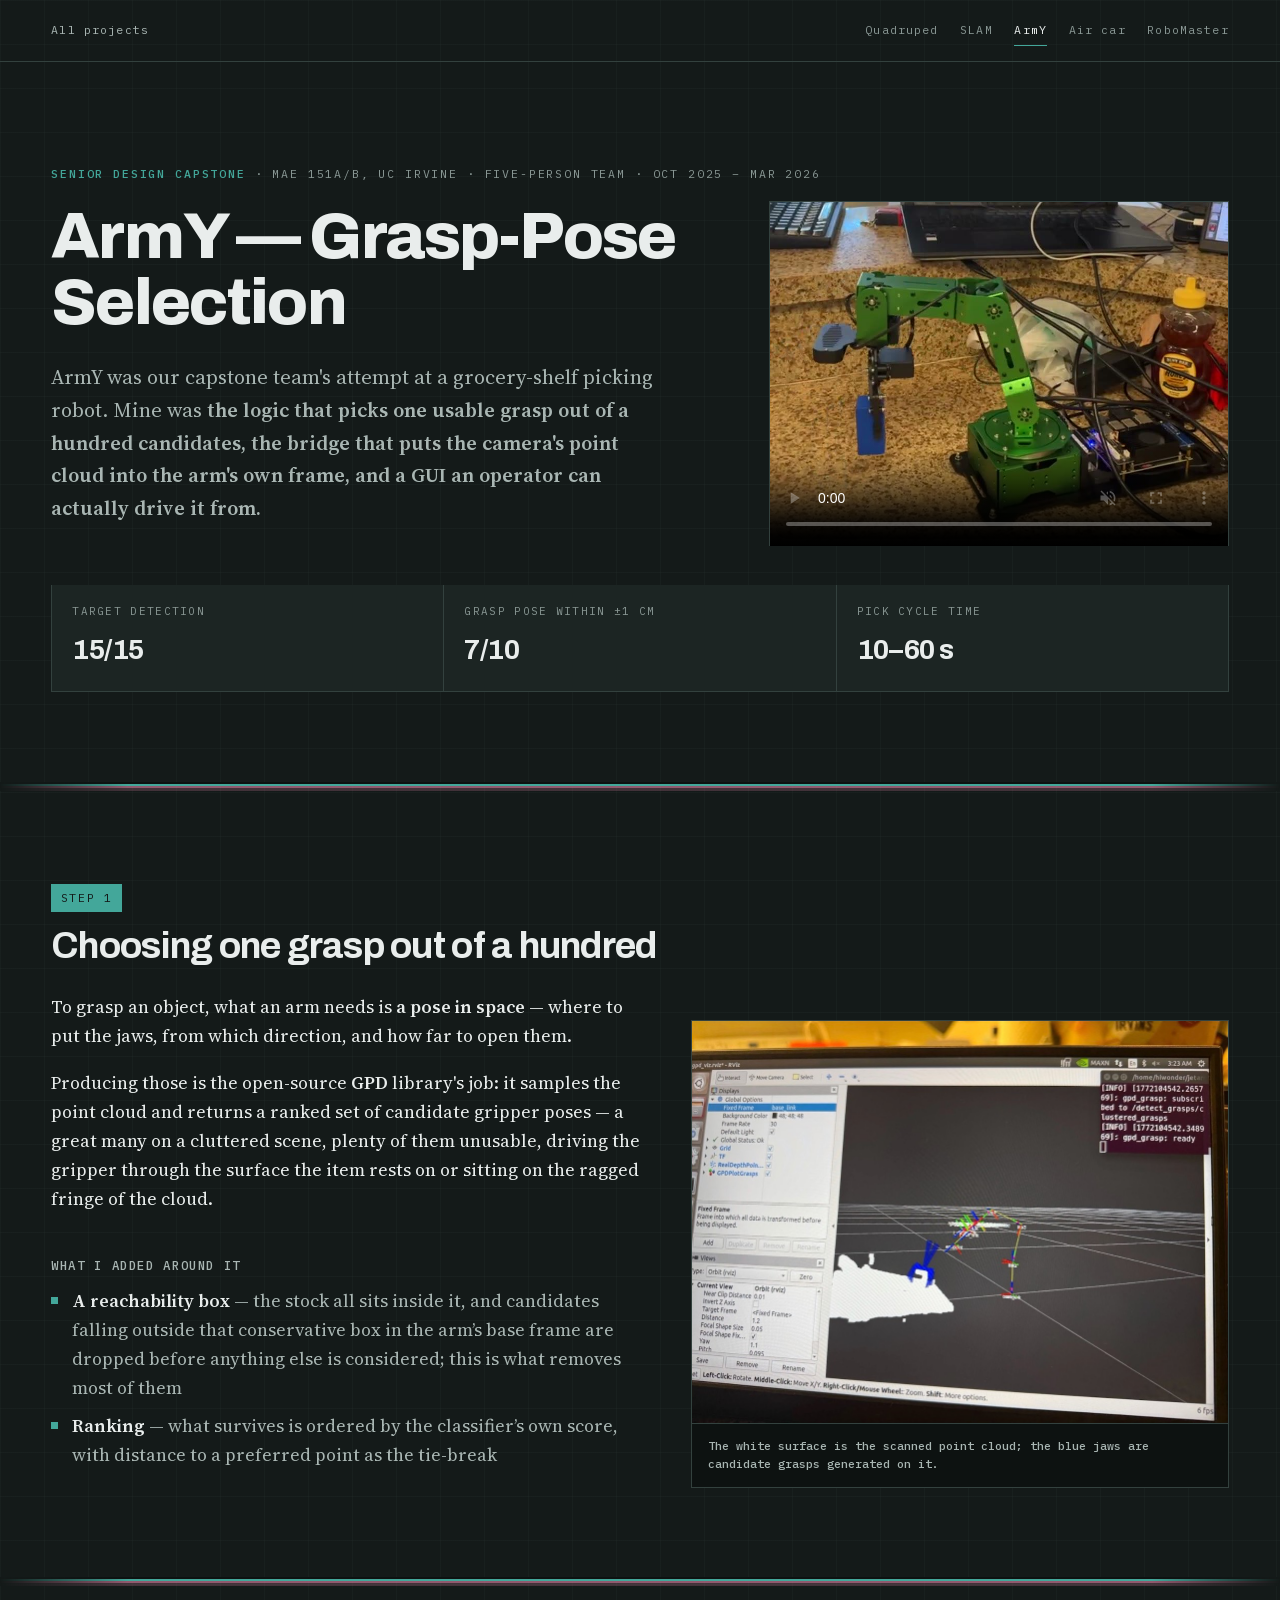
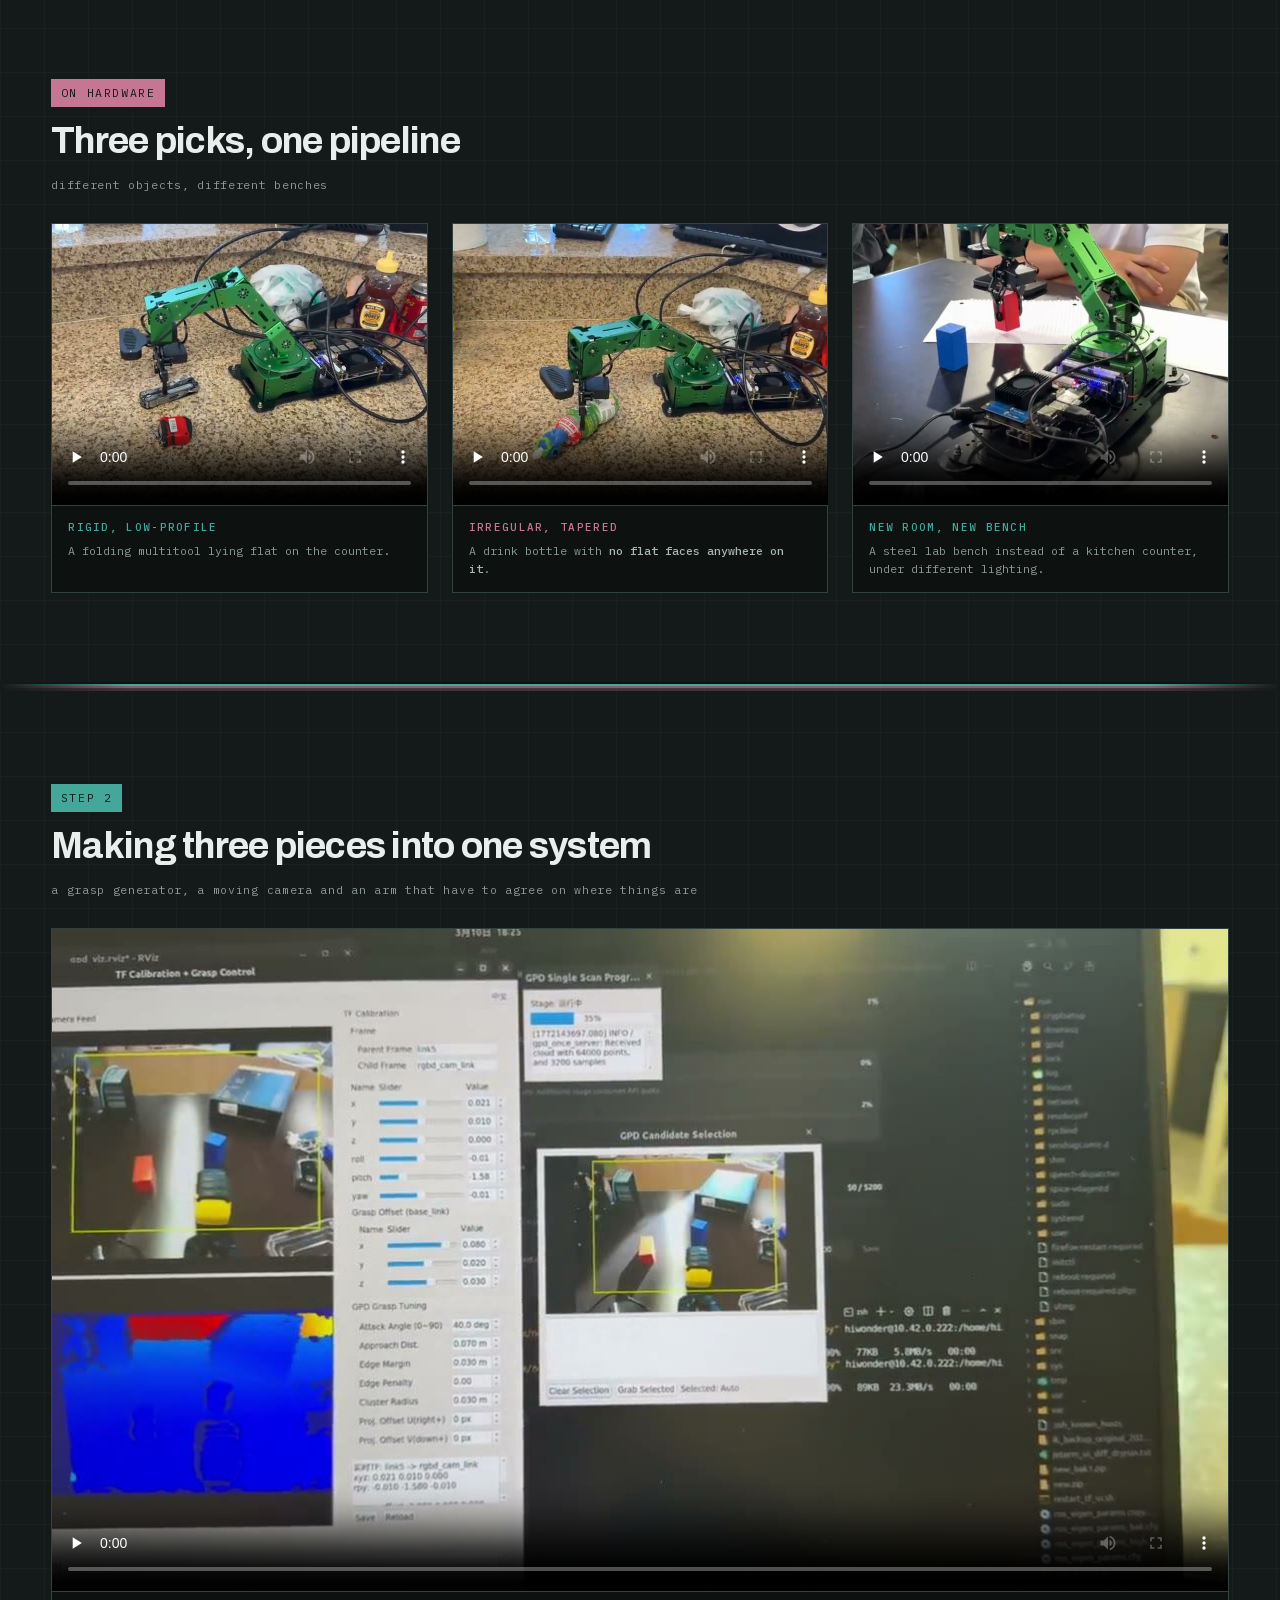
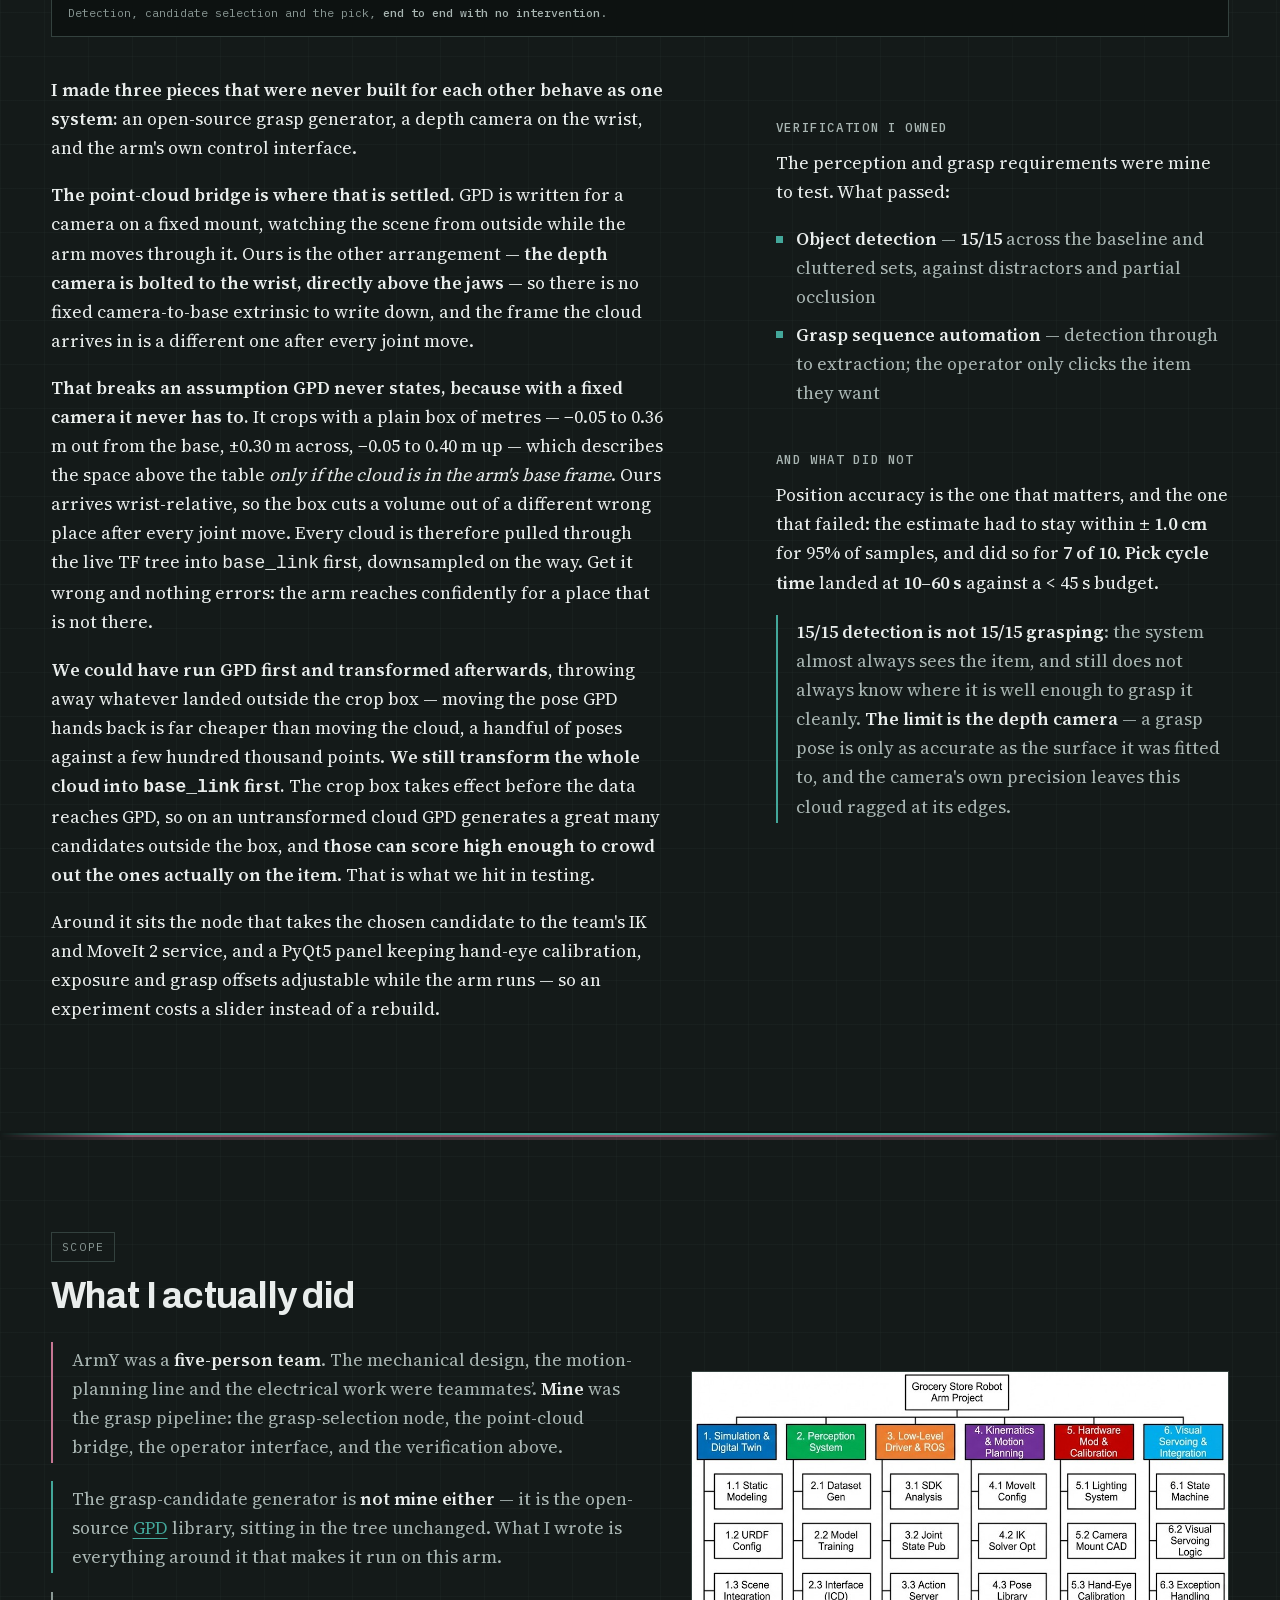
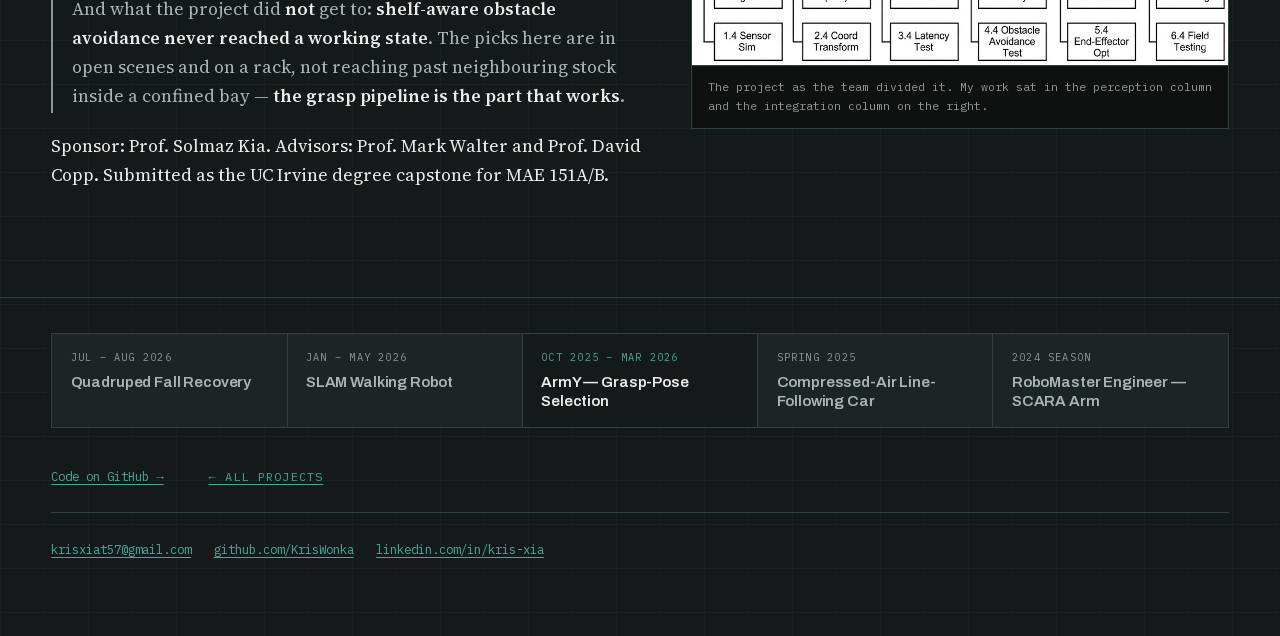
==== army.html @ 424e4858 "Portfolio site: five robotics project pages Static site, no build step. Self-hosted variable fonts, " ====
<!doctype html>
<html lang="en">
<head>
<meta charset="utf-8">
<meta name="viewport" content="width=device-width, initial-scale=1">
<title>ArmY — Grasp-Pose Selection on a 6-DOF Arm — Tian (Kris) Xia</title>
<meta name="description" content="Perception and grasp-pose selection on a 6-DOF arm: one usable grasp out of a hundred candidates, and why 15/15 detection is not 15/15 grasping.">
<link rel="canonical" href="https://kriswonka.github.io/army.html">
<link rel="icon" href="favicon.ico" sizes="16x16 32x32 48x48">
<meta name="theme-color" content="#141a19">
<meta property="og:type" content="article">
<meta property="og:site_name" content="Tian (Kris) Xia">
<meta property="og:title" content="ArmY — Grasp-Pose Selection on a 6-DOF Arm — Tian (Kris) Xia">
<meta property="og:description" content="Perception and grasp-pose selection on a 6-DOF arm: one usable grasp out of a hundred candidates, and why 15/15 detection is not 15/15 grasping.">
<meta property="og:url" content="https://kriswonka.github.io/army.html">
<meta property="og:image" content="https://kriswonka.github.io/assets/og/army.jpg?v=1788221884">
<meta property="og:image:width" content="1200">
<meta property="og:image:height" content="630">
<meta name="twitter:card" content="summary_large_image">
<meta name="twitter:title" content="ArmY — Grasp-Pose Selection on a 6-DOF Arm — Tian (Kris) Xia">
<meta name="twitter:description" content="Perception and grasp-pose selection on a 6-DOF arm: one usable grasp out of a hundred candidates, and why 15/15 detection is not 15/15 grasping.">
<meta name="twitter:image" content="https://kriswonka.github.io/assets/og/army.jpg?v=1788221884">
<link rel="preload" href="assets/fonts/archivo-600-800-latin.woff2?v=1788221884" as="font" type="font/woff2" crossorigin>
<link rel="preload" href="assets/fonts/source-serif-4-400-600-latin.woff2?v=1788221884" as="font" type="font/woff2" crossorigin>
<link rel="stylesheet" href="style.css?v=1788221884">
</head>
<body>
<a class="skip" href="#main">Skip to content</a>
<nav class="sitenav" aria-label="Projects"><div class="wrap">
  <a href="index.html" class="home">All projects</a>
  <a href="quadruped.html">Quadruped</a>
  <a href="slam.html">SLAM</a>
  <a href="army.html" aria-current="page">ArmY</a>
  <a href="linefollower.html">Air car</a>
  <a href="robomaster.html">RoboMaster</a>
</div></nav>

<header class="hero">
  <div class="wrap">
    <p class="eyebrow"><b>Senior design capstone</b> · MAE 151A/B, UC Irvine · five-person team · Oct 2025 – Mar 2026</p>

    <div class="hero-grid">
      <div>
        <h1>ArmY — Grasp-Pose Selection</h1>
        <p class="lede">
          ArmY was our capstone team's attempt at a grocery-shelf picking robot. Mine was
          <b>the logic that picks one usable grasp out of a hundred candidates, the bridge that puts
          the camera's point cloud into the arm's own frame, and a GUI an operator can actually
          drive it from.</b>
        </p>
      </div>
      <figure class="hero-fig">
        <video preload="auto" src="assets/army/hero_arm.mp4?v=1788221884" poster="assets/army/hero_arm_poster.jpg?v=1788221884" width="880" height="660"
               autoplay muted loop playsinline controls
               aria-label="The arm extending across a counter, closing on a small blue block and lifting it clear."></video>
      </figure>
    </div>

    <dl class="specs">
      <div><dt>Target detection</dt><dd>15/15</dd></div>
      <div><dt>Grasp pose within ±1 cm</dt><dd>7/10</dd></div>
      <div><dt>Pick cycle time</dt><dd>10–60 s</dd></div>
    </dl>
  </div>
</header>

<main id="main">

<hr class="inflation">

<section>
  <div class="wrap">
    <div class="phase-head">
      <span class="phase-tag">Step 1</span>
      <h2>Choosing one grasp out of a hundred</h2>
    </div>

    <div class="split">
      <div class="narrow">
        <p>
          To grasp an object, what an arm needs is <b>a pose in space</b> — where to put the jaws,
          from which direction, and how far to open them.
        </p>
        <p>
          Producing those is the open-source <strong>GPD</strong> library's job: it samples the point
          cloud and returns a ranked set of candidate gripper poses — a great many on a cluttered
          scene, plenty of them unusable, driving the gripper through the surface the item rests on
          or sitting on the ragged fringe of the cloud.
        </p>
        <h3>What I added around it</h3>
        <ul class="plain">
          <li><b>A reachability box</b> — the stock all sits inside it, and candidates falling outside that conservative box in the arm’s base frame are dropped before anything else is considered; this is what removes most of them</li>
          <li><b>Ranking</b> — what survives is ordered by the classifier’s own score, with distance to a preferred point as the tie-break</li>
        </ul>
      </div>

      <div>
      <figure>
        <img src="assets/army/fig_gpd_rviz.jpg?v=1788221884" width="1074" height="805" loading="lazy"
             alt="RViz on the robot's laptop: a white point cloud of the scanned scene with blue candidate gripper poses generated on it, the GPDPlotGrasps display layer enabled, and a terminal reporting that gpd_grasp has subscribed to /detect_grasps/clustered_grasps.">
        <figcaption>
          <b>The white surface is the scanned point cloud; the blue jaws are candidate grasps
          generated on it.</b>
        </figcaption>
      </figure>      </div>
    </div>


  </div>
</section>

<hr class="inflation">

<section>
  <div class="wrap">
    <div class="phase-head">
      <span class="phase-tag alt">On hardware</span>
      <h2>Three picks, one pipeline</h2>
      <span class="phase-sub">different objects, different benches</span>
    </div>

    <div class="gallery">
      <figure>
        <video preload="none" src="assets/army/g_can.mp4?v=1788221884" poster="assets/army/g_can_poster.jpg?v=1788221884" playsinline controls
               aria-label="The arm descending onto a folding multitool on a granite counter, closing on it, lifting it and setting it down."></video>
        <figcaption>
          <b class="surface">Rigid, low-profile</b>
          A folding multitool lying flat on the counter.
        </figcaption>
      </figure>
      <figure>
        <video preload="none" src="assets/army/g_tube.mp4?v=1788221884" poster="assets/army/g_tube_poster.jpg?v=1788221884" playsinline controls
               aria-label="The arm closing on a tapered drink bottle lying on a granite counter, and moving it clear."></video>
        <figcaption>
          <b class="surface warm">Irregular, tapered</b>
          A drink bottle with <b>no flat faces anywhere on it</b>.
        </figcaption>
      </figure>
      <figure>
        <video preload="none" src="assets/army/g_block.mp4?v=1788221884" poster="assets/army/g_block_poster.jpg?v=1788221884" playsinline controls
               aria-label="On a lab bench in a different room, the arm descends onto a red block, closes on it, lifts it and sets it down."></video>
        <figcaption>
          <b class="surface">New room, new bench</b>
          A steel lab bench instead of a kitchen counter, under different lighting.
        </figcaption>
      </figure>
    </div>
  </div>
</section>

<hr class="inflation">

<section>
  <div class="wrap">
    <div class="phase-head">
      <span class="phase-tag">Step 2</span>
      <h2>Making three pieces into one system</h2>
      <span class="phase-sub">a grasp generator, a moving camera and an arm that have to agree on where things are</span>
    </div>

    <figure>
      <video preload="none" src="assets/army/gui.mp4?v=1788221884" poster="assets/army/gui_poster.jpg?v=1788221884" width="1180" height="664" playsinline controls
             aria-label="A camera recording of a laptop running the operator interface — RGB and depth streams, hand-eye calibration and grasp-tuning sliders, and the GPD candidate-selection window — followed by the arm reaching down and lifting the item off the open bench."></video>
      <figcaption>
        Detection, candidate selection and the pick, <b>end to end with no intervention</b>.
      </figcaption>
    </figure>

    <div class="split" style="--cols:1.2fr .8fr;margin-top:2.4rem">
      <div class="narrow">
        <p>
          <b>I made three pieces that were never built for each other behave as one system:</b> an
          open-source grasp generator, a depth camera on the wrist, and the arm's own control
          interface.
        </p>
        <p>
          <b>The point-cloud bridge is where that is settled.</b> GPD is written for a camera on a
          fixed mount, watching the scene from outside while the arm moves through it. Ours is the
          other arrangement — <b>the depth camera is bolted to the wrist, directly above the jaws</b>
          — so there is no fixed camera-to-base extrinsic to write down, and the frame the cloud
          arrives in is a different one after every joint move.
        </p>
        <p>
          <b>That breaks an assumption GPD never states, because with a fixed camera it never has
          to.</b> It crops with a plain box of metres — −0.05 to 0.36 m out from the base,
          ±0.30 m across, −0.05 to 0.40 m up — which describes the space above the table
          <em>only if the cloud is in the arm's base frame</em>. Ours arrives wrist-relative, so the
          box cuts a volume out of a different wrong place after every joint move. Every cloud is
          therefore pulled through the live TF tree into <code>base_link</code> first, downsampled on
          the way. Get it wrong and nothing errors: the arm reaches confidently for a place that is
          not there.
        </p>
        <p>
          <b>We could have run GPD first and transformed afterwards</b>, throwing away whatever
          landed outside the crop box — moving the pose GPD hands back is far cheaper than moving the
          cloud, a handful of poses against a few hundred thousand points. <b>We still transform the
          whole cloud into <code>base_link</code> first.</b> The crop box takes effect before the data
          reaches GPD, so on an untransformed cloud GPD generates a great many candidates outside the
          box, and <b>those can score high enough to crowd out the ones actually on the item</b>.
          That is what we hit in testing.
        </p>
        <p>
          Around it sits the node that takes the chosen candidate to the team's IK and MoveIt 2
          service, and a PyQt5 panel keeping hand-eye calibration, exposure and grasp offsets
          adjustable while the arm runs — so an experiment costs a slider instead of a rebuild.
        </p>
      </div>
      <div class="narrow">
        <h3>Verification I owned</h3>
        <p>The perception and grasp requirements were mine to test. What passed:</p>
        <ul class="plain">
          <li><b>Object detection</b> — <b>15/15</b> across the baseline and cluttered sets, against distractors and partial occlusion</li>
          <li><b>Grasp sequence automation</b> — detection through to extraction; the operator only clicks the item they want</li>
        </ul>
        <h3>And what did not</h3>
        <p>
          Position accuracy is the one that matters, and the one that failed: the estimate had to
          stay within <strong>± 1.0 cm</strong> for 95% of samples, and did so for
          <strong>7 of 10</strong>. <b>Pick cycle time</b> landed at <strong>10–60 s</strong>
          against a &lt; 45 s budget.
        </p>
        <p class="scope" style="border-color:var(--inflation)">
          <b>15/15 detection is not 15/15 grasping</b>: the system almost always sees the item, and
          still does not always know where it is well enough to grasp it cleanly. <b>The limit is the
          depth camera</b> — a grasp pose is only as accurate as the surface it was fitted to, and the
          camera's own precision leaves this cloud ragged at its edges.
        </p>
      </div>
    </div>
  </div>
</section>

<hr class="inflation">

<section>
  <div class="wrap">
    <div class="phase-head">
      <span class="phase-tag plain">Scope</span>
      <h2>What I actually did</h2>
    </div>

    <div class="split">
      <div class="narrow">
        <p class="scope">
          ArmY was a <b>five-person team</b>. The mechanical design, the motion-planning line and the
          electrical work were teammates’. <b>Mine</b> was the grasp pipeline: the grasp-selection
          node, the point-cloud bridge, the operator interface, and the verification above.
        </p>
        <p class="scope" style="border-color:var(--inflation)">
          The grasp-candidate generator is <b>not mine either</b> — it is the open-source
          <a href="https://github.com/atenpas/gpd">GPD</a> library, sitting in the tree unchanged.
          What I wrote is everything around it that makes it run on this arm.
        </p>
        <p class="scope" style="border-color:var(--free-faint)">
          And what the project did <b>not</b> get to: <b>shelf-aware obstacle avoidance never reached
          a working state</b>. The picks here are in open scenes and on a rack, not reaching past
          neighbouring stock inside a confined bay — <b>the grasp pipeline is the part that works</b>.
        </p>
        <p>
          Sponsor: Prof. Solmaz Kia. Advisors: Prof. Mark Walter and Prof. David Copp.
          Submitted as the UC Irvine degree capstone for MAE 151A/B.
        </p>
      </div>

      <figure>
        <img src="assets/army/fig_subsystems.jpg?v=1788221884" width="1024" height="559" loading="lazy"
             alt="The project’s structural decomposition: six subsystems covering simulation, perception, low-level driver and ROS, kinematics and motion planning, hardware modification and calibration, and visual servoing and integration.">
        <figcaption>
          The project as the team divided it. My work sat in the perception column and the
          integration column on the right.
        </figcaption>
      </figure>
    </div>
  </div>
</section>

</main>

<footer>
  <div class="wrap">
      <nav class="footnav" aria-label="All projects">
        <a href="quadruped.html"><span class="fn-when">Jul – Aug 2026</span><span class="fn-title">Quadruped Fall Recovery</span></a>
        <a href="slam.html"><span class="fn-when">Jan – May 2026</span><span class="fn-title">SLAM Walking Robot</span></a>
        <span class="here" aria-current="page"><span class="fn-when">Oct 2025 – Mar 2026</span><span class="fn-title">ArmY — Grasp-Pose Selection</span></span>
        <a href="linefollower.html"><span class="fn-when">Spring 2025</span><span class="fn-title">Compressed-Air Line-Following Car</span></a>
        <a href="robomaster.html"><span class="fn-when">2024 season</span><span class="fn-title">RoboMaster Engineer — SCARA Arm</span></a>
      </nav>
      <div class="footer-end">
        <a href="https://github.com/KrisWonka/army-gpd">Code on GitHub →</a>
        <a href="index.html" class="back">← All projects</a>
      </div>
      <p class="footer-contact">
      <a href="mailto:krisxiat57@gmail.com">krisxiat57@gmail.com</a>
      <a href="https://github.com/KrisWonka">github.com/KrisWonka</a>
      <a href="https://www.linkedin.com/in/kris-xia">linkedin.com/in/kris-xia</a>
    </p>

  </div>
</footer>

<script>
// 一页里自动播放的视频一多，浏览器就会拒绝其中一部分。改成滚到视野里才播、
// 离开就暂停：既绕开这个限制，也省掉看不见的解码开销。
(function () {
  var vids = [].slice.call(document.querySelectorAll('video[autoplay]'));
  if (!vids.length) return;
  var reduce = window.matchMedia && window.matchMedia('(prefers-reduced-motion: reduce)').matches;
  vids.forEach(function (v) { v.removeAttribute('autoplay'); v.pause(); });
  if (reduce) { vids.forEach(function (v) { v.setAttribute('controls', ''); }); return; }
  if (!('IntersectionObserver' in window)) { vids.forEach(function (v) { v.play().catch(function(){}); }); return; }
  var io = new IntersectionObserver(function (entries) {
    entries.forEach(function (e) {
      if (e.isIntersecting) { e.target.play().catch(function () { e.target.setAttribute('controls', ''); }); }
      else { e.target.pause(); }
    });
  }, { rootMargin: '200px 0px', threshold: 0.15 });
  vids.forEach(function (v) { io.observe(v); });
})();
</script>
</body>
</html>
---- style.css ----
/* ============================================================
   Palette sampled from the project's own RViz costmap frames.
   The sampled values below are the RViz originals; the tokens in
   :root are the darkened variants actually shipped, so the two
   deliberately differ. Shipped values are the ones in :root.
     sampled   unknown #607771  free #d0d0d0  inflation #43a79a
               ring #c57693     path #500051  frontier #43b63c
   ============================================================ */
/* ============================================================
   Self-hosted fonts. Previously these came from Google Fonts,
   which cost two extra domains, two DNS lookups and two TLS
   handshakes on a serial chain — and is unreachable from
   mainland China, where part of this work was done.
   Files live in assets/fonts/. Archivo and Source Serif 4 are
   variable fonts: one file covers the whole weight range.
   ============================================================ */
/* Archivo 600 800 — latin (variable) */
@font-face {
  font-family: 'Archivo';
  font-style: normal;
  font-weight: 600 800;
  font-display: swap;
  src: url('assets/fonts/archivo-600-800-latin.woff2') format('woff2');
  unicode-range: U+0000-00FF, U+0131, U+0152-0153, U+02BB-02BC, U+02C6, U+02DA, U+02DC, U+0304, U+0308, U+0329, U+2000-206F, U+20AC, U+2122, U+2191, U+2193, U+2212, U+2215, U+FEFF, U+FFFD;
}

/* Archivo 600 800 — latin-ext (variable) */
@font-face {
  font-family: 'Archivo';
  font-style: normal;
  font-weight: 600 800;
  font-display: swap;
  src: url('assets/fonts/archivo-600-800-latin-ext.woff2') format('woff2');
  unicode-range: U+0100-02BA, U+02BD-02C5, U+02C7-02CC, U+02CE-02D7, U+02DD-02FF, U+0304, U+0308, U+0329, U+1D00-1DBF, U+1E00-1E9F, U+1EF2-1EFF, U+2020, U+20A0-20AB, U+20AD-20C0, U+2113, U+2C60-2C7F, U+A720-A7FF;
}

/* IBM Plex Mono 500 — latin */
@font-face {
  font-family: 'IBM Plex Mono';
  font-style: normal;
  font-weight: 500;
  font-display: swap;
  src: url('assets/fonts/ibm-plex-mono-500-latin.woff2') format('woff2');
  unicode-range: U+0000-00FF, U+0131, U+0152-0153, U+02BB-02BC, U+02C6, U+02DA, U+02DC, U+0304, U+0308, U+0329, U+2000-206F, U+20AC, U+2122, U+2191, U+2193, U+2212, U+2215, U+FEFF, U+FFFD;
}

/* IBM Plex Mono 400 — latin */
@font-face {
  font-family: 'IBM Plex Mono';
  font-style: normal;
  font-weight: 400;
  font-display: swap;
  src: url('assets/fonts/ibm-plex-mono-400-latin.woff2') format('woff2');
  unicode-range: U+0000-00FF, U+0131, U+0152-0153, U+02BB-02BC, U+02C6, U+02DA, U+02DC, U+0304, U+0308, U+0329, U+2000-206F, U+20AC, U+2122, U+2191, U+2193, U+2212, U+2215, U+FEFF, U+FFFD;
}

/* IBM Plex Mono 500 — latin-ext */
@font-face {
  font-family: 'IBM Plex Mono';
  font-style: normal;
  font-weight: 500;
  font-display: swap;
  src: url('assets/fonts/ibm-plex-mono-500-latin-ext.woff2') format('woff2');
  unicode-range: U+0100-02BA, U+02BD-02C5, U+02C7-02CC, U+02CE-02D7, U+02DD-02FF, U+0304, U+0308, U+0329, U+1D00-1DBF, U+1E00-1E9F, U+1EF2-1EFF, U+2020, U+20A0-20AB, U+20AD-20C0, U+2113, U+2C60-2C7F, U+A720-A7FF;
}

/* IBM Plex Mono 400 — latin-ext */
@font-face {
  font-family: 'IBM Plex Mono';
  font-style: normal;
  font-weight: 400;
  font-display: swap;
  src: url('assets/fonts/ibm-plex-mono-400-latin-ext.woff2') format('woff2');
  unicode-range: U+0100-02BA, U+02BD-02C5, U+02C7-02CC, U+02CE-02D7, U+02DD-02FF, U+0304, U+0308, U+0329, U+1D00-1DBF, U+1E00-1E9F, U+1EF2-1EFF, U+2020, U+20A0-20AB, U+20AD-20C0, U+2113, U+2C60-2C7F, U+A720-A7FF;
}

/* Source Serif 4 400 600 — latin (variable) */
@font-face {
  font-family: 'Source Serif 4';
  font-style: normal;
  font-weight: 400 600;
  font-display: swap;
  src: url('assets/fonts/source-serif-4-400-600-latin.woff2') format('woff2');
  unicode-range: U+0000-00FF, U+0131, U+0152-0153, U+02BB-02BC, U+02C6, U+02DA, U+02DC, U+0304, U+0308, U+0329, U+2000-206F, U+20AC, U+2122, U+2191, U+2193, U+2212, U+2215, U+FEFF, U+FFFD;
}

/* Source Serif 4 400 600 — latin-ext (variable) */
@font-face {
  font-family: 'Source Serif 4';
  font-style: normal;
  font-weight: 400 600;
  font-display: swap;
  src: url('assets/fonts/source-serif-4-400-600-latin-ext.woff2') format('woff2');
  unicode-range: U+0100-02BA, U+02BD-02C5, U+02C7-02CC, U+02CE-02D7, U+02DD-02FF, U+0304, U+0308, U+0329, U+1D00-1DBF, U+1E00-1E9F, U+1EF2-1EFF, U+2020, U+20A0-20AB, U+20AD-20C0, U+2113, U+2C60-2C7F, U+A720-A7FF;
}

:root{
  --unknown:      #141a19;
  --void:         #0d1211;   /* 图/视频底衬，比页底更深一档 */
  --unknown-2:    #1c2523;
  --surface:      #232e2c;
  --line:         #33413e;
  --free:         #e9edec;
  --free-dim:     #a9b6b3;
  --free-faint:   #8a9895;
  --inflation:    #43a79a;
  --ring:         #c57693;
  --path:         #b452b8;
  --frontier:     #57c94f;

  --measure: 68ch;
  --gap: clamp(3.5rem, 7vw, 7rem);

  --display: "Archivo", system-ui, sans-serif;
  --body: "Source Serif 4", Georgia, serif;
  --mono: "IBM Plex Mono", ui-monospace, monospace;
}

*,*::before,*::after{ box-sizing:border-box; }
html{ -webkit-text-size-adjust:100%; }
body{
  margin:0;
  background:var(--unknown);
  color:var(--free);
  font-family:var(--body);
  font-size:clamp(1rem,0.96rem + 0.2vw,1.125rem);
  line-height:1.62;
  /* the occupancy grid, barely there */
  background-image:
    linear-gradient(rgba(96,119,113,.055) 1px, transparent 1px),
    linear-gradient(90deg, rgba(96,119,113,.055) 1px, transparent 1px);
  background-size:44px 44px;
}
img,video{ max-width:100%; height:auto; display:block; }

a{ color:var(--inflation); text-underline-offset:.22em; text-decoration-thickness:1px; }
a:hover{ color:var(--free); }
:focus-visible{ outline:2px solid var(--inflation); outline-offset:3px; }

.wrap{ width:min(1180px, 92vw); margin-inline:auto; }
.narrow{ max-width:var(--measure); }

/* ---------- type ---------- */
.eyebrow{
  font-family:var(--mono);
  font-size:.72rem; letter-spacing:.16em; text-transform:uppercase;
  color:var(--free-faint); margin:0 0 1.1rem;
}
.eyebrow b{ color:var(--inflation); font-weight:500; }

h1{
  font-family:var(--display); font-weight:800;
  font-size:clamp(2.1rem, 1.2rem + 3.6vw, 4.15rem);
  line-height:1.02; letter-spacing:-.028em;
  margin:0 0 1.5rem; max-width:20ch;
}
h1 em{ font-style:normal; color:var(--ring); }

h2{
  font-family:var(--display); font-weight:700;
  font-size:clamp(1.5rem,1.1rem + 1.5vw,2.3rem);
  line-height:1.1; letter-spacing:-.02em; margin:0 0 .9rem;
}
h3{
  font-family:var(--mono); font-weight:500;
  font-size:.78rem; letter-spacing:.13em; text-transform:uppercase;
  color:var(--free-dim); margin:2.6rem 0 .7rem;
}
p{ margin:0 0 1.15rem; }
.lede{ font-size:1.13em; color:var(--free-dim); max-width:62ch; }
strong{ color:var(--free); font-weight:600; }

/* ---------- signature: a cross-section through the costmap ----------
   occupied core -> inflation -> outer ring -> unknown.
   Same profile the planner sees around every obstacle.            */
.inflation{
  height:9px; margin:var(--gap) 0; border:0; position:relative;
  background:linear-gradient(90deg, var(--unknown) 0%, transparent 12%, transparent 88%, var(--unknown) 100%);
}
.inflation::before{
  content:""; position:absolute; inset:0;
  background:
    linear-gradient(to bottom,
      var(--void) 0 2px,
      var(--inflation) 2px 4px,
      color-mix(in srgb, var(--ring) 70%, transparent) 4px 6px,
      color-mix(in srgb, var(--ring) 26%, transparent) 6px 9px);
  mask-image:linear-gradient(90deg, transparent, #000 10%, #000 90%, transparent);
}

/* ---------- hero ---------- */
header.hero{ padding:clamp(3.5rem,8vw,7rem) 0 0; }
.hero-grid{ display:grid; gap:clamp(1.8rem,4vw,3.2rem); grid-template-columns:1fr; align-items:start; }
@media (min-width:920px){ .hero-grid{ grid-template-columns:1fr 360px; } }
@media (min-width:1100px){ .hero-grid{ grid-template-columns:1fr 460px; } }
/* "RoboMaster Engineer" is 685px set at the capped headline size and the column
   is 669px, so that title cannot hold the phrase on one line. This page gives
   30px back from its hero figure and lets the headline use the whole column.
   Below 1283px the wrap is viewport-bound and no width buys it, so it wraps. */
@media (min-width:1283px){
  .hero-grid.wide-title{ grid-template-columns:1fr 430px; }
  .hero-grid.wide-title h1{ max-width:none; }
  .hero-grid.wide-title h1 .keep{ white-space:nowrap; }
}
/* the hero video is portrait and taller than the headline block; centring the
   text against it turns one big hole under the lede into even margins */
@media (min-width:920px){ .hero-grid{ align-items:center; } }
.hero-fig{ margin:0; }
/* Three of the five hero clips are portrait and two are landscape, which made
   the opening of each page a different height. One box for all of them. */
.hero-fig video, .hero-fig img{
  width:100%; display:block; aspect-ratio:4/3; object-fit:cover; background:var(--void);
}
/* One hero clip is portrait for a reason — the robot and the map it is building
   are in the same frame — so it is fitted into the box instead of cropped. */
.hero-fig.uncropped video, .hero-fig.uncropped img{ object-fit:contain; }
.hero-media{
  margin-top:2.4rem; border:1px solid var(--line); background:var(--void);
}
.hero-media video{ width:100%; }
/* panel labels sit under the video, each over the panel it names */
.panel-key{
  display:grid; grid-template-columns:var(--split, 37.5% 1fr); gap:1px;
  margin:1px 0 0; background:var(--line); border:1px solid var(--line); border-top:0;
  font-family:var(--mono); font-size:.68rem; letter-spacing:.1em; text-transform:uppercase;
}
.panel-key span{ background:var(--unknown-2); color:var(--free-dim); padding:.5rem .8rem; }
.panel-key span:first-child{ color:var(--inflation); }
.panel-key.p1{ --split: 28.1% 1fr; }

/* ---------- spec strip ---------- */
.specs{
  display:grid; gap:1px; margin-top:2.4rem;
  grid-template-columns:repeat(auto-fit,minmax(min(200px,100%),1fr));
  background:var(--line); border:1px solid var(--line); border-top:0;
}
.specs div{ background:var(--unknown-2); padding:1.15rem 1.25rem; }
.specs dt{
  font-family:var(--mono); font-size:.68rem; letter-spacing:.12em;
  text-transform:uppercase; color:var(--free-faint); margin:0 0 .45rem;
}
.specs dd{
  margin:0; font-family:var(--display); font-weight:700;
  font-size:clamp(1.35rem,1.1rem + .8vw,1.85rem); letter-spacing:-.02em;
  color:var(--free);
}
.specs dd small{
  display:block; font-family:var(--body); font-weight:400; font-size:.78rem;
  letter-spacing:0; color:var(--free-faint); margin-top:.3rem;
}

/* One number, not four. The tile keeps the strip's own type and proportions —
   it is the same tile every other page carries, there is just one of it — and
   shrinks to its content instead of stretching one cell across the page. */
.specs.solo{ grid-template-columns:minmax(0,max-content); width:max-content; max-width:100%; }

/* ---------- phase sections ---------- */
section{ padding:0; }
/* tag sits on its own line so every heading starts at the text margin,
   whatever the tag's length */
.phase-head{ margin-bottom:1.6rem; }
.phase-tag{
  display:inline-block; margin-bottom:.85rem;
  font-family:var(--mono); font-size:.72rem; letter-spacing:.14em; text-transform:uppercase;
  color:var(--unknown); background:var(--inflation); padding:.3rem .6rem; white-space:nowrap;
}
.phase-tag.alt{ background:var(--ring); }
.phase-tag.plain{ background:transparent; color:var(--free-faint); border:1px solid var(--line); }
.phase-sub{ display:block; margin-top:.5rem;
  font-family:var(--mono); font-size:.72rem; color:var(--free-faint); letter-spacing:.06em; }

figure{ margin:1.8rem 0 0; border:1px solid var(--line); background:var(--void); }
figcaption{
  font-family:var(--mono); font-size:.72rem; line-height:1.6; color:var(--free-faint);
  padding:.8rem 1rem; border-top:1px solid var(--line);
}
figcaption b{ color:var(--free-dim); font-weight:500; }

.split{ display:grid; gap:clamp(1.6rem,3.5vw,3rem); grid-template-columns:1fr; align-items:start; }
@media (min-width:900px){ .split{ grid-template-columns:var(--cols, 1.05fr .95fr); } }


/* ---------- two-panel comparison: identical shape, captions bottom-aligned ---------- */
.compare{ display:grid; gap:clamp(1rem,2vw,1.6rem); grid-template-columns:1fr; margin-top:1.8rem; }
@media (min-width:820px){ .compare{ grid-template-columns:1fr 1fr; } }
.compare figure{ margin:0; display:flex; flex-direction:column; height:100%; }
.compare figure video{ width:100%; aspect-ratio:4/3; object-fit:cover; background:var(--void); }
.compare figcaption{ flex:1 1 auto; }
.surface{ font-family:var(--mono); font-size:.68rem; letter-spacing:.12em; text-transform:uppercase;
  color:var(--inflation); display:block; margin-bottom:.35rem; }
.surface.warm{ color:var(--ring); }


/* ---------- three-up gallery: identical shape, captions bottom-aligned ---------- */
.gallery{ display:grid; gap:clamp(1rem,2vw,1.5rem); grid-template-columns:1fr; margin-top:1.8rem; }
@media (min-width:700px){ .gallery{ grid-template-columns:repeat(2,1fr); } }
@media (min-width:1000px){ .gallery{ grid-template-columns:repeat(3,1fr); } }
.gallery figure{ margin:0; display:flex; flex-direction:column; height:100%; }
.gallery figure video{ width:100%; aspect-ratio:4/3; object-fit:cover; background:var(--void); }
.gallery figcaption{ flex:1 1 auto; }

/* ---------- data table ---------- */
table{ border-collapse:collapse; width:100%; font-family:var(--mono); font-size:.82rem; }
caption{
  text-align:left; font-family:var(--mono); font-size:.72rem; letter-spacing:.12em;
  text-transform:uppercase; color:var(--free-faint); padding-bottom:.7rem;
}
th,td{ text-align:left; padding:.62rem .8rem; border-bottom:1px solid var(--line); }
th{ color:var(--free-faint); font-weight:400; }
td:last-child{ text-align:right; color:var(--free); }
tr.pass td:last-child{ color:var(--frontier); }

/* ---------- comparison / log tables ---------- */
/* These carry sentences, not numbers, so they drop the mono face the
   short-value tables use. Under 640px each row becomes a stacked card and
   the column headings move into the cells via data-h. */
.dtab{ margin-top:1.7rem; }
.dtab table{ font-family:var(--body); font-size:.9rem; }
.dtab th{ font-family:var(--mono); font-size:.66rem; letter-spacing:.09em; text-transform:uppercase; }
.dtab thead th{ color:var(--free-faint); font-weight:400; }
.dtab th[scope="row"]{ color:var(--free); vertical-align:top; padding-left:0; }
.dtab td, .dtab td:last-child{ vertical-align:top; text-align:left; color:var(--free-dim); }
.dtab td:last-child{ color:var(--free); }
.dtab td b{ color:var(--free); font-weight:600; }
.dtab tr.win th[scope="row"]{ color:var(--inflation); }
.dtab tr.bad th[scope="row"]{ color:var(--ring); }
@media (min-width:641px){
  /* fixed layout so the two content columns stay the same width and the
     before/after pairs line up down the table */
  .dtab table{ table-layout:fixed; }
  /* fixed layout takes its widths from the first row, so they go on thead */
  .dtab thead th:first-child{ width:19%; }
  .dtab thead th:nth-child(2), .dtab thead th:nth-child(3){ width:40.5%; }
  /* five-column variant: the tuning log carries numbers as well as prose */
  .dtab.five table{ font-size:.85rem; }
  .dtab.five thead th:nth-child(1){ width:7%; }
  .dtab.five thead th:nth-child(2){ width:23%; }
  .dtab.five thead th:nth-child(3){ width:26%; }
  .dtab.five thead th:nth-child(4){ width:21%; }
  .dtab.five thead th:nth-child(5){ width:23%; }
  .dtab.five td:nth-child(4){ color:var(--free); }
  .dtab.five td:last-child{ color:var(--free-dim); }
}
@media (max-width:640px){
  .dtab thead{ display:none; }
  .dtab tr{ display:block; border-bottom:1px solid var(--line); padding:.9rem 0; }
  .dtab th[scope="row"], .dtab td{ display:block; border:0; padding:0; white-space:normal; }
  .dtab th[scope="row"]{ padding-bottom:.5rem; }
  .dtab td + td{ margin-top:.4rem; }
  .dtab td::before{
    content:attr(data-h) "  "; color:var(--free-faint);
    font-family:var(--mono); font-size:.64rem; letter-spacing:.09em; text-transform:uppercase;
  }
}

/* ---------- displayed formula ---------- */
.eq{
  font-family:var(--mono); font-size:.9rem; line-height:1.9; color:var(--free);
  background:var(--unknown-2); border-left:2px solid var(--inflation);
  padding:.9rem 1.1rem; margin:1.2rem 0; overflow-x:auto;
}
.eq small{
  display:block; font-family:var(--body); font-size:.8rem; line-height:1.55;
  color:var(--free-faint); margin-top:.65rem;
}

/* ---------- scope note ---------- */
.scope{
  border-left:2px solid var(--ring); padding:.15rem 0 .15rem 1.15rem;
  color:var(--free-dim);
}
.scope b{ color:var(--free); }

ul.plain{ list-style:none; padding:0; margin:0 0 1.15rem; }
ul.plain li{ padding-left:1.3rem; position:relative; margin-bottom:.55rem; color:var(--free-dim); }
ul.plain li::before{
  content:""; position:absolute; left:0; top:.62em;
  width:7px; height:7px; background:var(--inflation);
}
ul.plain li b{ color:var(--free); font-weight:600; }

/* ---------- footer ---------- */
footer{
  margin-top:var(--gap); border-top:1px solid var(--line);
  padding:2.2rem 0 3.5rem; font-family:var(--mono); font-size:.78rem; color:var(--free-faint);
}
footer a{ margin-right:1.4rem; display:inline-block; }
.back{ font-family:var(--mono); font-size:.75rem; letter-spacing:.1em; text-transform:uppercase; }

@media (prefers-reduced-motion:reduce){
  *{ animation:none !important; transition:none !important; scroll-behavior:auto !important; }
}

/* provenance note: distinguishes simulated results from on-robot measurements */
.sim-note{
  font-family:var(--mono); font-size:.72rem; letter-spacing:.06em;
  text-transform:uppercase; color:var(--free-faint);
  margin:0 0 .9rem; padding-left:.7rem; border-left:2px solid var(--path);
}

/* ============================================================
   HOME PAGE ONLY  (index.html)
   No new colours, no new typefaces — everything below is
   composed from the tokens already defined at the top.
   ============================================================ */

.home-contact{
  display:flex; flex-wrap:wrap; gap:.35rem 1.6rem;
  margin-top:2.2rem; padding-top:1.5rem; border-top:1px solid var(--line);
  font-family:var(--mono); font-size:.78rem; letter-spacing:.02em;
}
/* padding, not margin: it grows the tap target itself.
   Lighthouse wants >= 24x24 px with clear spacing between neighbours. */
.home-contact a{ color:var(--free-dim); padding:.45rem 0; display:inline-block; }
.home-contact a:hover{ color:var(--inflation); }

/* ---------- the work list ----------
   Each entry carries the one number that was measured, and the
   thing it was measured against. Reverse chronological: the dates
   are the structure because the progression is real information. */
.work-list{ list-style:none; padding:0; margin:0; }

.work-item{ border-top:1px solid var(--line); }
.work-item:last-child{ border-bottom:1px solid var(--line); }

/* the whole row is the link, so the target is large and obvious */
.work-item > a{
  display:grid; position:relative;
  grid-template-columns:1fr;
  gap:1.3rem clamp(1.5rem,3vw,3rem);
  padding:2.1rem 1.25rem 2.1rem 1.6rem;
  color:inherit; text-decoration:none;
  transition:background-color .18s ease;
}
/* signature: the costmap inflation profile from .inflation, stood on
   its end. Same stops, same order — occupied core, inflation, ring. */
.work-item > a::before{
  content:""; position:absolute; left:0; top:0; bottom:0; width:9px;
  background:linear-gradient(90deg,
    var(--void)            0 2px,
    var(--inflation)   2px 4px,
    color-mix(in srgb, var(--ring) 70%, transparent) 4px 6px,
    color-mix(in srgb, var(--ring) 26%, transparent) 6px 9px);
  opacity:.35;
  transition:opacity .18s ease;
}
.work-item > a:hover, .work-item > a:focus-visible{ background:var(--unknown-2); }
.work-item > a:hover::before, .work-item > a:focus-visible::before{ opacity:1; }

.work-meta{
  font-family:var(--mono); font-size:.7rem; letter-spacing:.13em;
  text-transform:uppercase; color:var(--free-faint);
  margin:0 0 .7rem;
}
.work-meta b{ color:var(--free-dim); font-weight:400; }

/* NOTE: .work-title is an <h3>. The global h3 rule sets mono/uppercase/
   small, so every one of those properties has to be reset here or the
   title inherits them. text-transform is the easy one to forget. */
.work-title{
  font-family:var(--display); font-weight:700;
  font-size:clamp(1.35rem,1.05rem + 1.1vw,1.95rem);
  line-height:1.15; letter-spacing:-.02em; text-transform:none;
  margin:0 0 .55rem; color:var(--free);
  display:flex; align-items:baseline; gap:.65rem;
}
.work-title .arrow{
  font-family:var(--mono); font-size:1.05rem; font-weight:400;
  color:var(--free-dim); transition:transform .18s ease, color .18s ease;
}
.work-item > a:hover .arrow, .work-item > a:focus-visible .arrow{
  color:var(--inflation); transform:translateX(.4rem);
}

/* the project's own thesis sentence, in its own words */
.work-claim{ margin:0; color:var(--free-dim); max-width:56ch; }

/* the measurement, and what it was measured against */
.work-metric{
  margin:0; align-self:stretch;
  font-family:var(--mono); font-size:.74rem; line-height:1.6;
  color:var(--free-faint);
  padding-top:1.35rem; border-top:1px solid var(--line);
}
@media (min-width:900px){
  .work-metric{ padding-top:0; border-top:0; border-left:1px solid var(--line); padding-left:clamp(1.2rem,2vw,1.8rem); }
}
.work-metric dt{
  font-family:var(--display); font-weight:700; letter-spacing:-.02em;
  font-size:clamp(1.5rem,1.15rem + 1vw,2rem); line-height:1.05;
  color:var(--free); margin-bottom:.6rem;
}
.work-metric dd{ margin:0; }
.work-metric dd b{ color:var(--free-dim); font-weight:400; }

/* ---- site-wide a11y fix (applies to every page, not just the home page) ----
   Footer links measured 20 px tall — under the 24 px minimum tap target that
   WCAG 2.2 / Lighthouse ask for. Padding grows the hit area without moving
   anything on screen. Flagged here because this rule is NOT home-page-scoped. */
footer a{ padding:.4rem 0; }

/* ---------- figure plate: two natural-aspect figures, captions bottom-aligned ---------- */
.plate{ display:grid; gap:clamp(1rem,2vw,1.5rem); grid-template-columns:1fr; margin-top:1.8rem; }
@media (min-width:760px){ .plate{ grid-template-columns:1fr 1fr; } }
.plate figure{ margin:0; display:flex; flex-direction:column; height:100%; }
.plate figcaption{ flex:1 1 auto; }
.plate img{ width:100%; }
/* figures lifted straight out of the paper keep their own white ground */
.paper img{ background:#fbfbf9; padding:.85rem; }

/* ---------- home hero: the lab's own occupancy grid ----------
   assets/hero-map.svg is generated by plots/gen_hero_map.py from the real
   auto_map.pgm the six-bar robot produced, with the five AMCL runs traced
   over it. The SVG is inlined into index.html; the draw-on animation
   and its prefers-reduced-motion guard live in this stylesheet, below. */
.home-grid{ display:grid; gap:clamp(2rem,4vw,3.4rem); grid-template-columns:1fr; align-items:center; }
@media (min-width:960px){ .home-grid{ grid-template-columns:1fr minmax(300px,400px); } }

.home-map{ margin:0; position:relative; }
.home-map img{ width:100%; height:auto; display:block; }
.home-map figcaption{
  font-family:var(--mono); font-size:.68rem; line-height:1.6;
  letter-spacing:.06em; color:var(--free-faint);
  padding:.75rem 0 0; border:0; border-top:1px solid var(--line); margin-top:.9rem;
}
.home-map figcaption b{ color:var(--inflation); font-weight:400; }

/* ---------- work row thumbnails ---------- */
.work-thumb{ margin:0; border:1px solid var(--line); background:var(--void); overflow:hidden; }
.work-thumb img{
  width:100%; aspect-ratio:4/3; object-fit:cover; display:block;
  filter:saturate(.92); transition:filter .18s ease, transform .3s ease;
}
.work-item > a:hover .work-thumb img,
.work-item > a:focus-visible .work-thumb img{ filter:saturate(1.05); transform:scale(1.03); }


/* 轨迹依次画出来 —— 一次性入场，不循环。dasharray 的数值就是各条 path 的
   实际长度（由 plots/gen_hero_map.py 算出并硬编码在下面），所以线不会出现
   接缝。reduced-motion 下直接呈现终态。 */
.map-svg{ width:100%; height:auto; display:block; }
.map-svg path{ stroke-dashoffset:0; }
.map-svg .t1{ stroke-dasharray:269; stroke-dashoffset:269; animation:trace 2.6s cubic-bezier(.22,.61,.36,1) .15s forwards; }
.map-svg .t2{ stroke-dasharray:295; stroke-dashoffset:295; animation:trace 2.6s cubic-bezier(.22,.61,.36,1) .43s forwards; }
.map-svg .t3{ stroke-dasharray:293; stroke-dashoffset:293; animation:trace 2.6s cubic-bezier(.22,.61,.36,1) .71s forwards; }
.map-svg .t4{ stroke-dasharray:296; stroke-dashoffset:296; animation:trace 2.6s cubic-bezier(.22,.61,.36,1) .99s forwards; }
.map-svg .t5{ stroke-dasharray:295; stroke-dashoffset:295; animation:trace 2.6s cubic-bezier(.22,.61,.36,1) 1.27s forwards; }
@keyframes trace{ to{ stroke-dashoffset:0; } }
@media (prefers-reduced-motion:reduce){
  .map-svg .t1,.map-svg .t2,.map-svg .t3,.map-svg .t4,.map-svg .t5{
    animation:none; stroke-dashoffset:0;
  }
}

/* ---------- work row layout, three steps ----------
   < 900px   everything stacked
   900-1080  two columns: [thumb + prose] | [measurement]
   >= 1080   three columns: thumb | prose | measurement
   The 3-up needs real width; forcing it at 900 squeezed the title to two
   lines and left the prose column at ~380px. :has() picks out the rows
   that actually carry a thumbnail (Baseline since Dec 2023). */
@media (min-width:900px){
  .work-item > a{ grid-template-columns:1fr minmax(230px,290px); grid-template-rows:auto auto auto 1fr; }
  .work-item > a > .work-thumb { grid-column:1; grid-row:1; max-width:260px; }
  .work-item > a > .work-meta  { grid-column:1; grid-row:2; }
  .work-item > a > .work-title { grid-column:1; grid-row:3; }
  .work-item > a > .work-claim { grid-column:1; grid-row:4; }
  .work-item > a > .work-metric{ grid-column:2; grid-row:1 / -1; }
  /* rows with no thumbnail: prose starts at row 1, nothing left hanging */
  .work-item > a:not(:has(.work-thumb)) > .work-meta { grid-row:1; }
  .work-item > a:not(:has(.work-thumb)) > .work-title{ grid-row:2; }
  .work-item > a:not(:has(.work-thumb)) > .work-claim{ grid-row:3; }
}
@media (min-width:1080px){
  .work-item > a:has(.work-thumb){
    grid-template-columns:minmax(150px,200px) 1fr minmax(230px,290px);
    grid-template-rows:auto auto 1fr;
  }
  .work-item > a:has(.work-thumb) > .work-thumb { grid-column:1; grid-row:1 / -1; max-width:none; align-self:start; }
  .work-item > a:has(.work-thumb) > .work-meta  { grid-column:2; grid-row:1; }
  .work-item > a:has(.work-thumb) > .work-title { grid-column:2; grid-row:2; }
  .work-item > a:has(.work-thumb) > .work-claim { grid-column:2; grid-row:3; }
  .work-item > a:has(.work-thumb) > .work-metric{ grid-column:3; grid-row:1 / -1; }
}

/* ============================================================
   SITE NAVIGATION  (added 2026-08-29)
   Before this, a project page had exactly one internal link —
   "← All projects" at the very bottom — and carried no contact
   detail at all. A recruiter or professor deep-links straight
   into a project page from a CV or an email; they never arrive
   through the home page. So every page now carries the whole
   set, and the contact line is reachable from anywhere.
   No JavaScript: it is a flex row of links that wraps.
   ============================================================ */

/* keyboard users land here first; invisible until focused */
.skip{
  position:absolute; left:-9999px; top:0; z-index:100;
  font-family:var(--mono); font-size:.78rem;
  background:var(--inflation); color:var(--unknown);
  padding:.65rem 1rem; text-decoration:none;
}
.skip:focus{ left:0; }

.sitenav{
  border-bottom:1px solid var(--line);
  font-family:var(--mono); font-size:.72rem; letter-spacing:.1em;
}
.sitenav .wrap{
  display:flex; flex-wrap:wrap; align-items:baseline;
  gap:.2rem 1.35rem; padding:.95rem 0;
}
.sitenav a{
  color:var(--free-faint); text-decoration:none;
  padding:.35rem 0;                      /* >=24px tap target */
  border-bottom:1px solid transparent;
}
.sitenav a:hover{ color:var(--free); }
.sitenav a[aria-current="page"]{ color:var(--free); border-bottom-color:var(--inflation); }
.sitenav .home{ color:var(--free-dim); margin-right:auto; }
.sitenav .home:hover{ color:var(--inflation); }

/* contact row in the footer of every page */
.footer-contact{
  display:flex; flex-wrap:wrap; gap:.2rem 1.4rem;
  margin-top:1.2rem; padding-top:1.2rem; border-top:1px solid var(--line);
}
footer .footer-contact a{ margin-right:0; padding:.4rem 0; }

/* 视觉上隐藏但留给屏幕阅读器 —— 表格角落单元格需要一个名字，
   但画在页面上会显得多余。 */
.visually-hidden{
  position:absolute; width:1px; height:1px; margin:-1px; padding:0;
  overflow:hidden; clip:rect(0 0 0 0); white-space:nowrap; border:0;
}

/* 页脚级的小字备注（代码是否公开、素材来源等）。
   之前这条在四个页面里是同一段内联 style，现在收成一个类。 */
.note{
  color:var(--free-faint); font-family:var(--mono);
  font-size:.78rem; line-height:1.7; margin-top:1.6rem;
}

/* .split 的列宽可按需覆盖 —— 两侧内容长短差得多时，
   给长的一侧更多宽度，两列高度才拉得平。
   用法：<div class="split" style="--cols:.8fr 1.2fr"> */

/* 窄图独占一行时，让说明文字挪到图旁边，而不是让右半边空着。
   语义不变 —— figcaption 仍在 figure 里，只是网格换了位置。 */
@media (min-width:900px){
  figure.fig-side{ display:grid; grid-template-columns:var(--fig, 1fr 1fr); align-items:start; }
  figure.fig-side img, figure.fig-side video{ width:100%; }
  figure.fig-side figcaption{
    border-top:0; border-left:1px solid var(--line);
    padding:1rem 1.1rem; align-self:stretch;
  }
}




/* ============================================================
   FOOTER PROJECT NAV  (added 2026-08-30)
   顶部那排是紧凑的定位条；页尾这排是「读完了，接下来看什么」，
   所以带上项目名和时间，让人直接挑，而不是先退回首页。
   当前页保留在列表里但不可点，位置感才不会丢。
   ============================================================ */
.footnav{
  display:grid; gap:1px;
  grid-template-columns:repeat(auto-fit, minmax(min(210px,100%), 1fr));
  background:var(--line); border:1px solid var(--line);
  margin-bottom:2rem;
}
.footnav a, .footnav span.here{
  display:block; background:var(--unknown-2);
  padding:1rem 1.15rem; text-decoration:none; margin:0;
  transition:background-color .18s ease;
}
.footnav a:hover{ background:var(--surface); }
.footnav .fn-when{
  display:block; font-family:var(--mono); font-size:.64rem;
  letter-spacing:.12em; text-transform:uppercase; color:var(--free-faint);
  margin-bottom:.4rem;
}
.footnav .fn-title{
  display:block; font-family:var(--display); font-weight:600;
  font-size:.94rem; line-height:1.25; letter-spacing:-.01em; color:var(--free-dim);
}
.footnav a:hover .fn-title{ color:var(--free); }
.footnav span.here .fn-title{ color:var(--free); }
.footnav span.here{ background:var(--unknown); cursor:default; }
.footnav span.here .fn-when{ color:var(--inflation); }

.footer-end{ display:flex; flex-wrap:wrap; align-items:baseline; gap:.2rem 1.4rem; }
.footer-end .back{ margin-right:0; }

/* The three-band figure is the reference for everything the prose beside it
   describes (y1, y2, the green span), and that prose is more than twice as
   tall. Pin the figure so it stays next to whichever paragraph is being read
   instead of scrolling away and leaving a column of empty space. */
@media (min-width:900px){
  .stick-col{ align-self:stretch; }
  .stick{ position:sticky; top:2rem; }
}
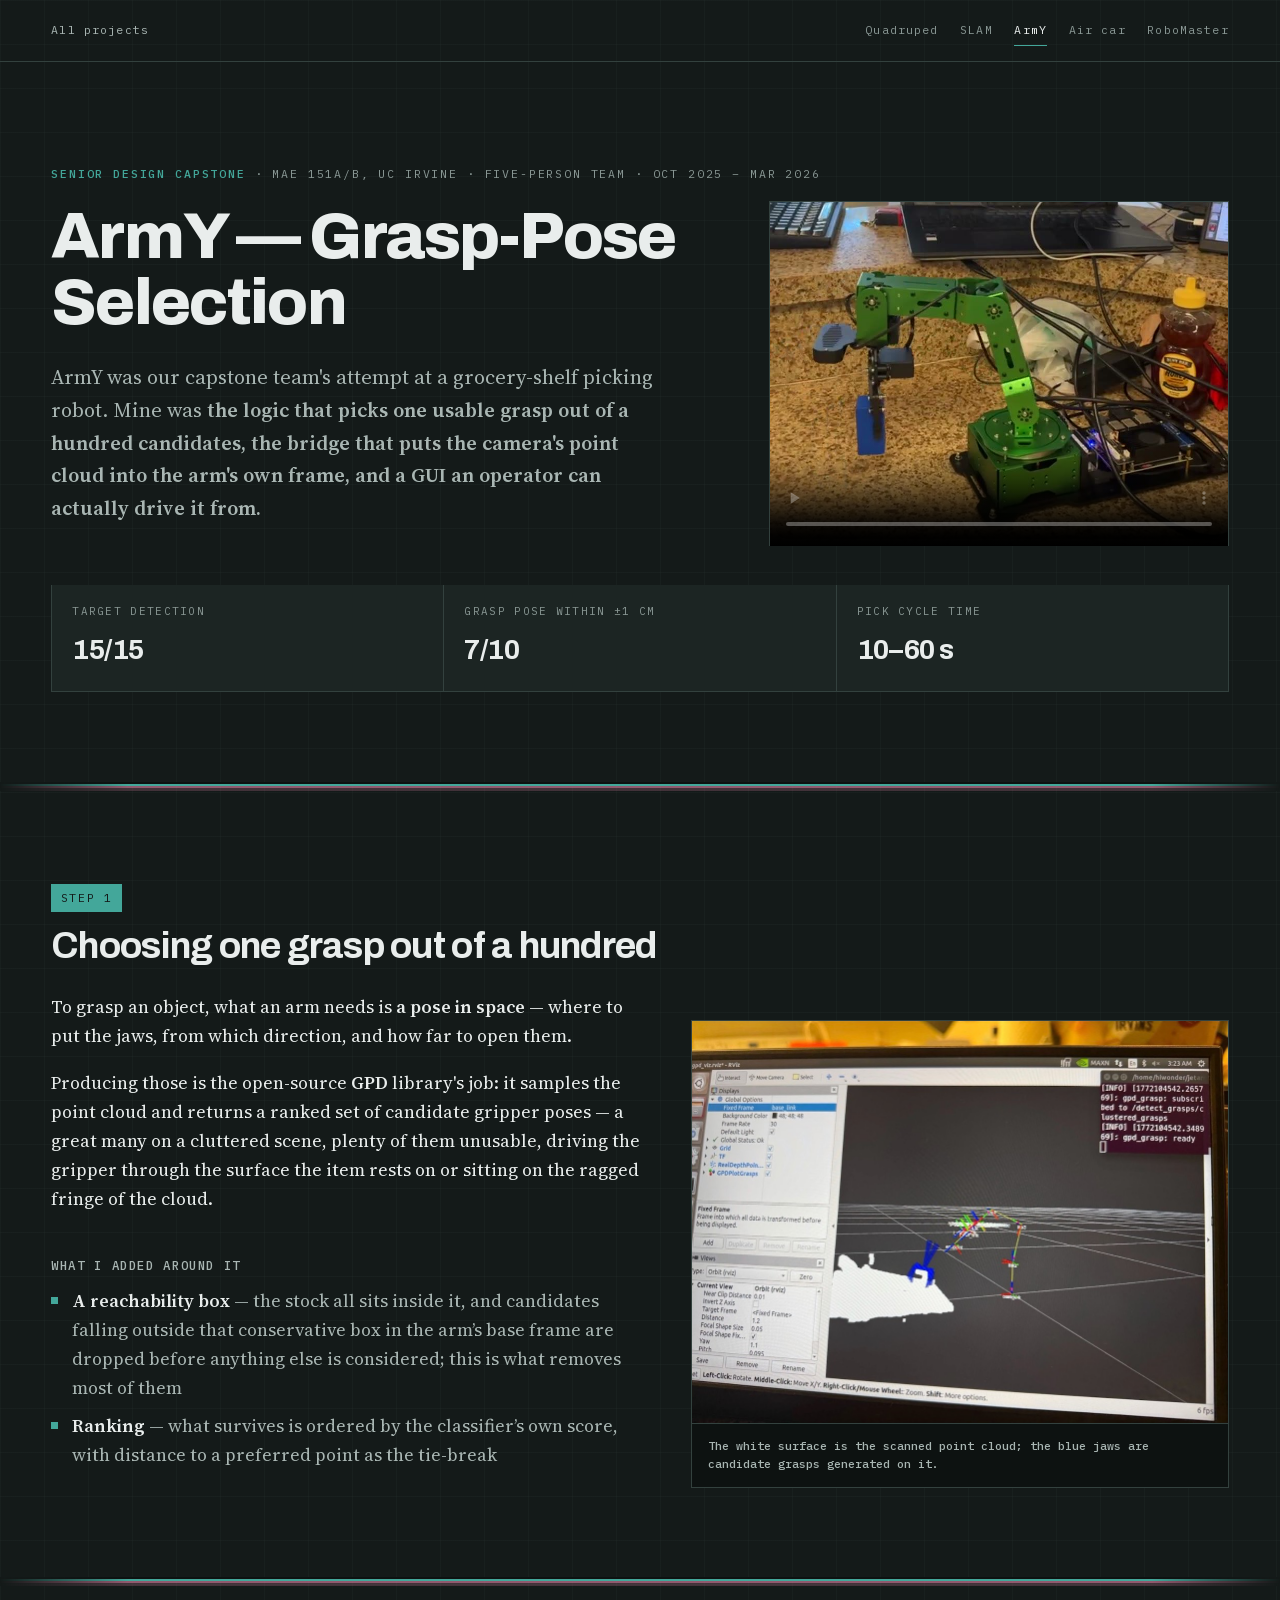
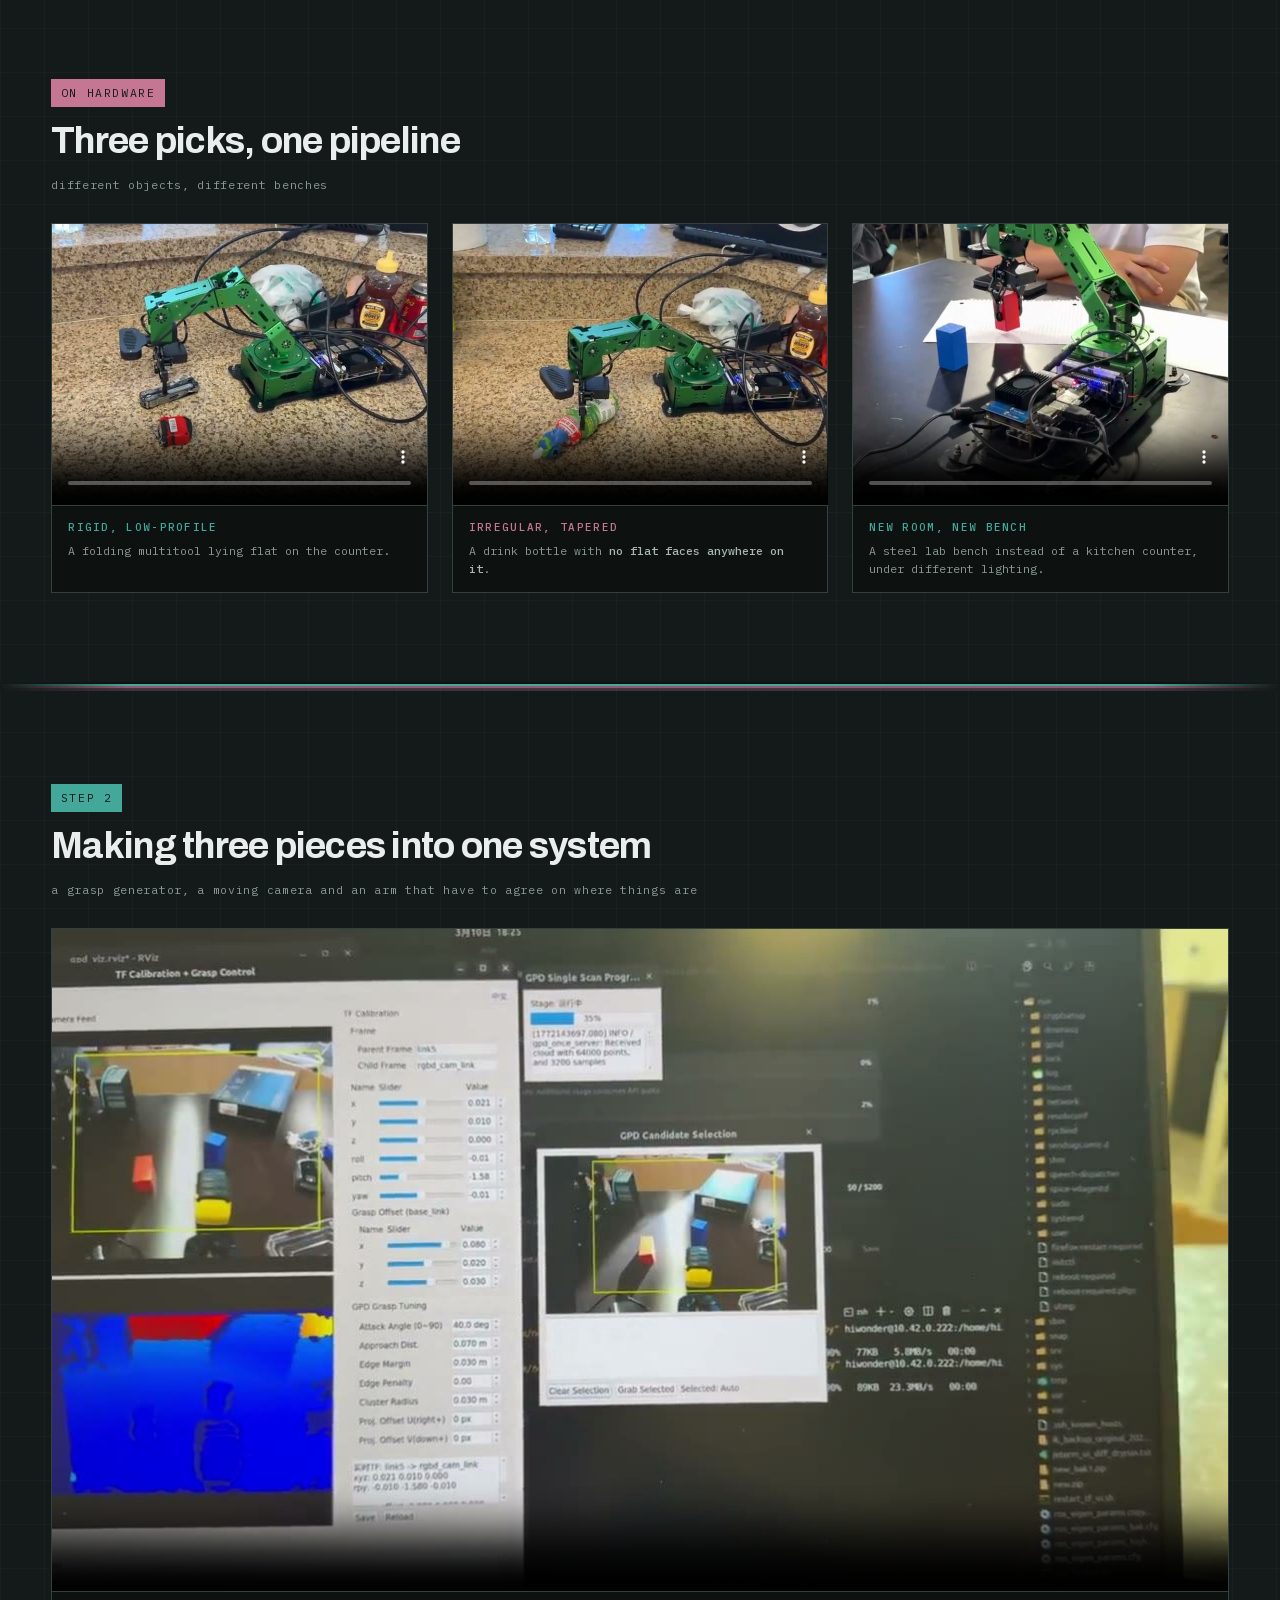
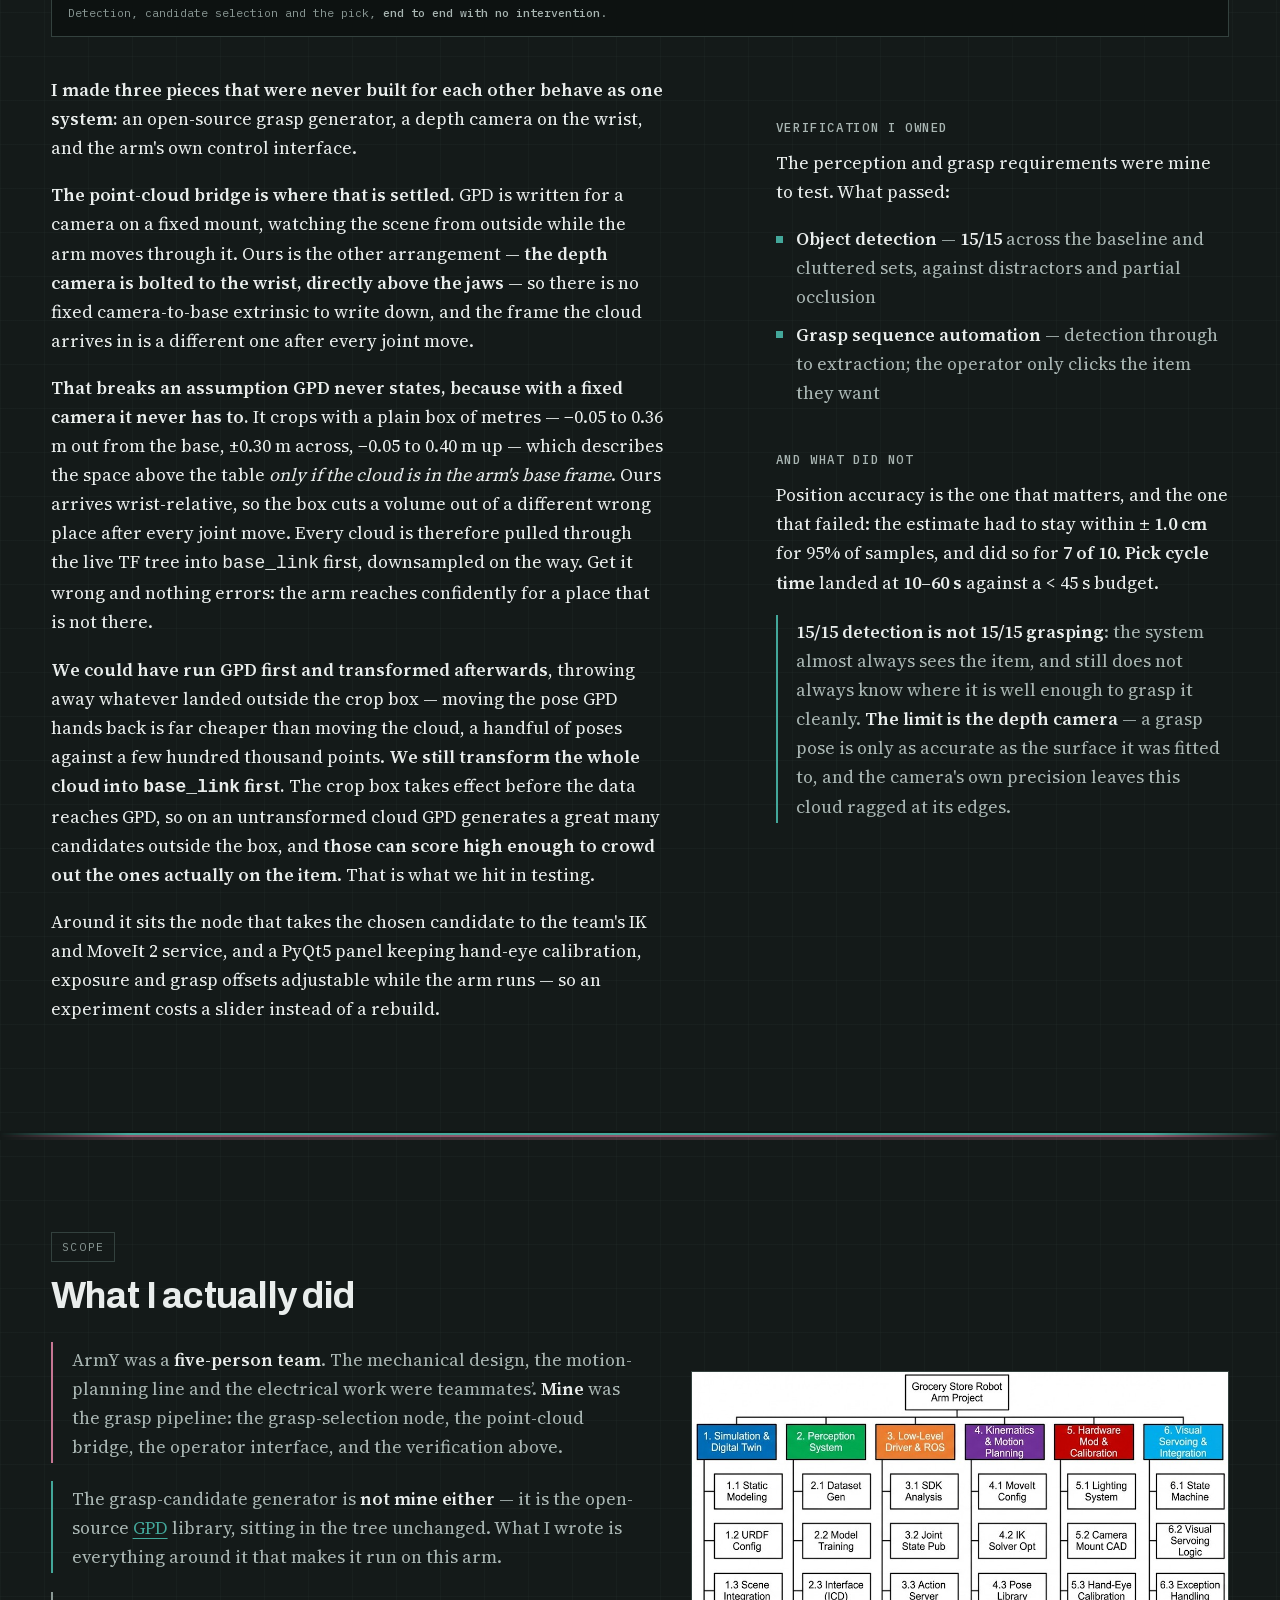
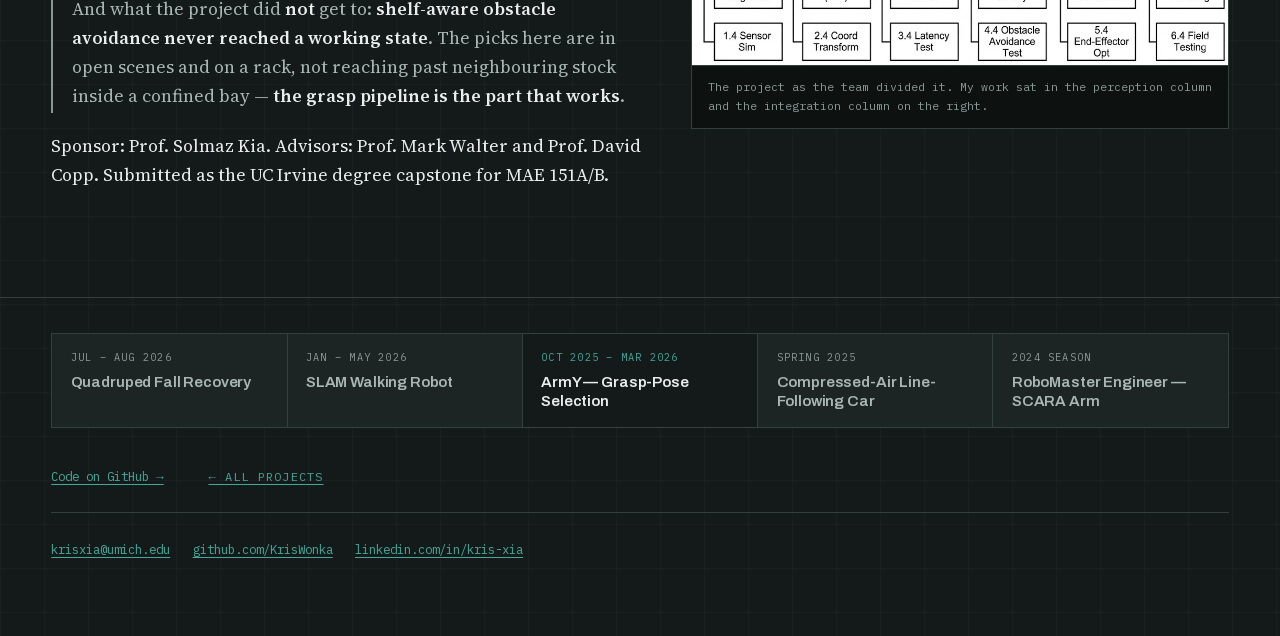
==== commit 8cabf769: "Use the umich address for contact across the site" ====
--- a/army.html
+++ b/army.html
@@ -290,7 +290,7 @@
         <a href="index.html" class="back">← All projects</a>
       </div>
       <p class="footer-contact">
-      <a href="mailto:krisxiat57@gmail.com">krisxiat57@gmail.com</a>
+      <a href="mailto:krisxia@umich.edu">krisxia@umich.edu</a>
       <a href="https://github.com/KrisWonka">github.com/KrisWonka</a>
       <a href="https://www.linkedin.com/in/kris-xia">linkedin.com/in/kris-xia</a>
     </p>
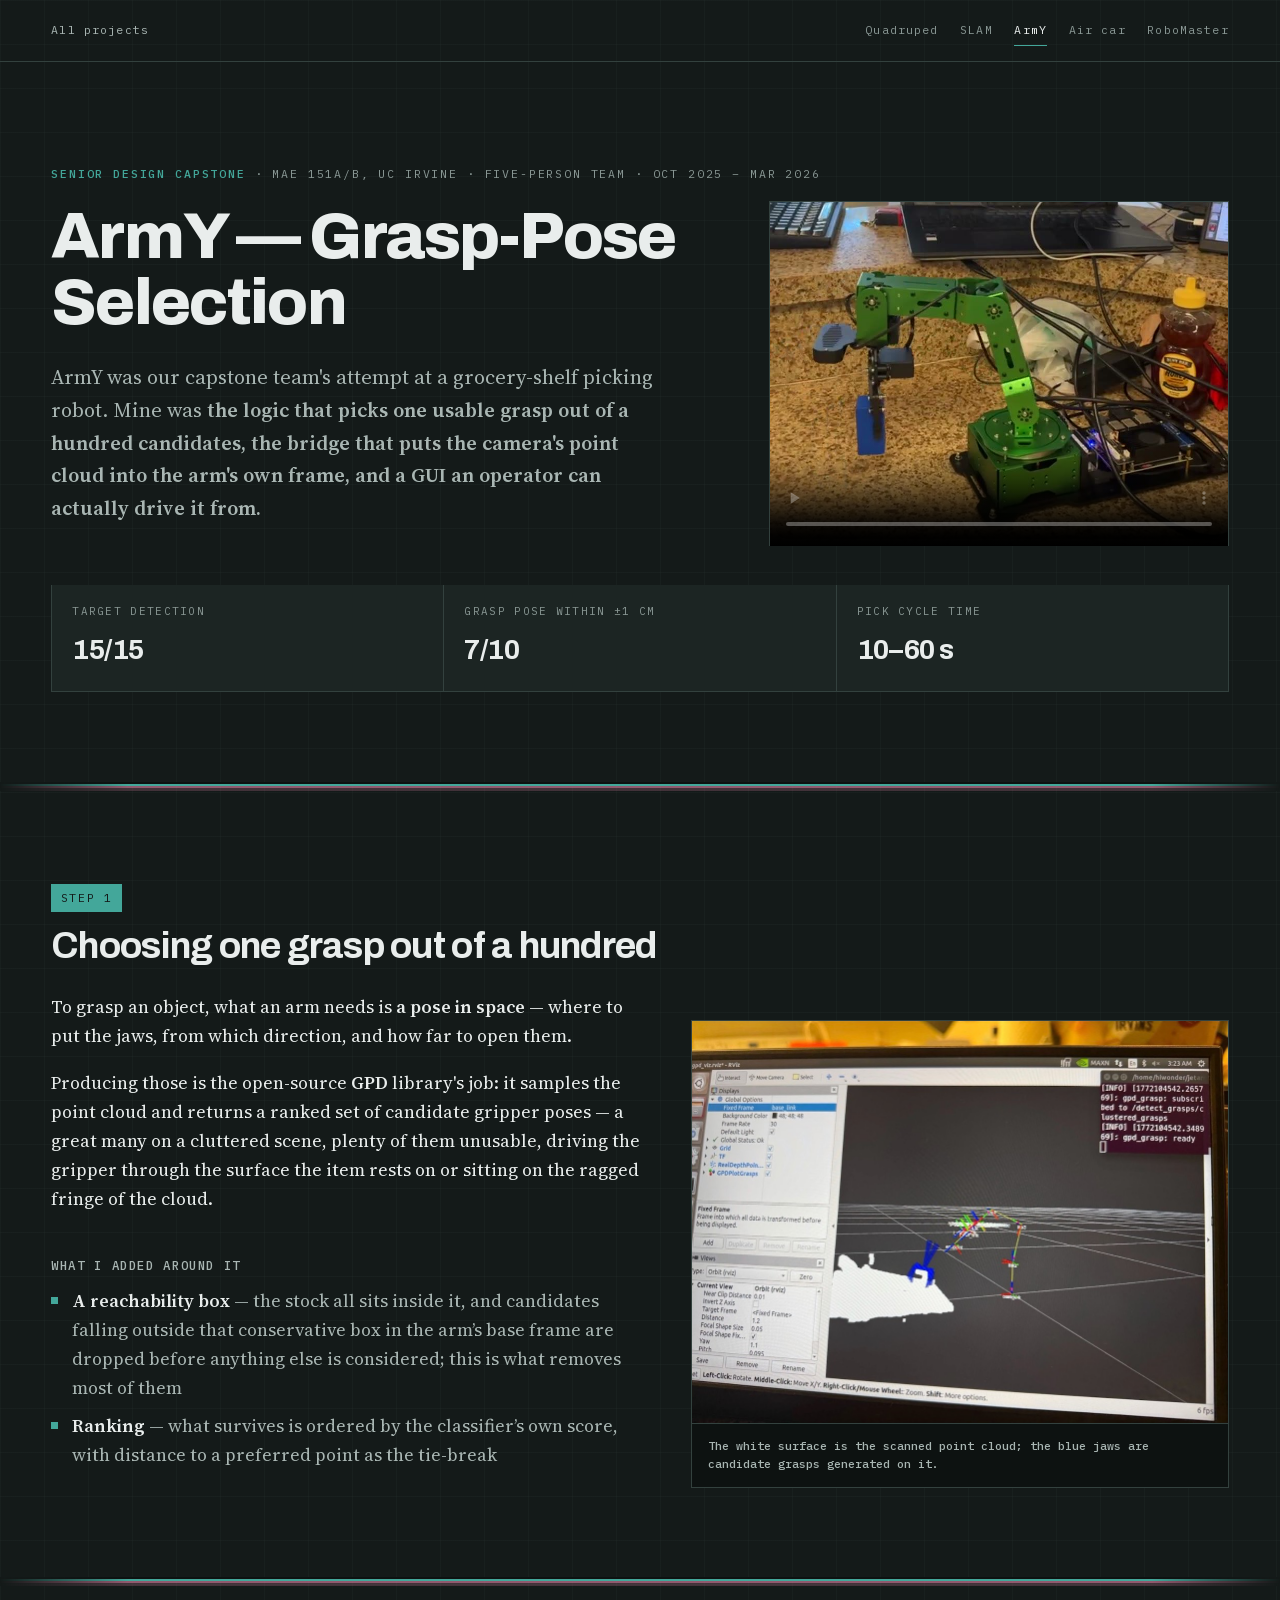
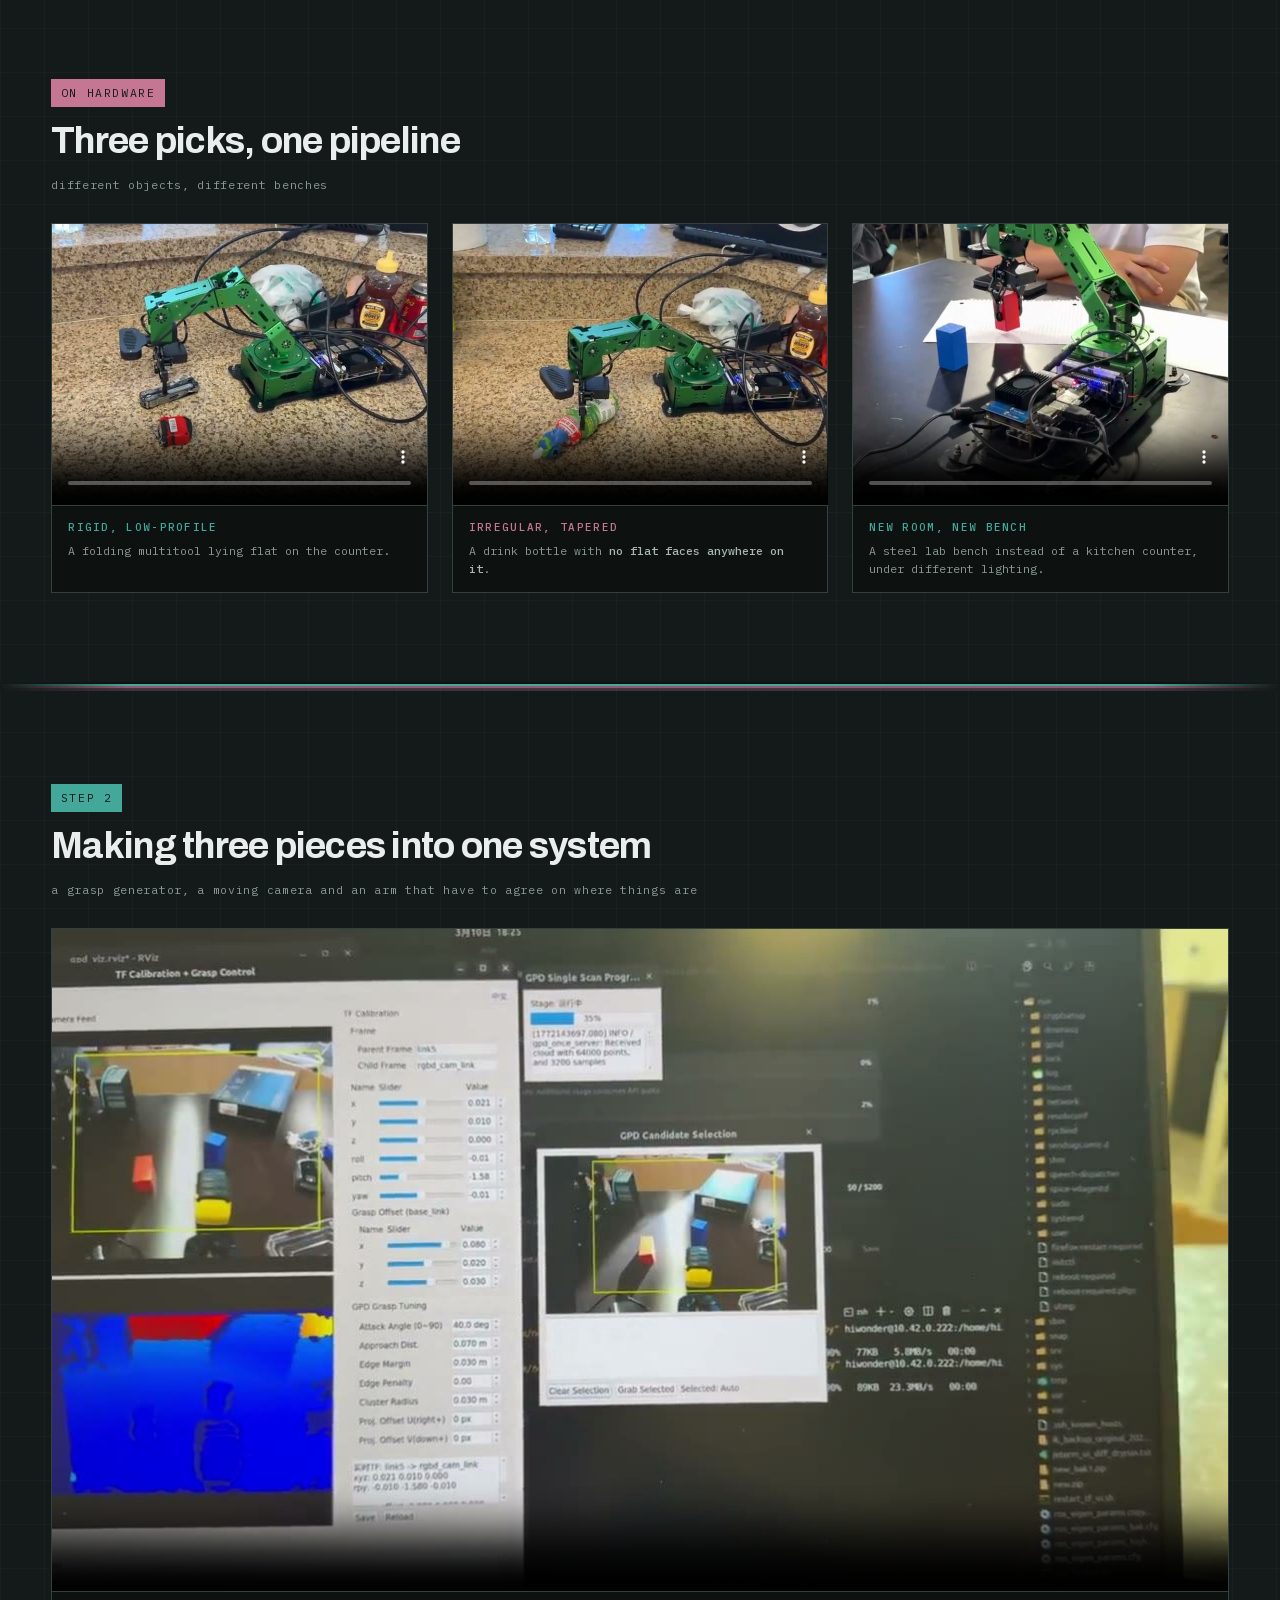
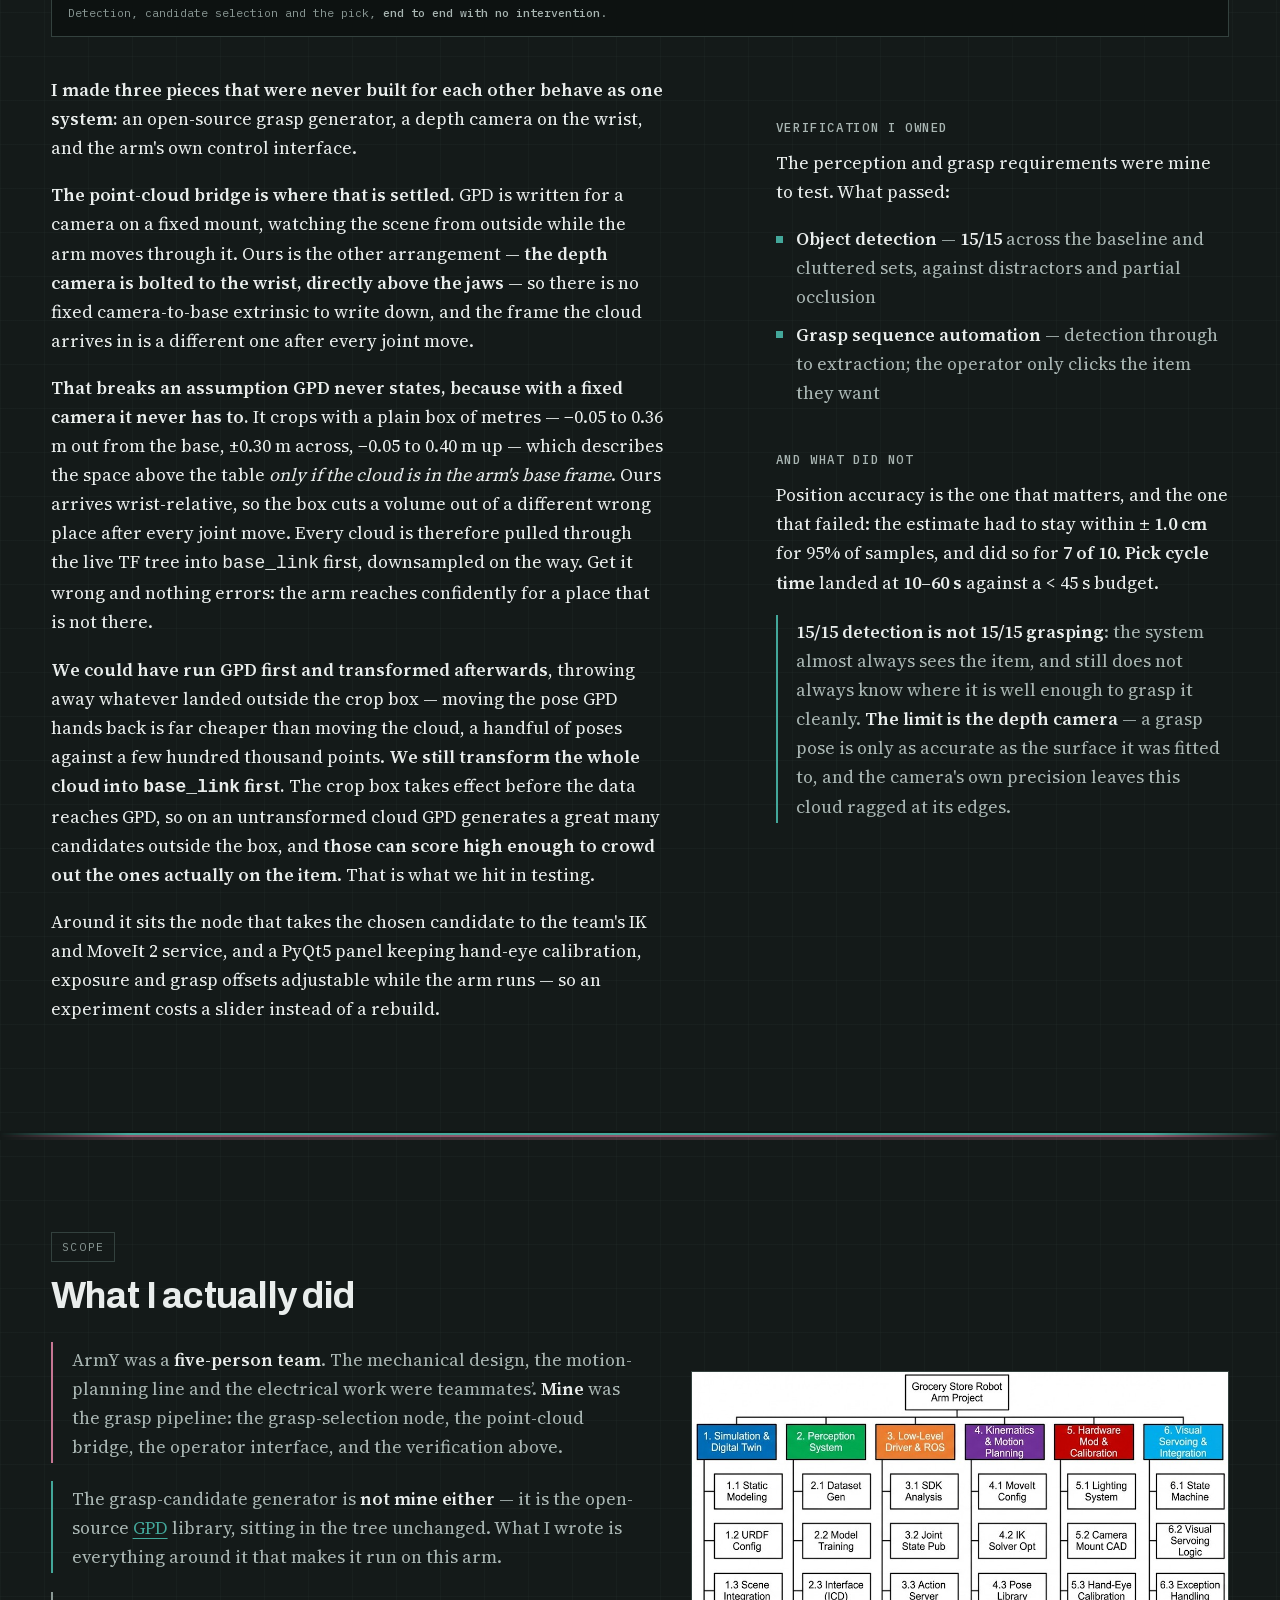
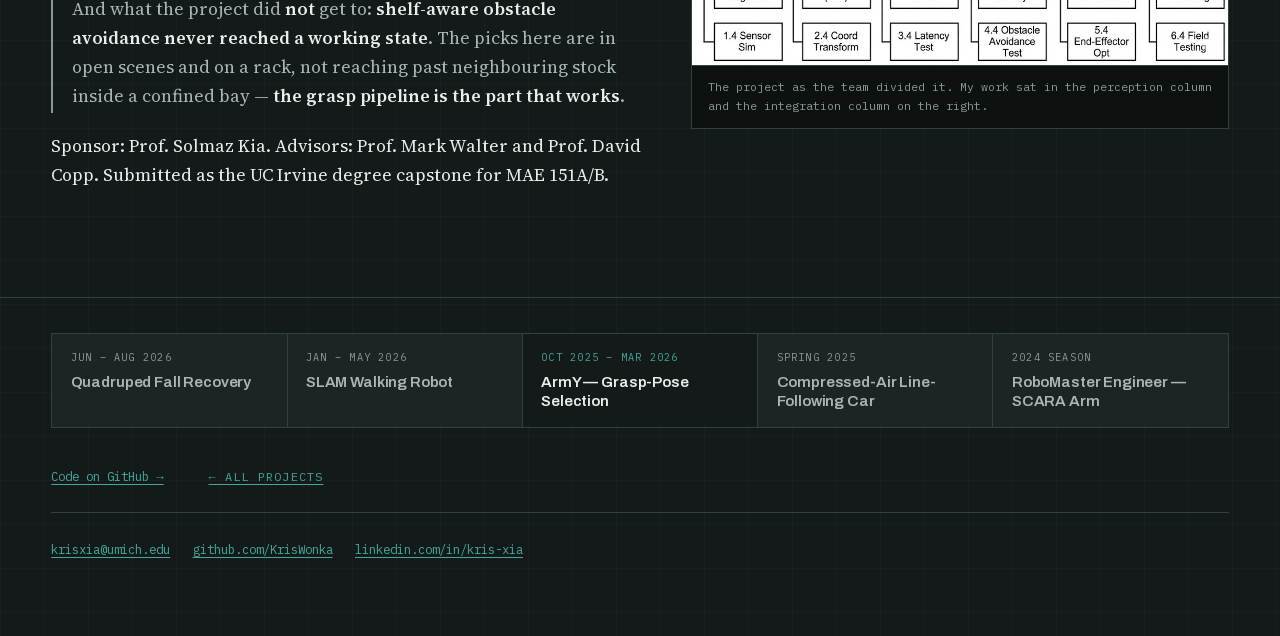
==== commit 961db64f: "Correct the SJTU internship dates to Jun – Aug 2026" ====
--- a/army.html
+++ b/army.html
@@ -5,21 +5,21 @@
 <meta name="viewport" content="width=device-width, initial-scale=1">
 <title>ArmY — Grasp-Pose Selection on a 6-DOF Arm — Tian (Kris) Xia</title>
 <meta name="description" content="Perception and grasp-pose selection on a 6-DOF arm: one usable grasp out of a hundred candidates, and why 15/15 detection is not 15/15 grasping.">
-<link rel="canonical" href="https://kriswonka.github.io/army.html">
+<link rel="canonical" href="https://krisxia.com/army.html">
 <link rel="icon" href="favicon.ico" sizes="16x16 32x32 48x48">
 <meta name="theme-color" content="#141a19">
 <meta property="og:type" content="article">
 <meta property="og:site_name" content="Tian (Kris) Xia">
 <meta property="og:title" content="ArmY — Grasp-Pose Selection on a 6-DOF Arm — Tian (Kris) Xia">
 <meta property="og:description" content="Perception and grasp-pose selection on a 6-DOF arm: one usable grasp out of a hundred candidates, and why 15/15 detection is not 15/15 grasping.">
-<meta property="og:url" content="https://kriswonka.github.io/army.html">
-<meta property="og:image" content="https://kriswonka.github.io/assets/og/army.jpg?v=1788221884">
+<meta property="og:url" content="https://krisxia.com/army.html">
+<meta property="og:image" content="https://krisxia.com/assets/og/army.jpg?v=1788221884">
 <meta property="og:image:width" content="1200">
 <meta property="og:image:height" content="630">
 <meta name="twitter:card" content="summary_large_image">
 <meta name="twitter:title" content="ArmY — Grasp-Pose Selection on a 6-DOF Arm — Tian (Kris) Xia">
 <meta name="twitter:description" content="Perception and grasp-pose selection on a 6-DOF arm: one usable grasp out of a hundred candidates, and why 15/15 detection is not 15/15 grasping.">
-<meta name="twitter:image" content="https://kriswonka.github.io/assets/og/army.jpg?v=1788221884">
+<meta name="twitter:image" content="https://krisxia.com/assets/og/army.jpg?v=1788221884">
 <link rel="preload" href="assets/fonts/archivo-600-800-latin.woff2?v=1788221884" as="font" type="font/woff2" crossorigin>
 <link rel="preload" href="assets/fonts/source-serif-4-400-600-latin.woff2?v=1788221884" as="font" type="font/woff2" crossorigin>
 <link rel="stylesheet" href="style.css?v=1788221884">
@@ -279,7 +279,7 @@
 <footer>
   <div class="wrap">
       <nav class="footnav" aria-label="All projects">
-        <a href="quadruped.html"><span class="fn-when">Jul – Aug 2026</span><span class="fn-title">Quadruped Fall Recovery</span></a>
+        <a href="quadruped.html"><span class="fn-when">Jun – Aug 2026</span><span class="fn-title">Quadruped Fall Recovery</span></a>
         <a href="slam.html"><span class="fn-when">Jan – May 2026</span><span class="fn-title">SLAM Walking Robot</span></a>
         <span class="here" aria-current="page"><span class="fn-when">Oct 2025 – Mar 2026</span><span class="fn-title">ArmY — Grasp-Pose Selection</span></span>
         <a href="linefollower.html"><span class="fn-when">Spring 2025</span><span class="fn-title">Compressed-Air Line-Following Car</span></a>
--- a/style.css
+++ b/style.css
@@ -499,11 +499,16 @@
    anything on screen. Flagged here because this rule is NOT home-page-scoped. */
 footer a{ padding:.4rem 0; }
 
-/* ---------- figure plate: two natural-aspect figures, captions bottom-aligned ---------- */
-.plate{ display:grid; gap:clamp(1rem,2vw,1.5rem); grid-template-columns:1fr; margin-top:1.8rem; }
+/* ---------- figure plate: two natural-aspect figures side by side ----------
+   The captions used to stretch (flex:1 1 auto + height:100%) so both bottoms
+   lined up. That only reads well when the two images are close to the same
+   aspect; when they are not, the shorter figure grows a tall empty caption —
+   a dark slab under the picture. Each figure now takes its own height and the
+   grid aligns them at the top instead. */
+.plate{ display:grid; gap:clamp(1rem,2vw,1.5rem); grid-template-columns:1fr;
+        margin-top:1.8rem; align-items:start; }
 @media (min-width:760px){ .plate{ grid-template-columns:1fr 1fr; } }
-.plate figure{ margin:0; display:flex; flex-direction:column; height:100%; }
-.plate figcaption{ flex:1 1 auto; }
+.plate figure{ margin:0; }
 .plate img{ width:100%; }
 /* figures lifted straight out of the paper keep their own white ground */
 .paper img{ background:#fbfbf9; padding:.85rem; }
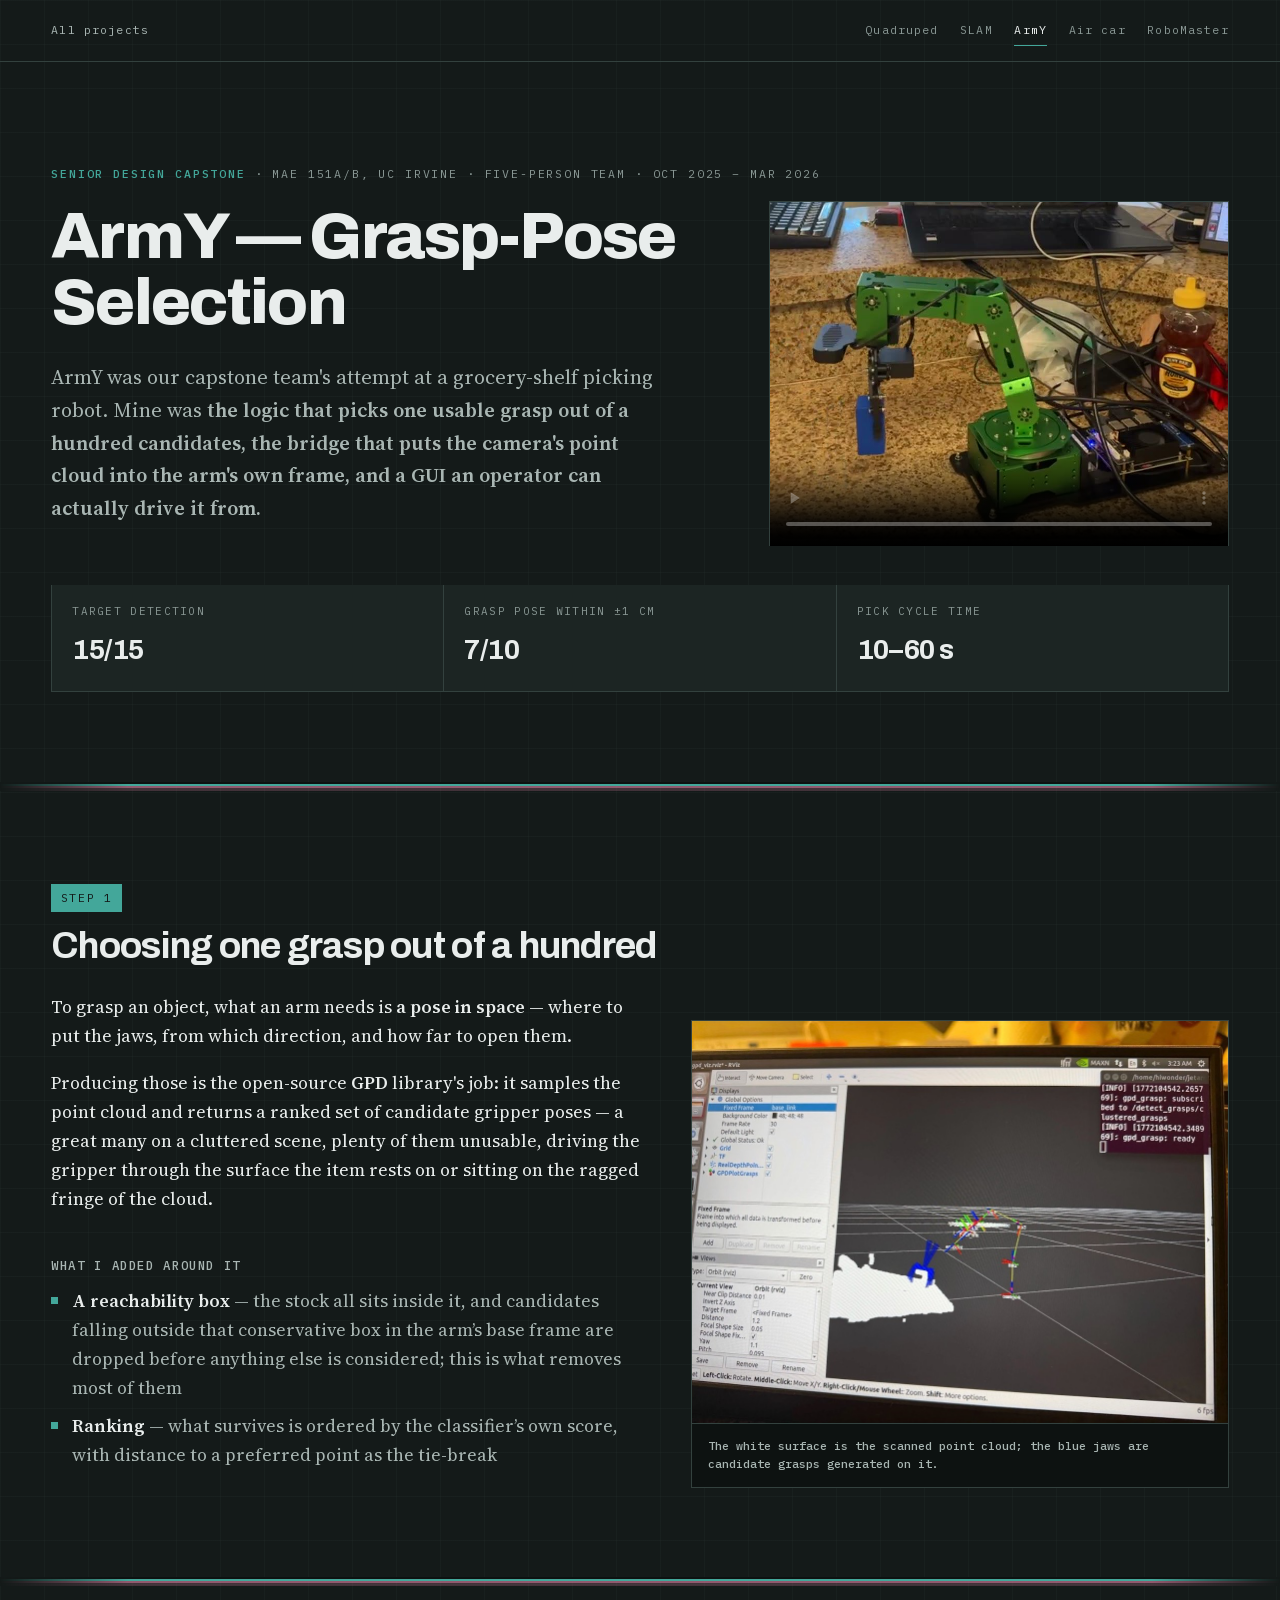
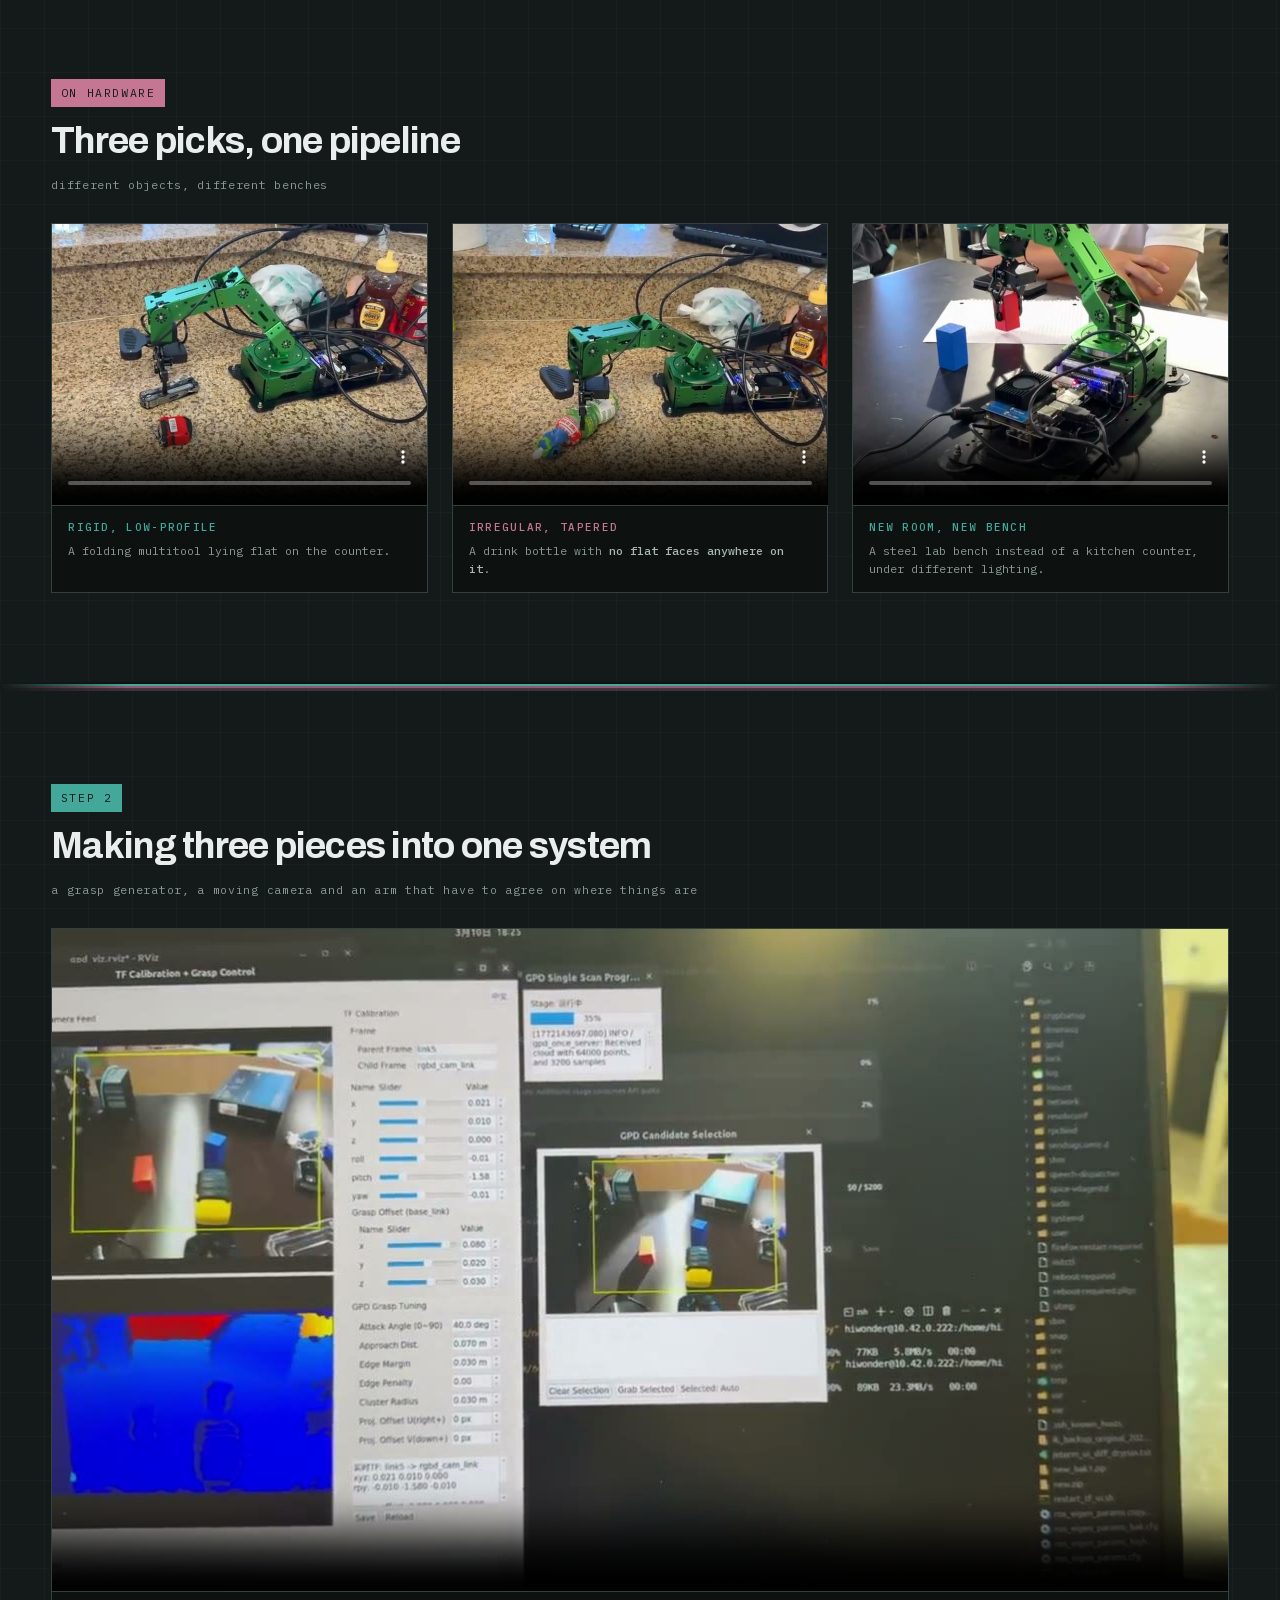
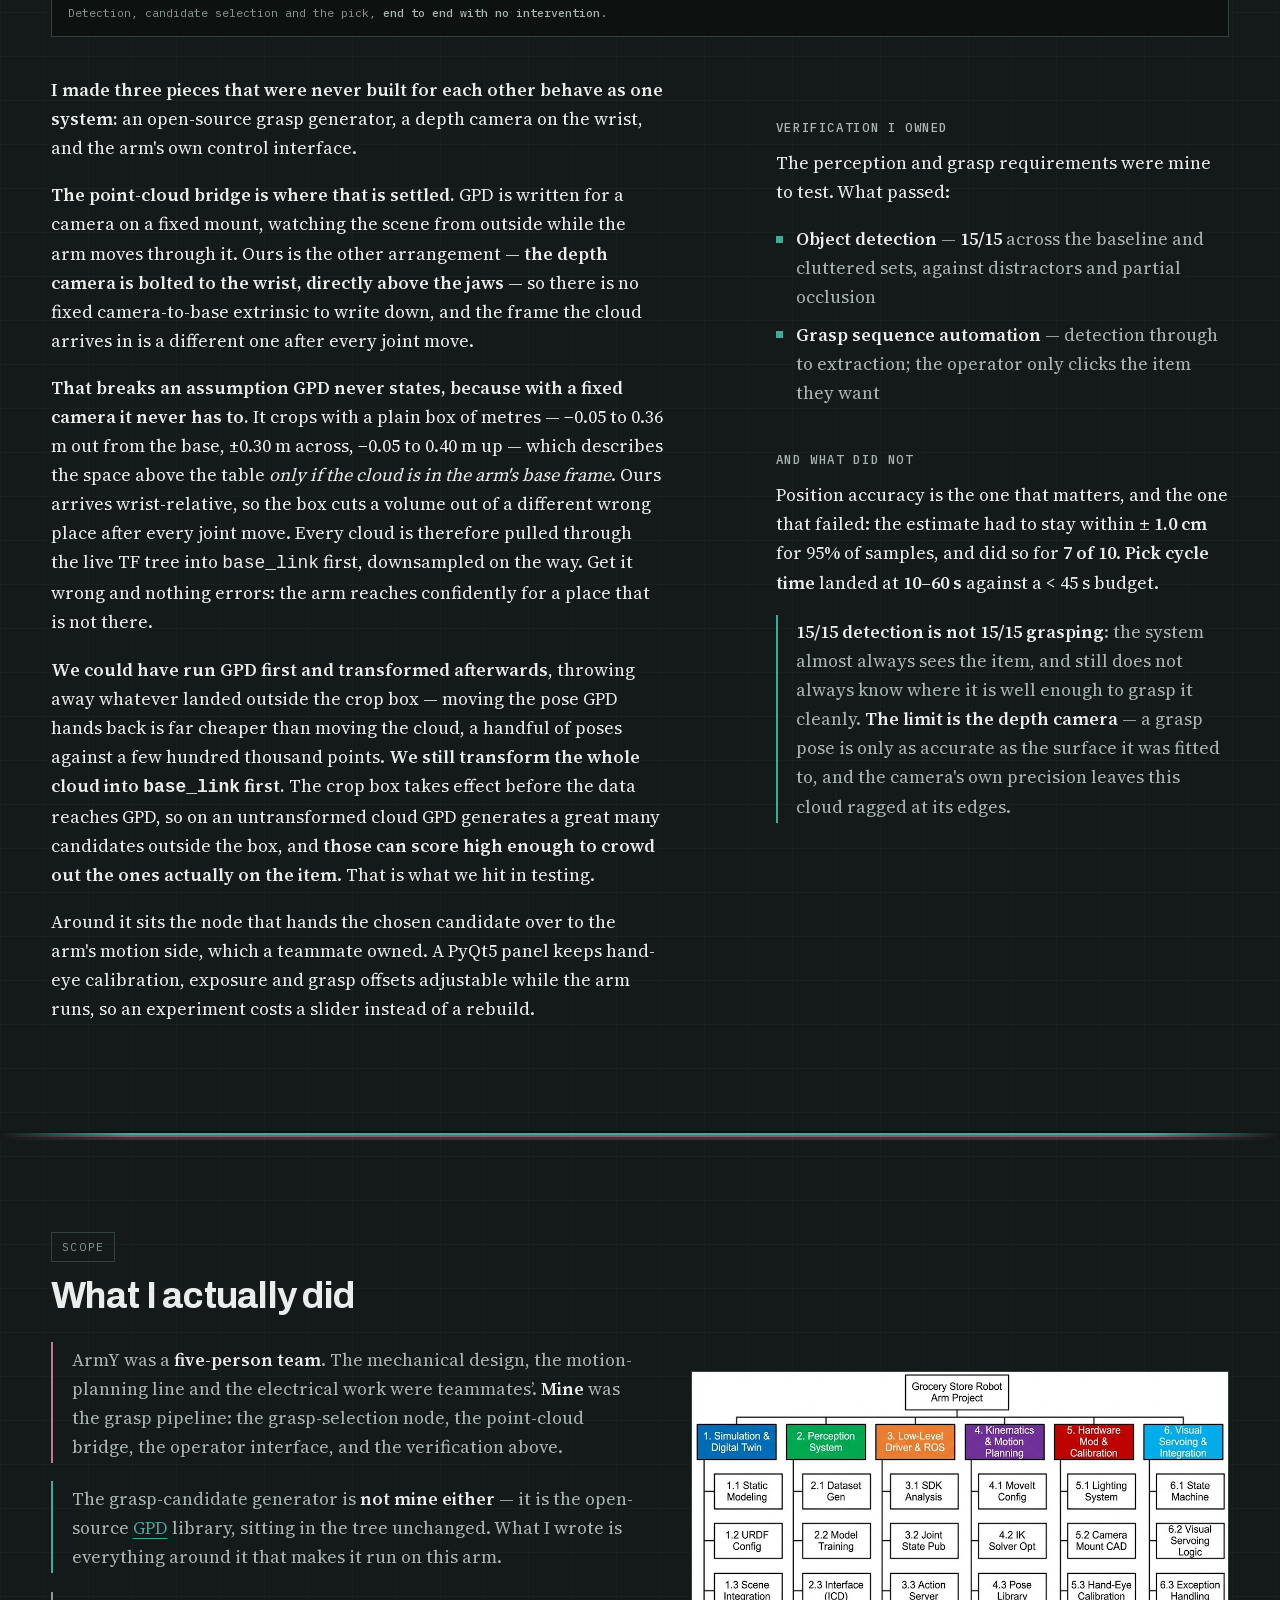
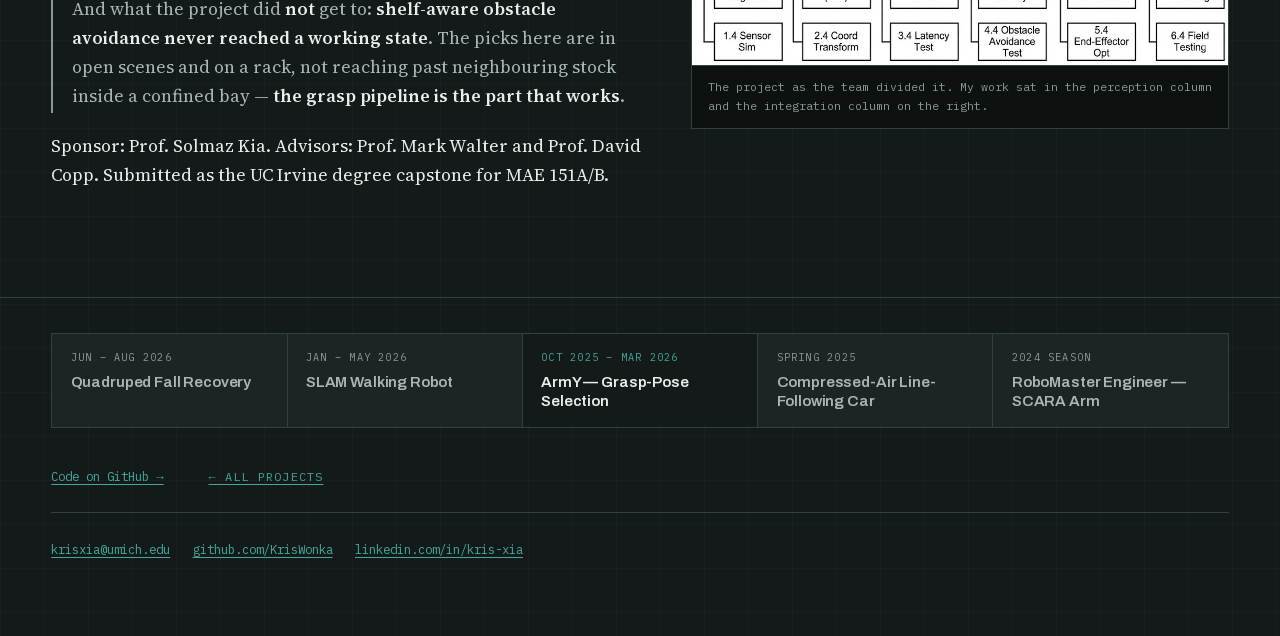
==== commit 16aec0d1: "ArmY: credit the arm's motion side to a teammate; SLAM: state the velocity cap that matches the conf" ====
--- a/army.html
+++ b/army.html
@@ -200,9 +200,9 @@
           That is what we hit in testing.
         </p>
         <p>
-          Around it sits the node that takes the chosen candidate to the team's IK and MoveIt 2
-          service, and a PyQt5 panel keeping hand-eye calibration, exposure and grasp offsets
-          adjustable while the arm runs — so an experiment costs a slider instead of a rebuild.
+          Around it sits the node that hands the chosen candidate over to the arm's motion side,
+          which a teammate owned. A PyQt5 panel keeps hand-eye calibration, exposure and grasp offsets adjustable
+          while the arm runs, so an experiment costs a slider instead of a rebuild.
         </p>
       </div>
       <div class="narrow">
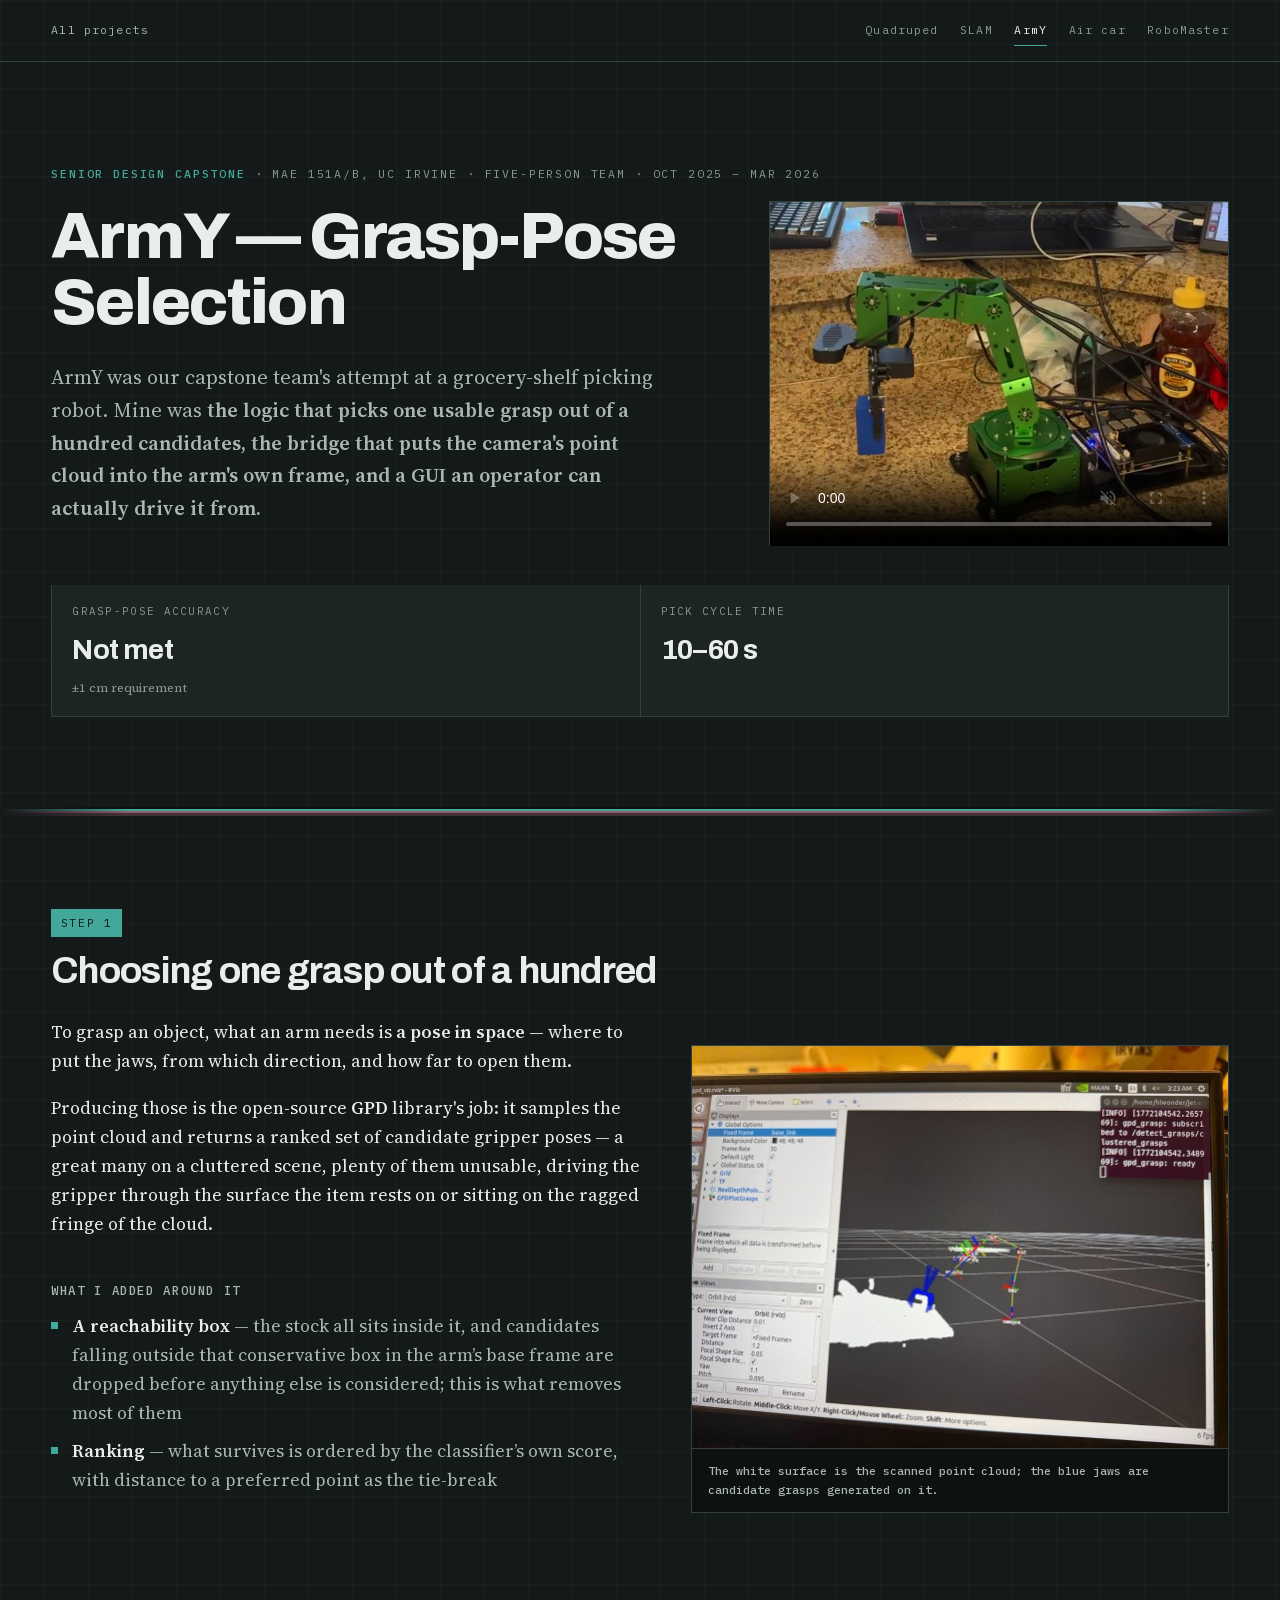
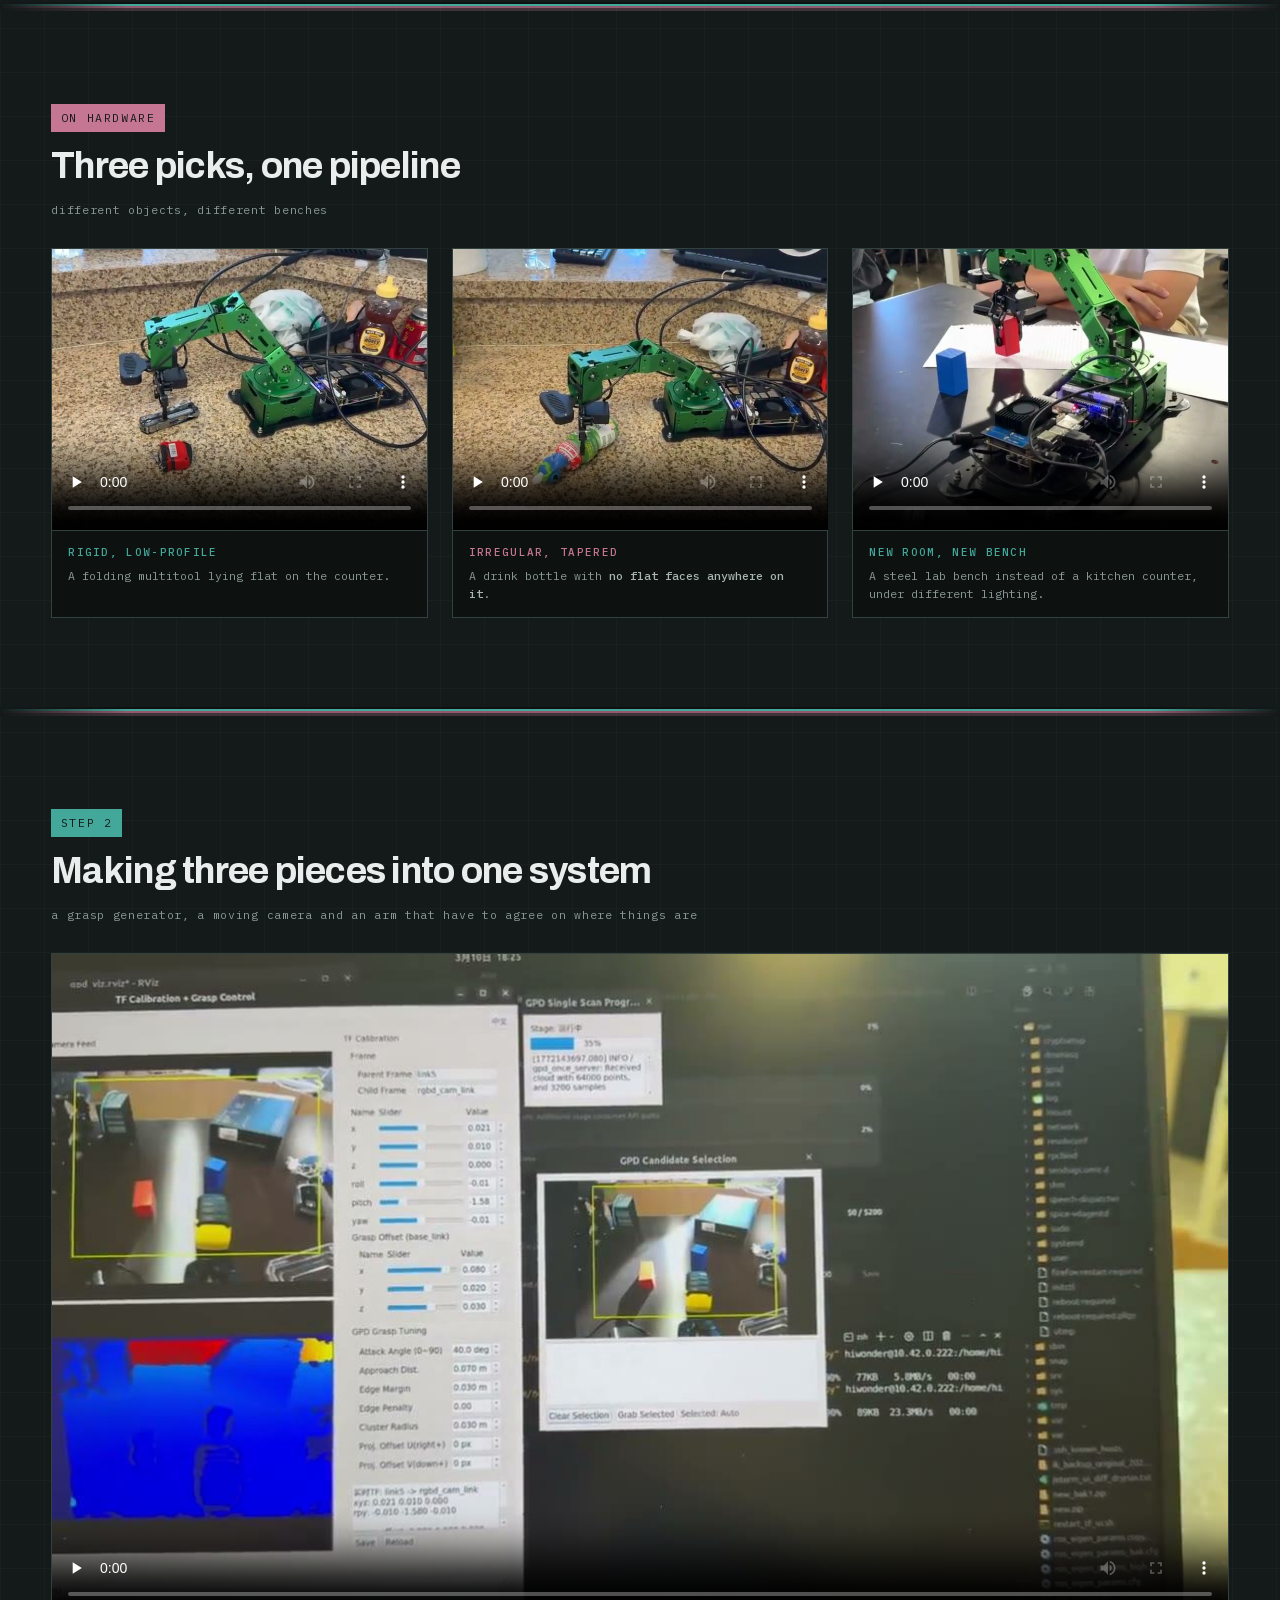
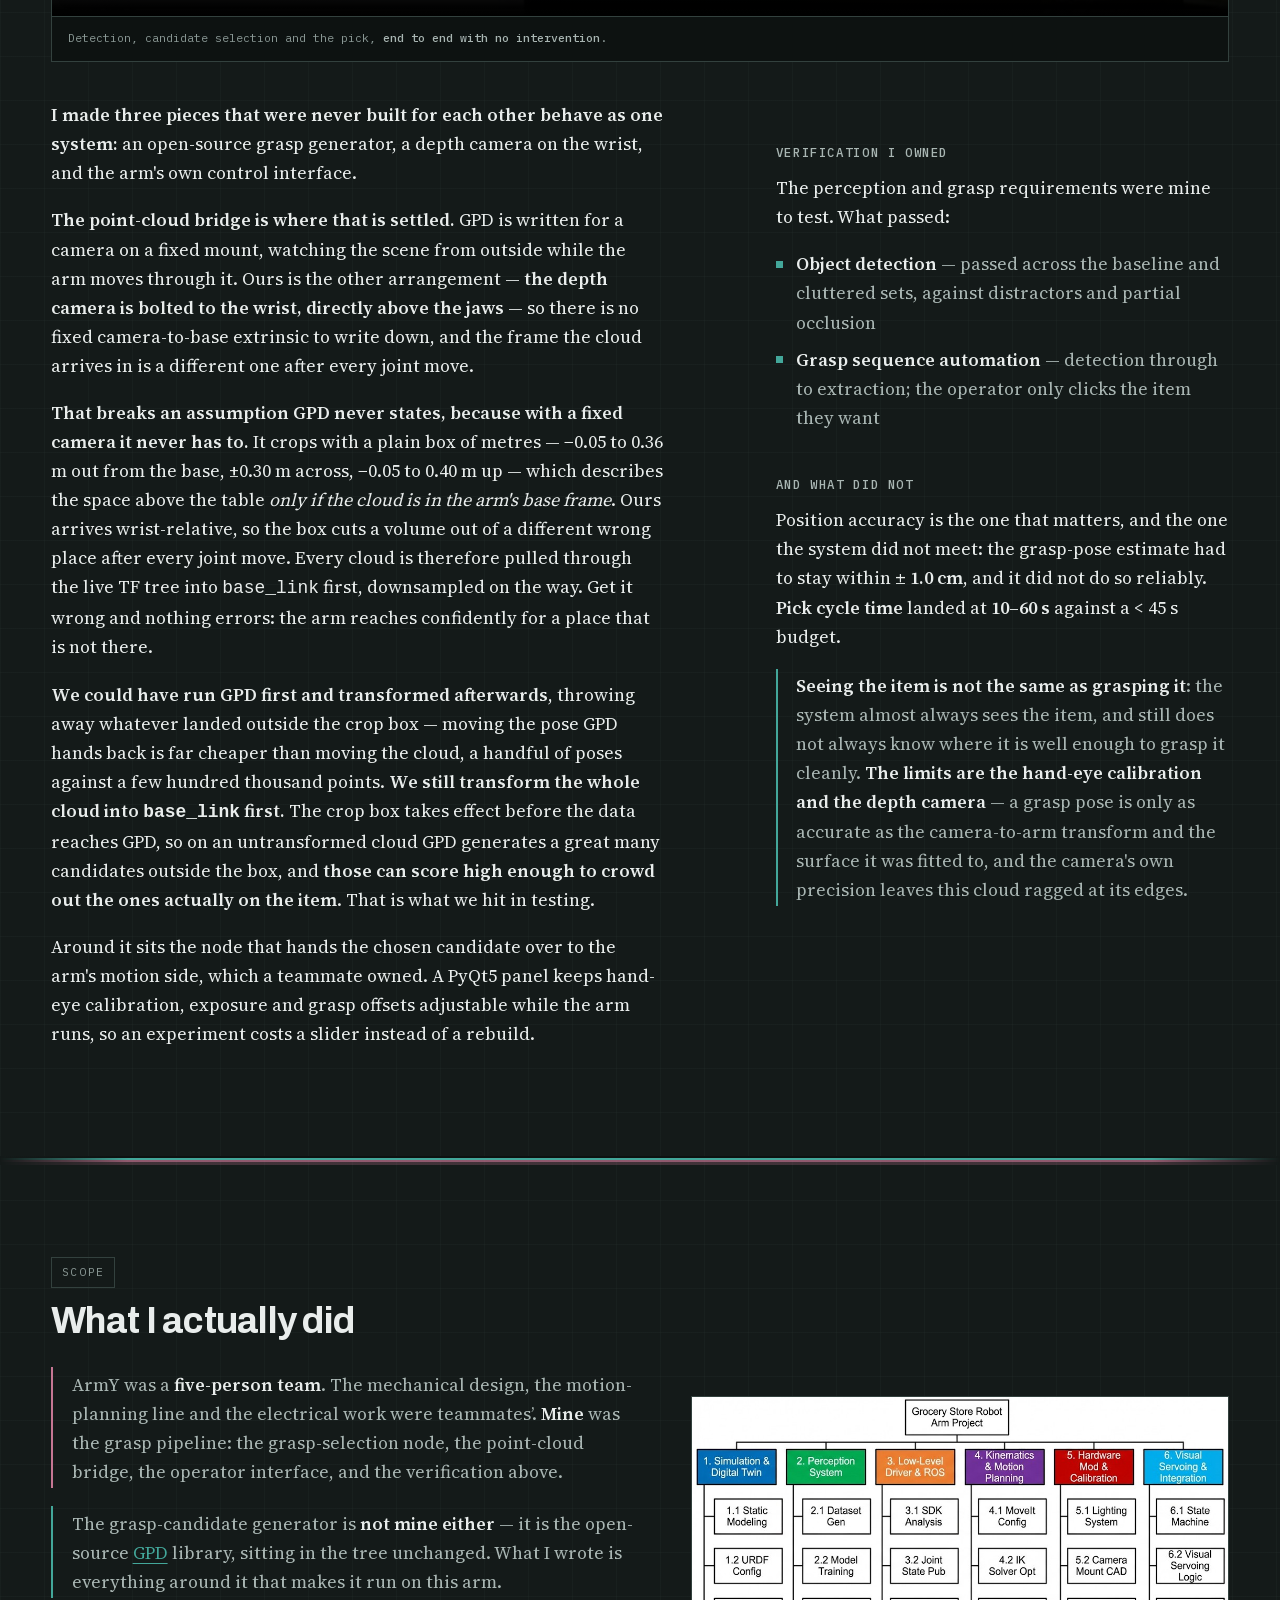
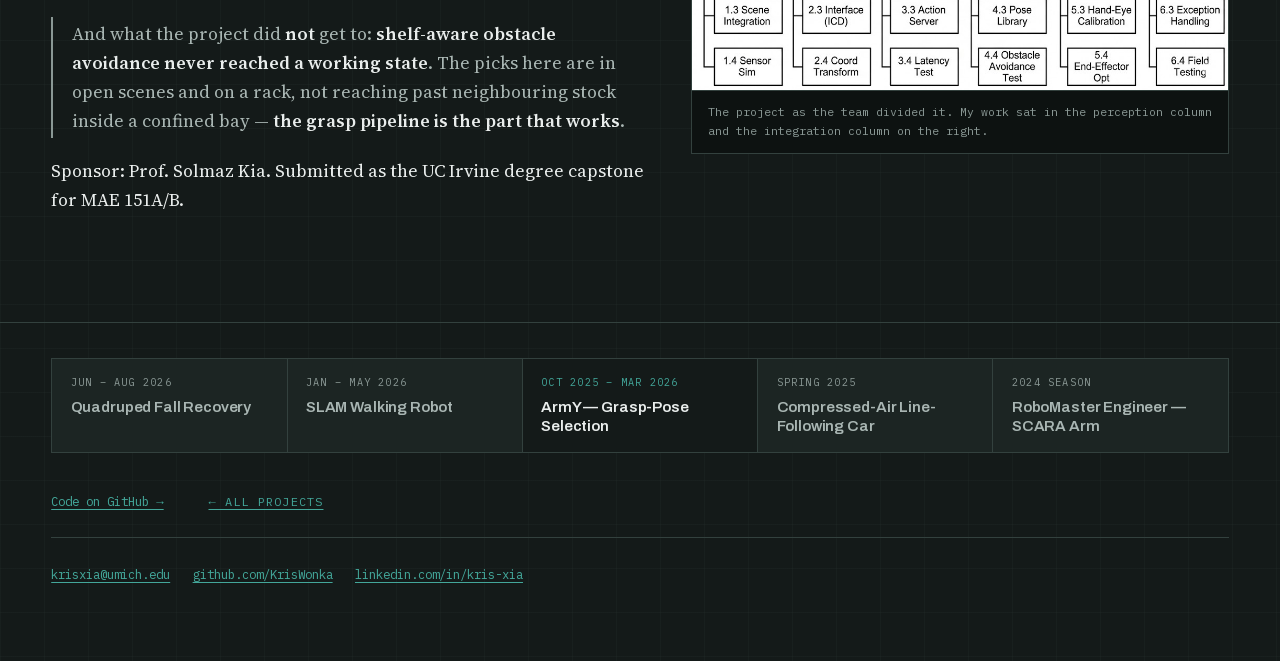
==== commit 352b8439: "ArmY: drop detection/accuracy figures; name hand-eye calibration and depth camera as the limits; spo" ====
--- a/army.html
+++ b/army.html
@@ -4,21 +4,21 @@
 <meta charset="utf-8">
 <meta name="viewport" content="width=device-width, initial-scale=1">
 <title>ArmY — Grasp-Pose Selection on a 6-DOF Arm — Tian (Kris) Xia</title>
-<meta name="description" content="Perception and grasp-pose selection on a 6-DOF arm: one usable grasp out of a hundred candidates, and why 15/15 detection is not 15/15 grasping.">
+<meta name="description" content="Perception and grasp-pose selection on a 6-DOF arm: one usable grasp out of a hundred candidates, and why seeing the target is not the same as grasping it.">
 <link rel="canonical" href="https://krisxia.com/army.html">
 <link rel="icon" href="favicon.ico" sizes="16x16 32x32 48x48">
 <meta name="theme-color" content="#141a19">
 <meta property="og:type" content="article">
 <meta property="og:site_name" content="Tian (Kris) Xia">
 <meta property="og:title" content="ArmY — Grasp-Pose Selection on a 6-DOF Arm — Tian (Kris) Xia">
-<meta property="og:description" content="Perception and grasp-pose selection on a 6-DOF arm: one usable grasp out of a hundred candidates, and why 15/15 detection is not 15/15 grasping.">
+<meta property="og:description" content="Perception and grasp-pose selection on a 6-DOF arm: one usable grasp out of a hundred candidates, and why seeing the target is not the same as grasping it.">
 <meta property="og:url" content="https://krisxia.com/army.html">
 <meta property="og:image" content="https://krisxia.com/assets/og/army.jpg?v=1788221884">
 <meta property="og:image:width" content="1200">
 <meta property="og:image:height" content="630">
 <meta name="twitter:card" content="summary_large_image">
 <meta name="twitter:title" content="ArmY — Grasp-Pose Selection on a 6-DOF Arm — Tian (Kris) Xia">
-<meta name="twitter:description" content="Perception and grasp-pose selection on a 6-DOF arm: one usable grasp out of a hundred candidates, and why 15/15 detection is not 15/15 grasping.">
+<meta name="twitter:description" content="Perception and grasp-pose selection on a 6-DOF arm: one usable grasp out of a hundred candidates, and why seeing the target is not the same as grasping it.">
 <meta name="twitter:image" content="https://krisxia.com/assets/og/army.jpg?v=1788221884">
 <link rel="preload" href="assets/fonts/archivo-600-800-latin.woff2?v=1788221884" as="font" type="font/woff2" crossorigin>
 <link rel="preload" href="assets/fonts/source-serif-4-400-600-latin.woff2?v=1788221884" as="font" type="font/woff2" crossorigin>
@@ -57,8 +57,7 @@
     </div>
 
     <dl class="specs">
-      <div><dt>Target detection</dt><dd>15/15</dd></div>
-      <div><dt>Grasp pose within ±1 cm</dt><dd>7/10</dd></div>
+      <div><dt>Grasp-pose accuracy</dt><dd>Not met<small>±1 cm requirement</small></dd></div>
       <div><dt>Pick cycle time</dt><dd>10–60 s</dd></div>
     </dl>
   </div>
@@ -209,21 +208,22 @@
         <h3>Verification I owned</h3>
         <p>The perception and grasp requirements were mine to test. What passed:</p>
         <ul class="plain">
-          <li><b>Object detection</b> — <b>15/15</b> across the baseline and cluttered sets, against distractors and partial occlusion</li>
+          <li><b>Object detection</b> — passed across the baseline and cluttered sets, against distractors and partial occlusion</li>
           <li><b>Grasp sequence automation</b> — detection through to extraction; the operator only clicks the item they want</li>
         </ul>
         <h3>And what did not</h3>
         <p>
-          Position accuracy is the one that matters, and the one that failed: the estimate had to
-          stay within <strong>± 1.0 cm</strong> for 95% of samples, and did so for
-          <strong>7 of 10</strong>. <b>Pick cycle time</b> landed at <strong>10–60 s</strong>
+          Position accuracy is the one that matters, and the one the system did not meet: the
+          grasp-pose estimate had to stay within <strong>± 1.0 cm</strong>, and it did not do so
+          reliably. <b>Pick cycle time</b> landed at <strong>10–60 s</strong>
           against a &lt; 45 s budget.
         </p>
         <p class="scope" style="border-color:var(--inflation)">
-          <b>15/15 detection is not 15/15 grasping</b>: the system almost always sees the item, and
-          still does not always know where it is well enough to grasp it cleanly. <b>The limit is the
-          depth camera</b> — a grasp pose is only as accurate as the surface it was fitted to, and the
-          camera's own precision leaves this cloud ragged at its edges.
+          <b>Seeing the item is not the same as grasping it</b>: the system almost always sees the item, and
+          still does not always know where it is well enough to grasp it cleanly. <b>The limits are the
+          hand-eye calibration and the depth camera</b> — a grasp pose is only as accurate as the
+          camera-to-arm transform and the surface it was fitted to, and the camera's own precision
+          leaves this cloud ragged at its edges.
         </p>
       </div>
     </div>
@@ -257,7 +257,7 @@
           neighbouring stock inside a confined bay — <b>the grasp pipeline is the part that works</b>.
         </p>
         <p>
-          Sponsor: Prof. Solmaz Kia. Advisors: Prof. Mark Walter and Prof. David Copp.
+          Sponsor: Prof. Solmaz Kia.
           Submitted as the UC Irvine degree capstone for MAE 151A/B.
         </p>
       </div>
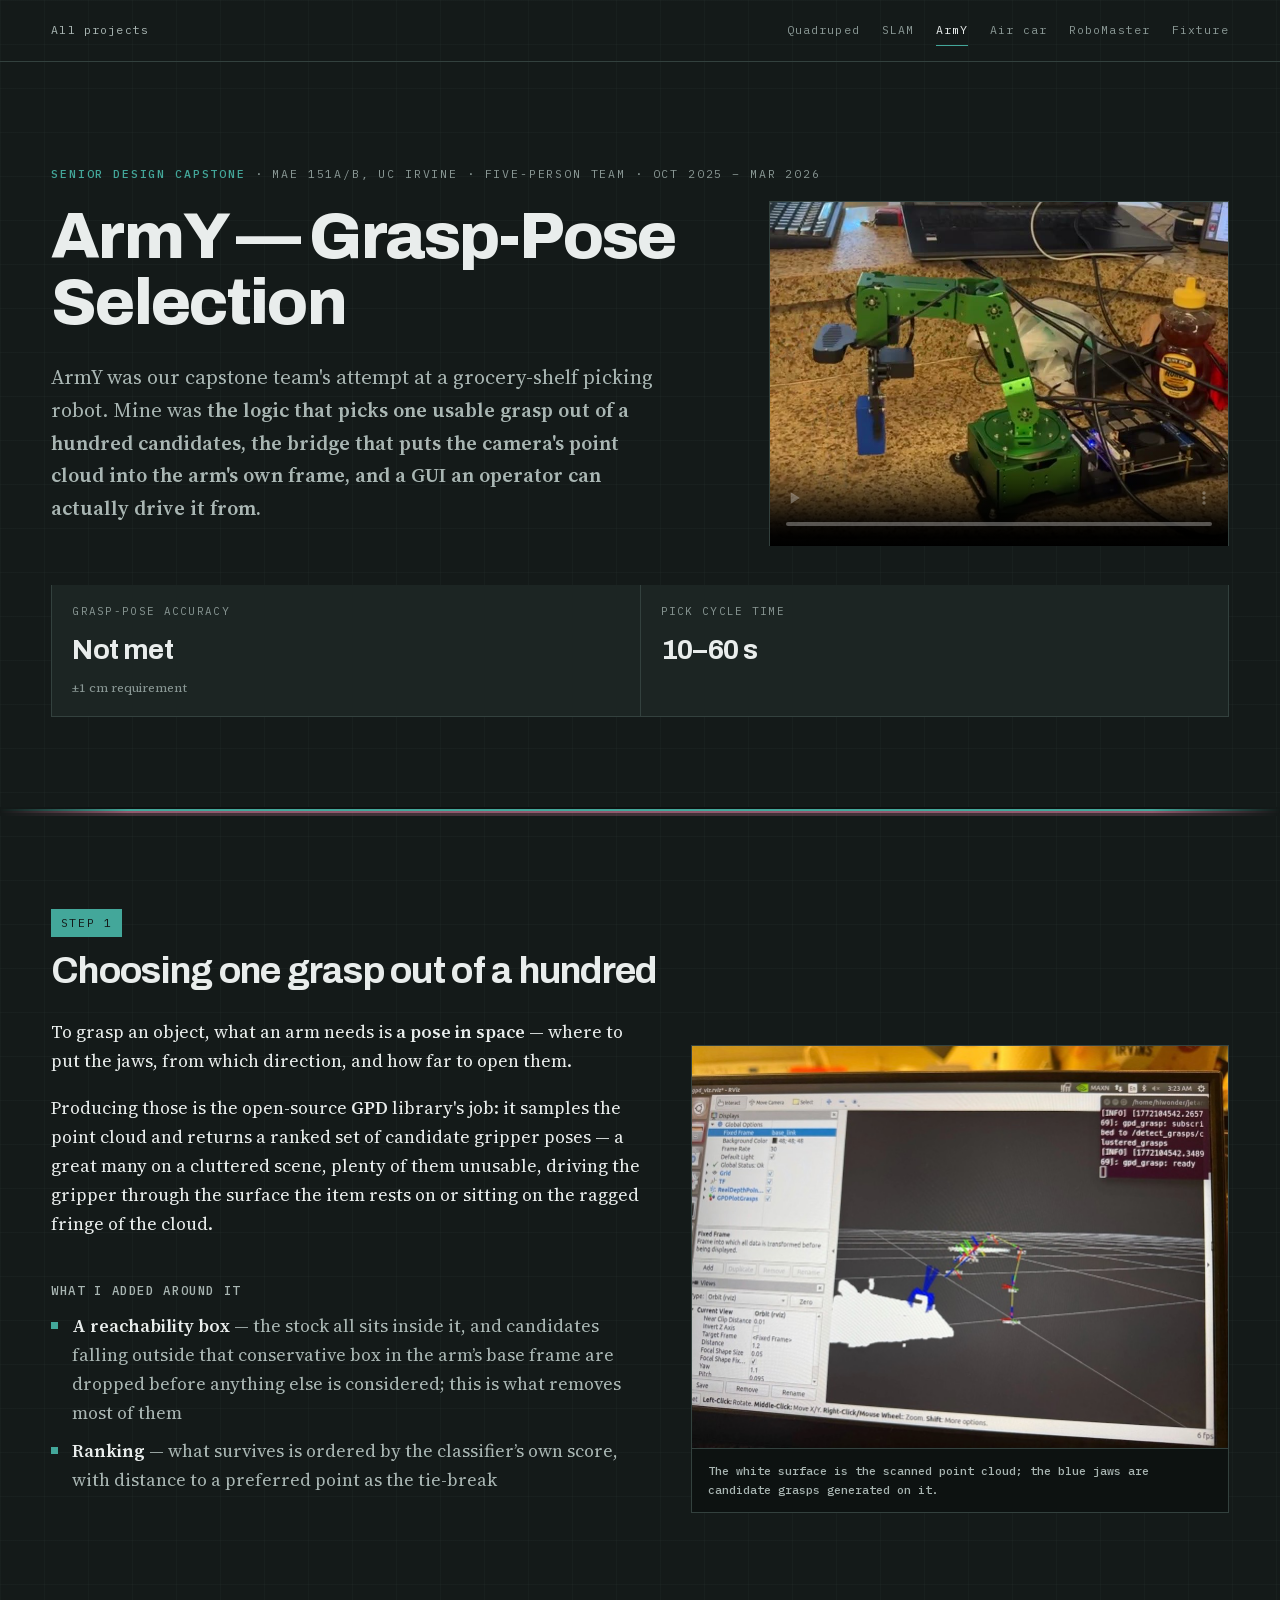
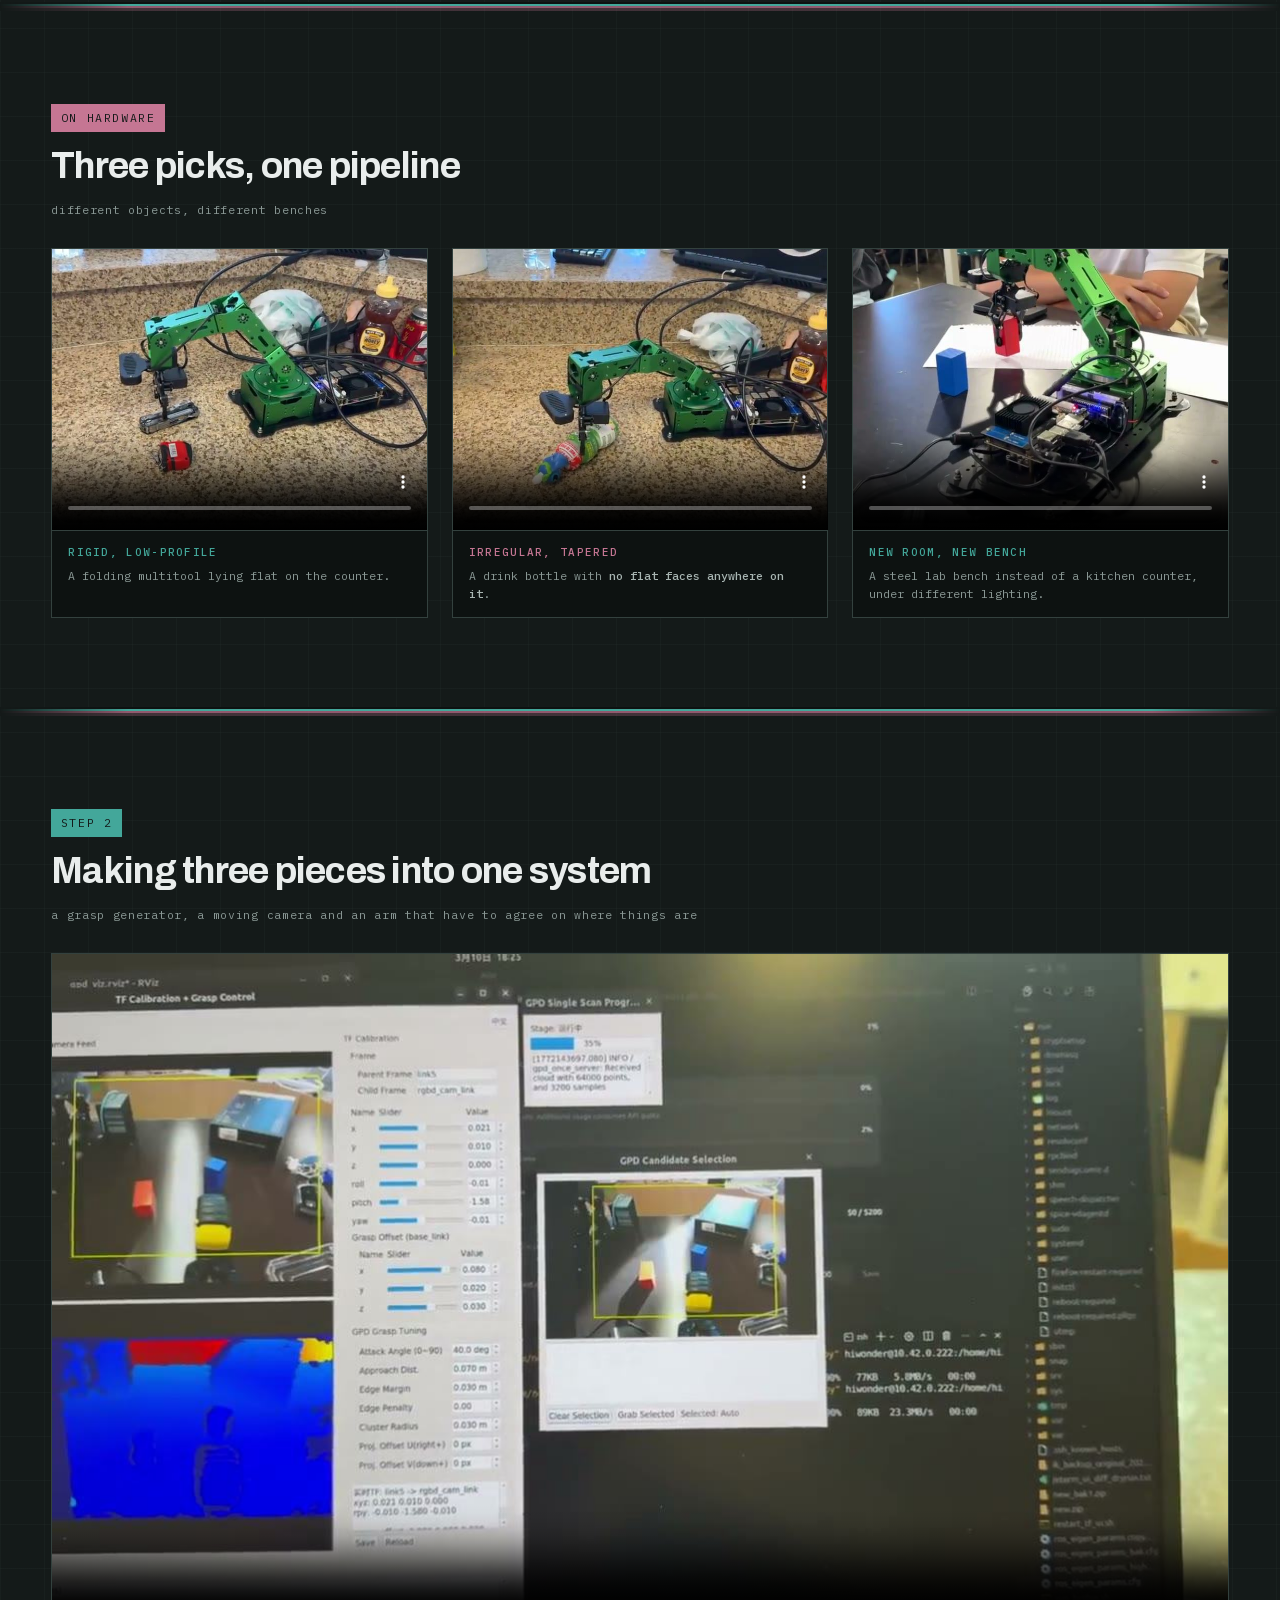
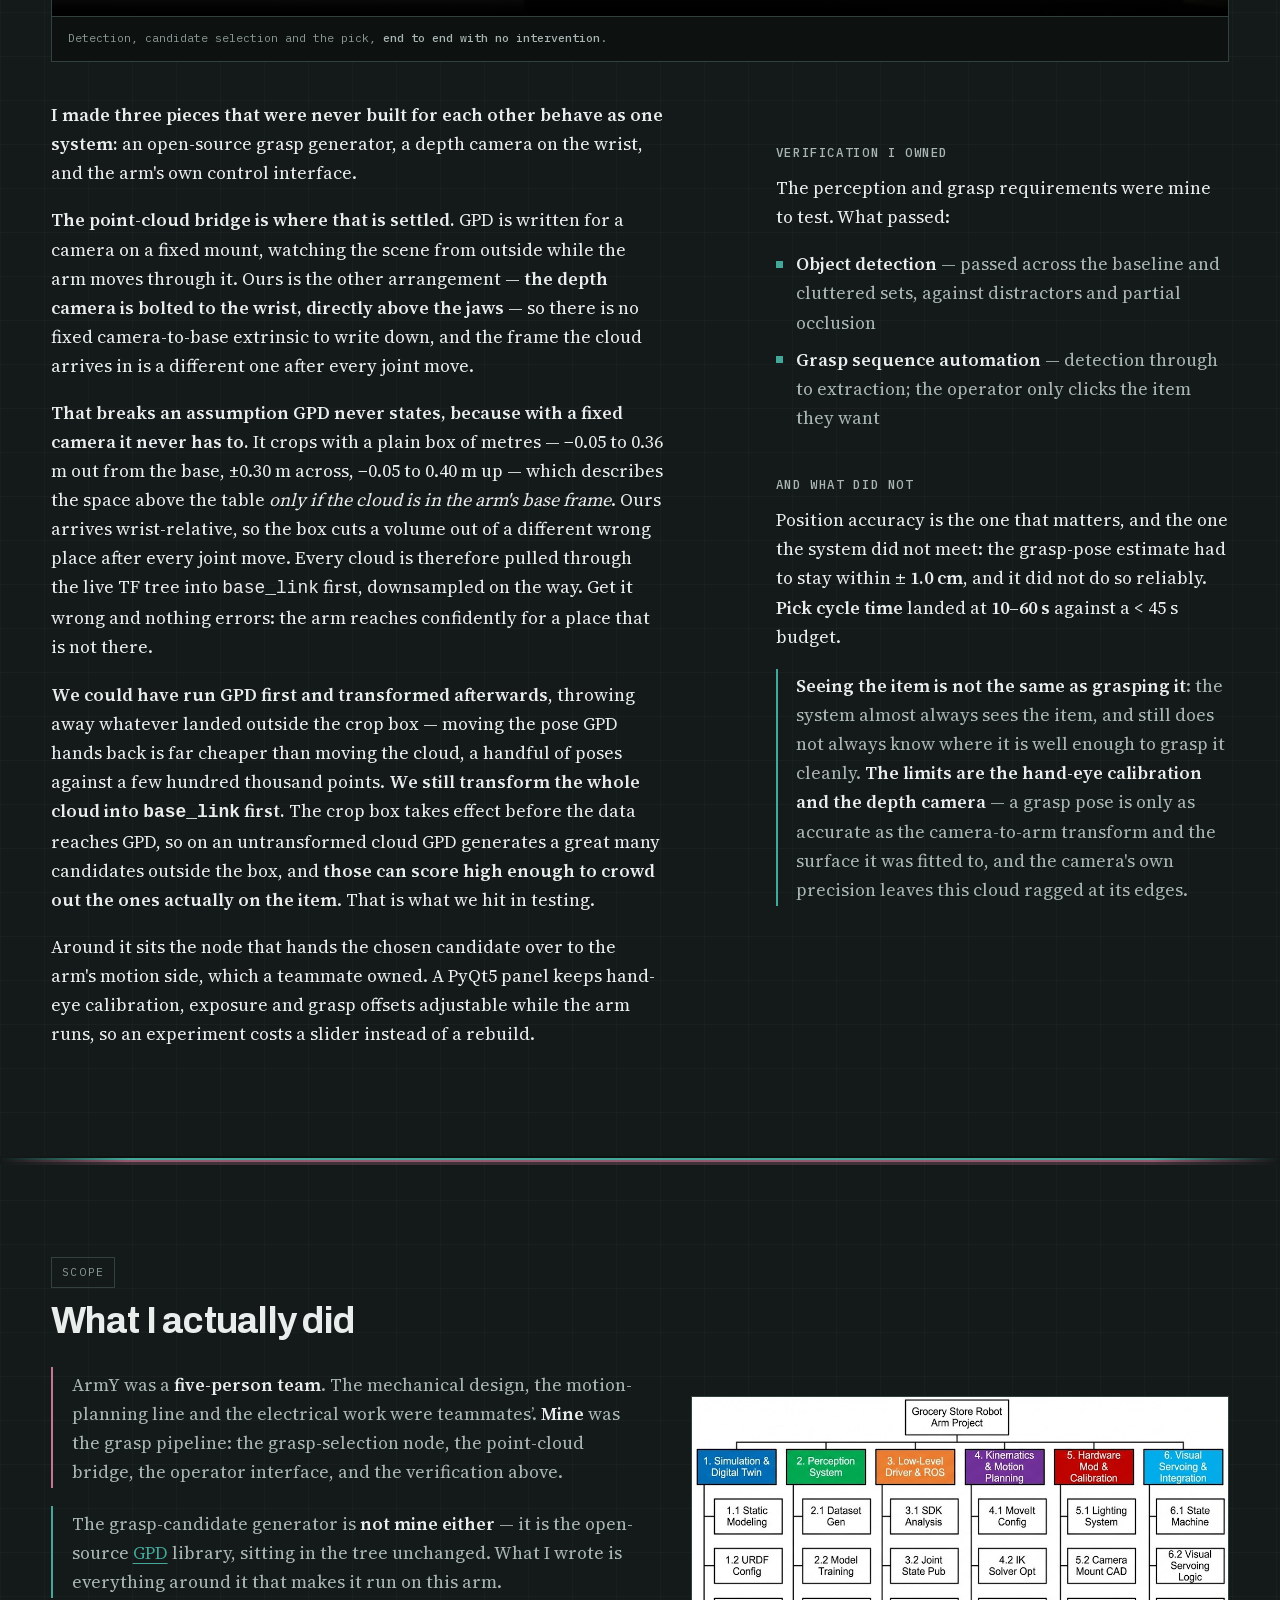
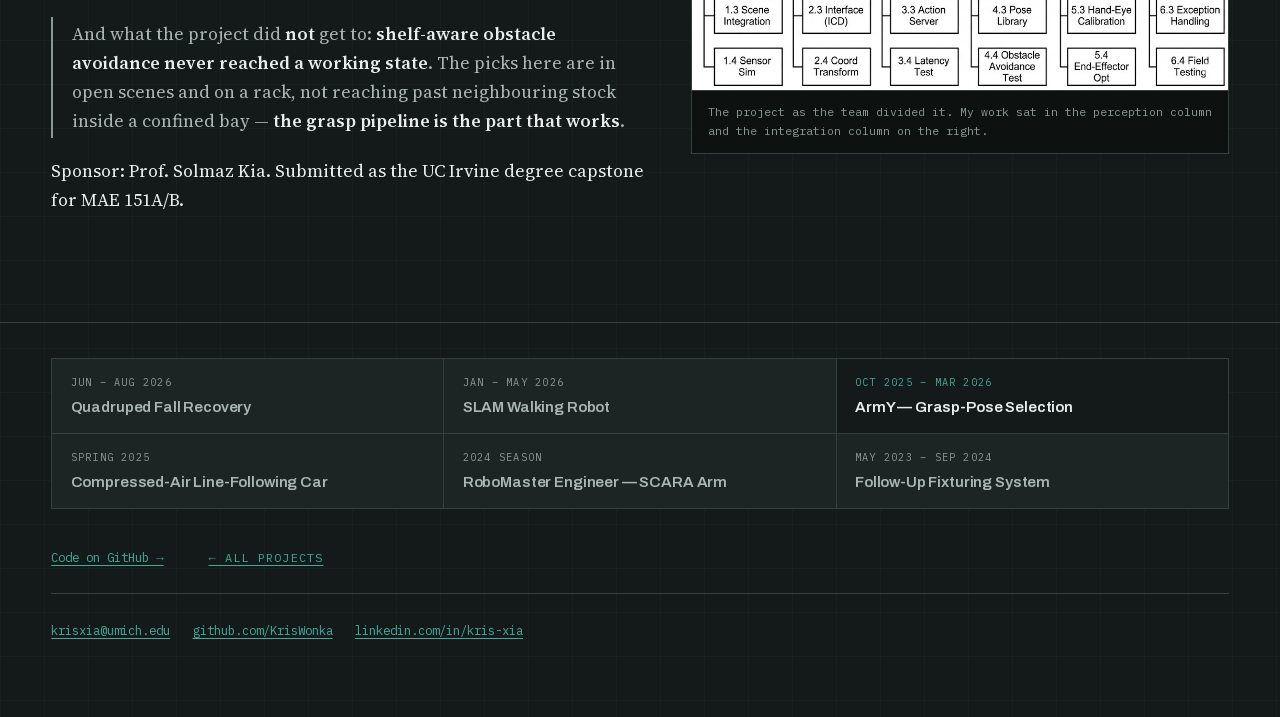
==== commit 7812bc47: "Add the follow-up fixturing project page New page fixture.html: the symmetric twin-cylinder feed (wi" ====
--- a/army.html
+++ b/army.html
@@ -22,7 +22,7 @@
 <meta name="twitter:image" content="https://krisxia.com/assets/og/army.jpg?v=1788221884">
 <link rel="preload" href="assets/fonts/archivo-600-800-latin.woff2?v=1788221884" as="font" type="font/woff2" crossorigin>
 <link rel="preload" href="assets/fonts/source-serif-4-400-600-latin.woff2?v=1788221884" as="font" type="font/woff2" crossorigin>
-<link rel="stylesheet" href="style.css?v=1788221884">
+<link rel="stylesheet" href="style.css?v=1788221890">
 </head>
 <body>
 <a class="skip" href="#main">Skip to content</a>
@@ -33,6 +33,7 @@
   <a href="army.html" aria-current="page">ArmY</a>
   <a href="linefollower.html">Air car</a>
   <a href="robomaster.html">RoboMaster</a>
+  <a href="fixture.html">Fixture</a>
 </div></nav>
 
 <header class="hero">
@@ -284,6 +285,7 @@
         <span class="here" aria-current="page"><span class="fn-when">Oct 2025 – Mar 2026</span><span class="fn-title">ArmY — Grasp-Pose Selection</span></span>
         <a href="linefollower.html"><span class="fn-when">Spring 2025</span><span class="fn-title">Compressed-Air Line-Following Car</span></a>
         <a href="robomaster.html"><span class="fn-when">2024 season</span><span class="fn-title">RoboMaster Engineer — SCARA Arm</span></a>
+        <a href="fixture.html"><span class="fn-when">May 2023 – Sep 2024</span><span class="fn-title">Follow-Up Fixturing System</span></a>
       </nav>
       <div class="footer-end">
         <a href="https://github.com/KrisWonka/army-gpd">Code on GitHub →</a>
--- a/style.css
+++ b/style.css
@@ -673,7 +673,8 @@
    ============================================================ */
 .footnav{
   display:grid; gap:1px;
-  grid-template-columns:repeat(auto-fit, minmax(min(210px,100%), 1fr));
+  /* six projects: at most three per row, so the grid always closes in full rows (3 + 3) */
+  grid-template-columns:repeat(auto-fit, minmax(max(min(180px,100%), calc((100% - 2px) / 3 - 1px)), 1fr));
   background:var(--line); border:1px solid var(--line);
   margin-bottom:2rem;
 }
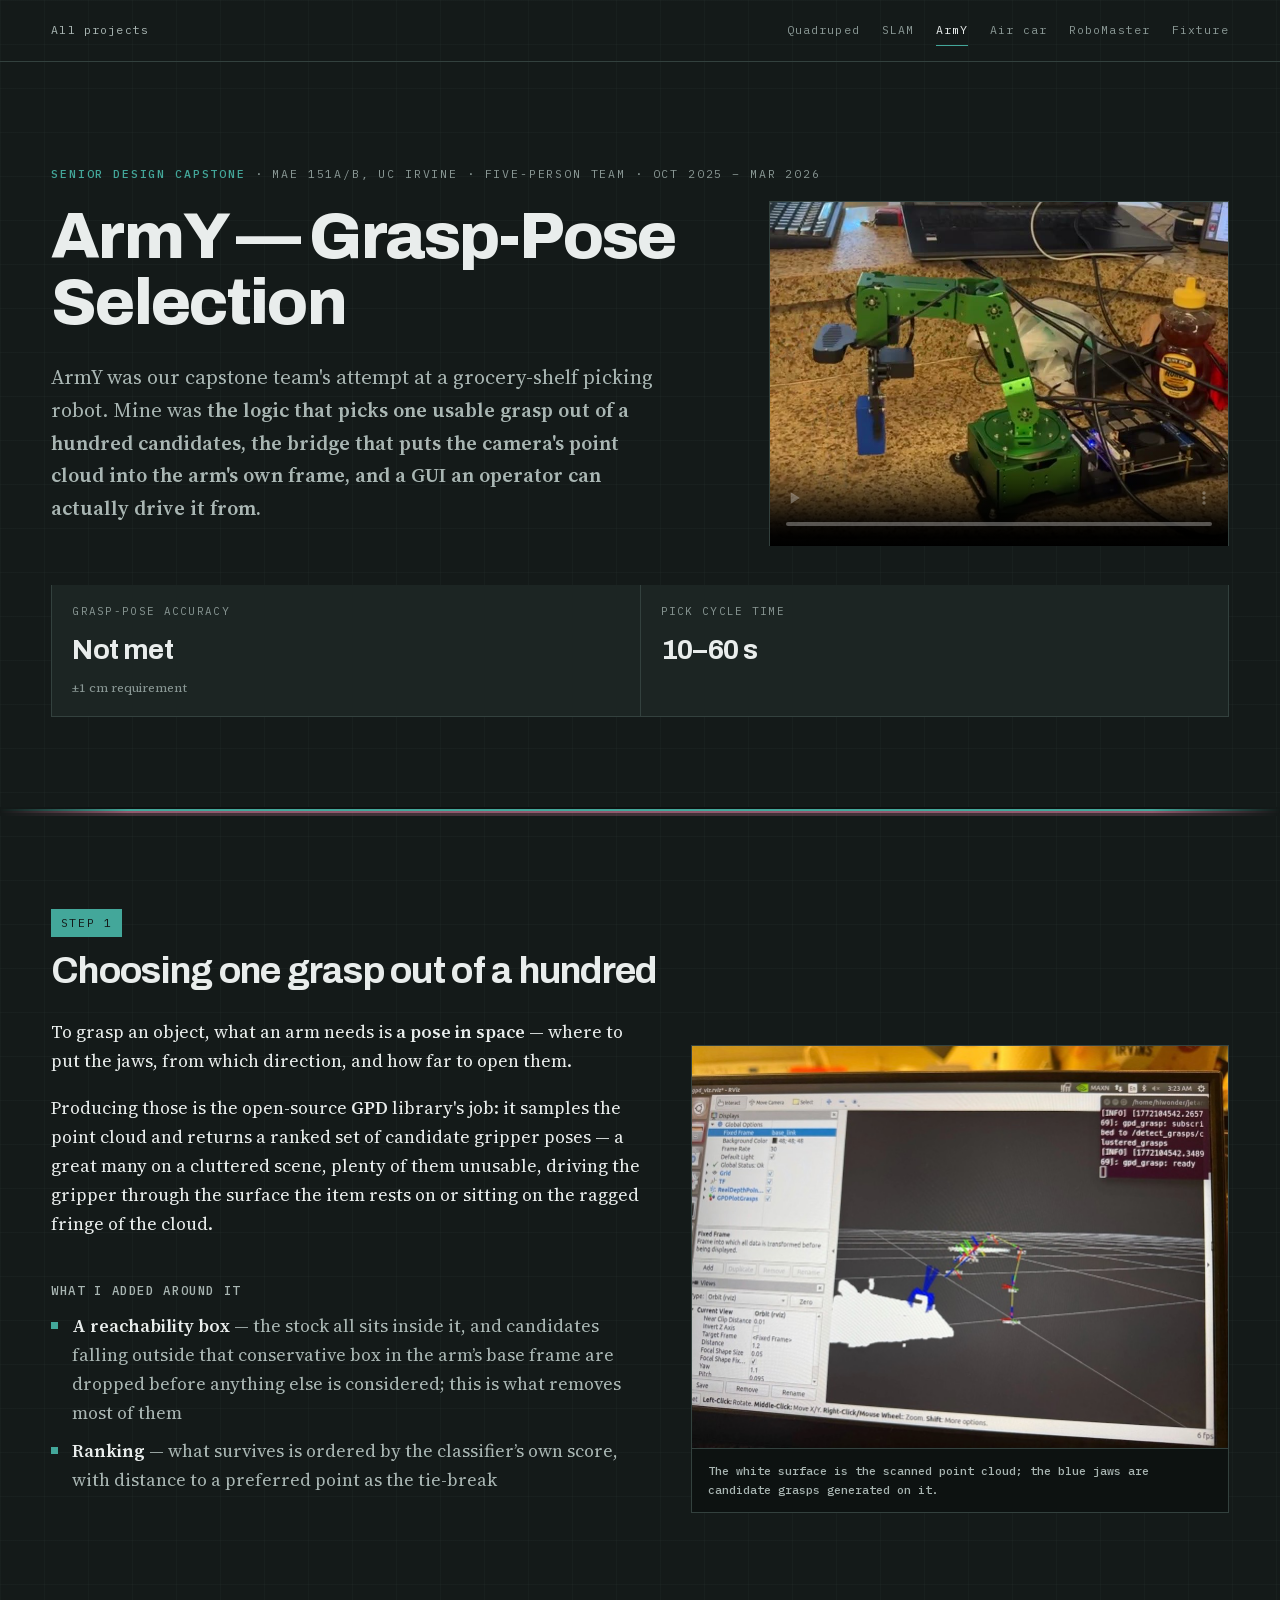
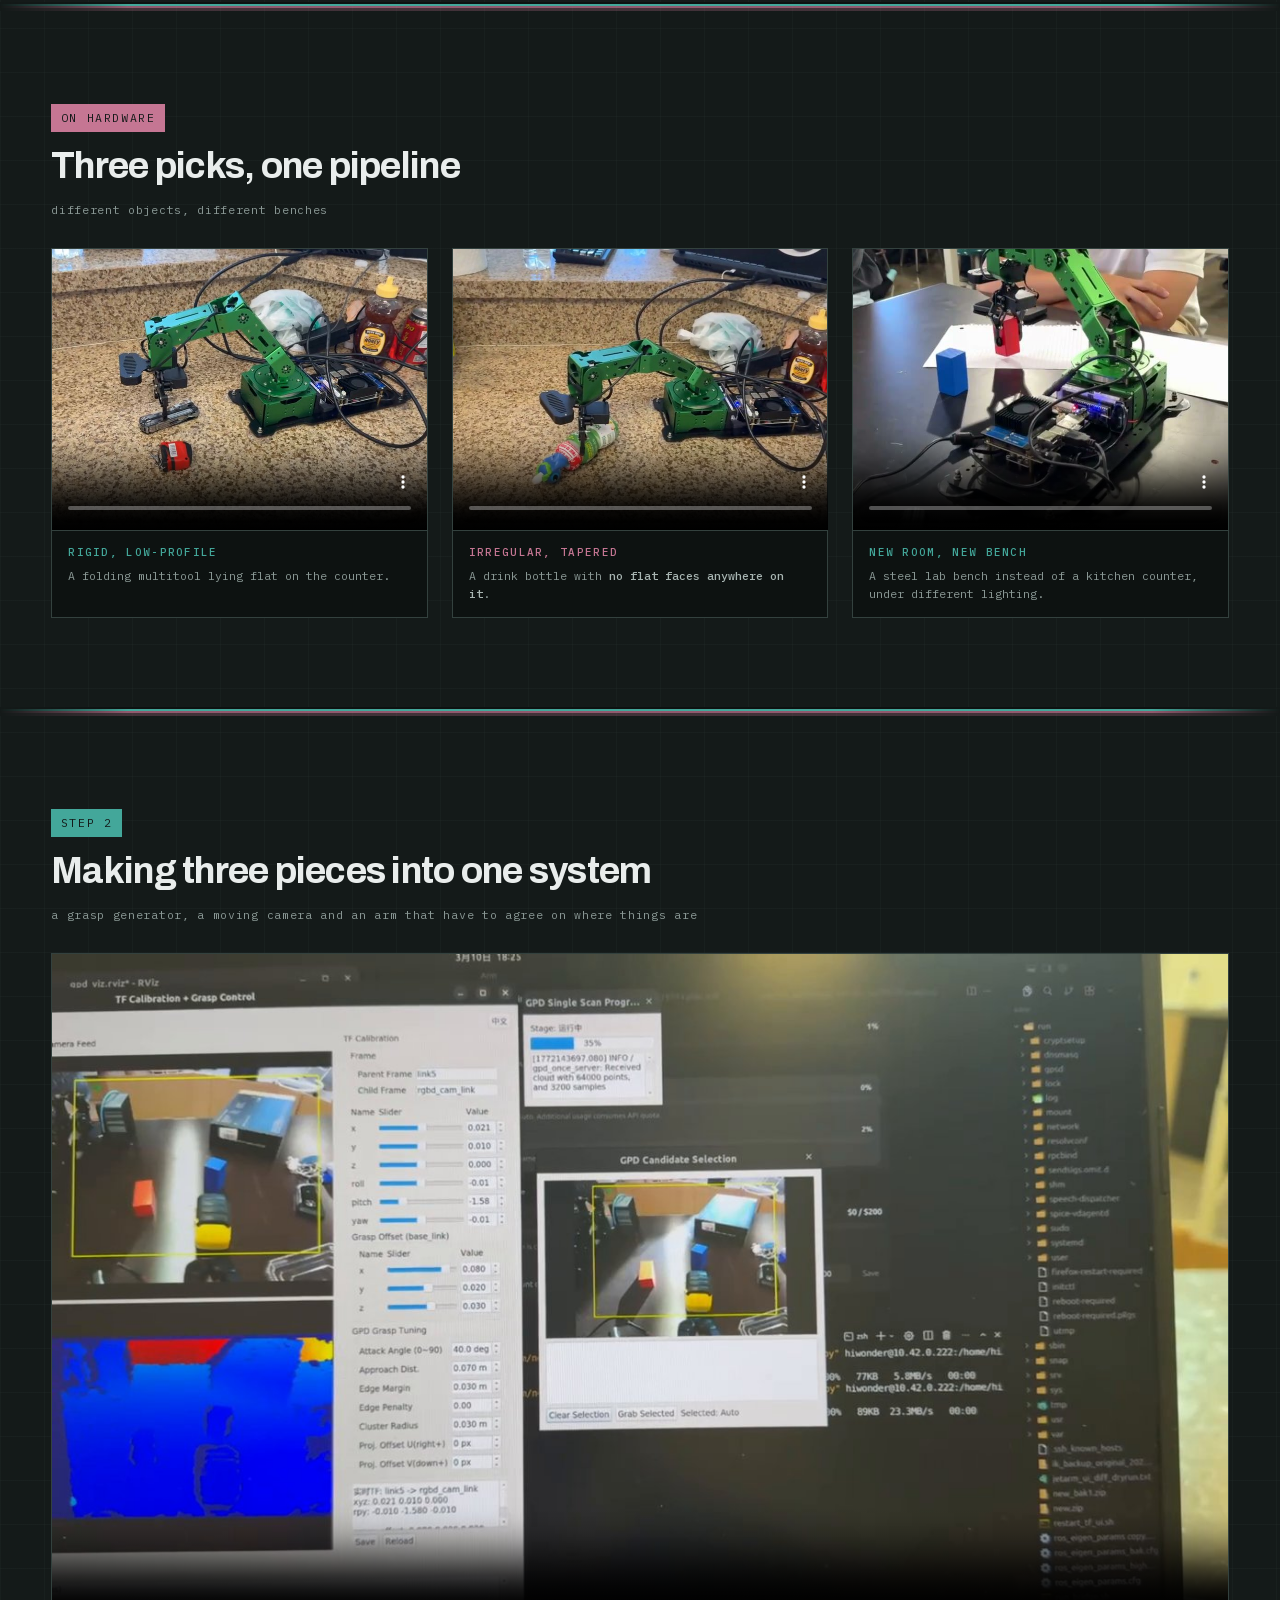
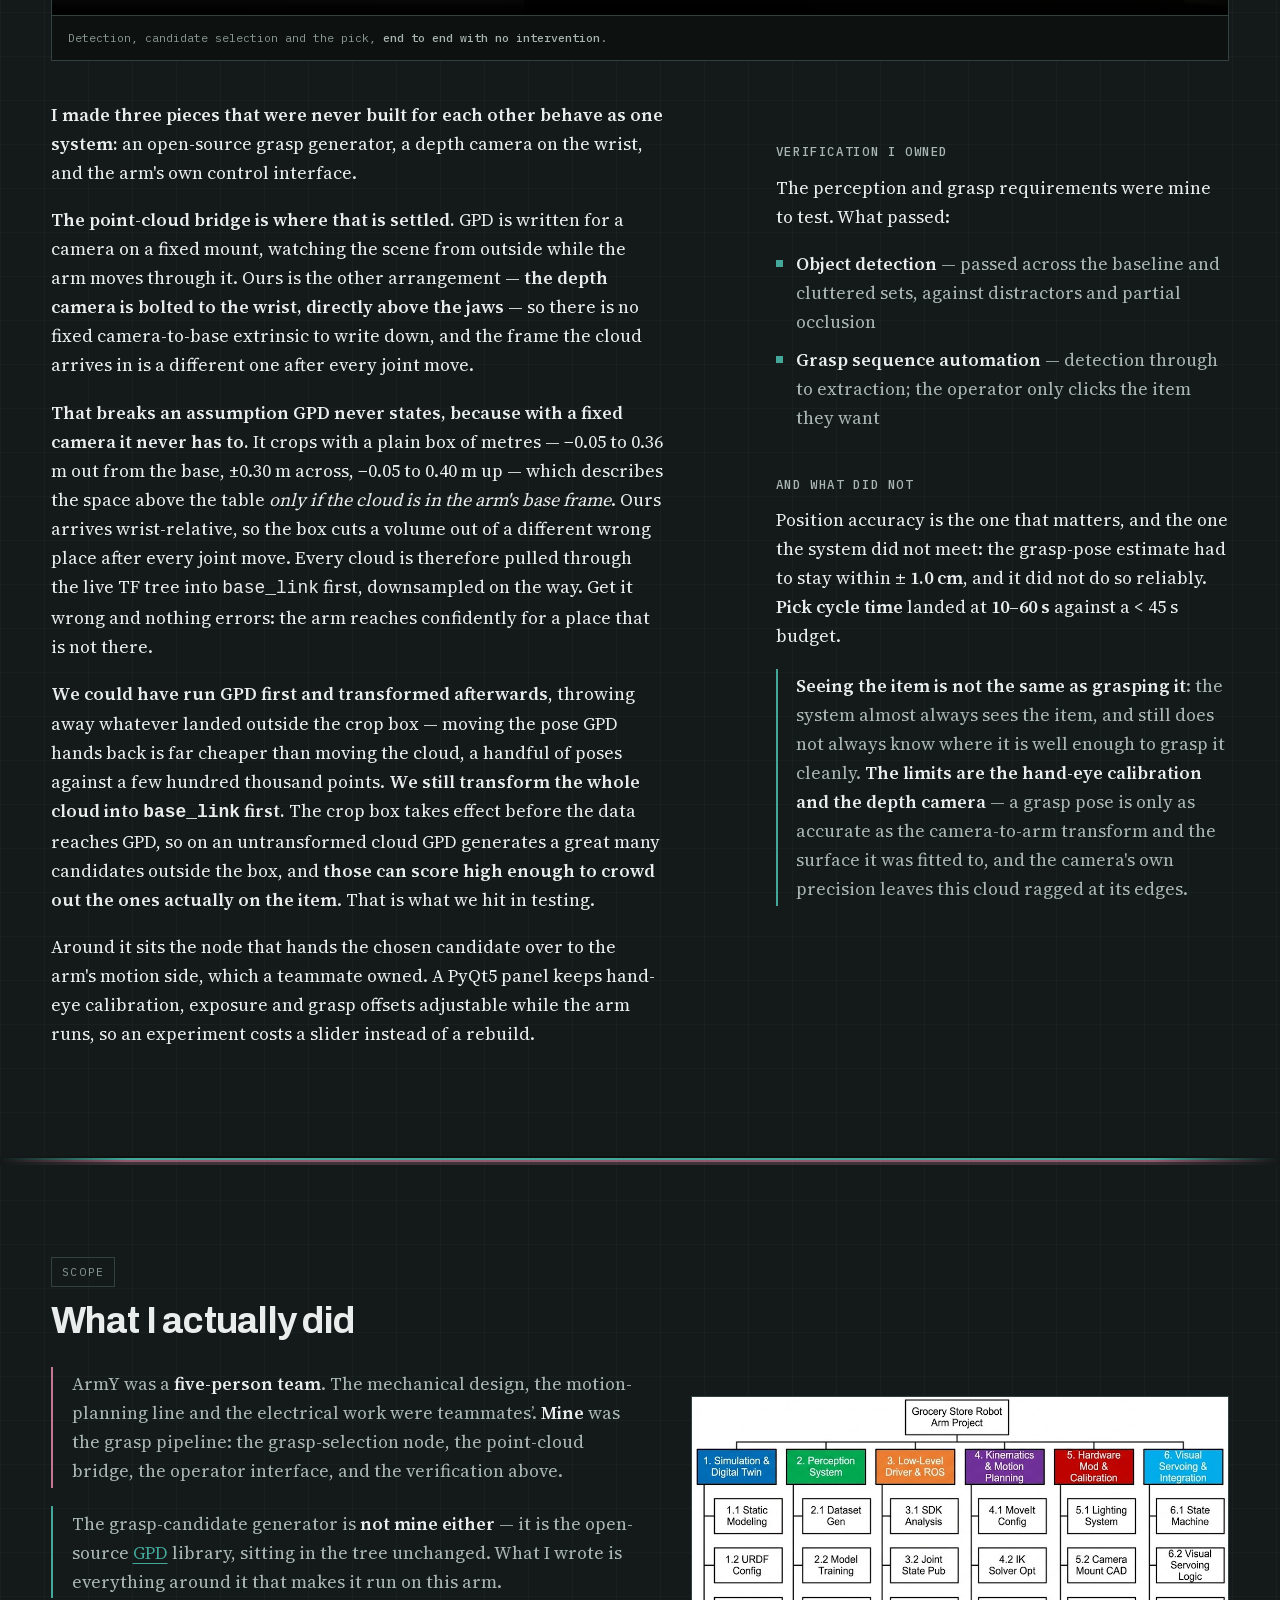
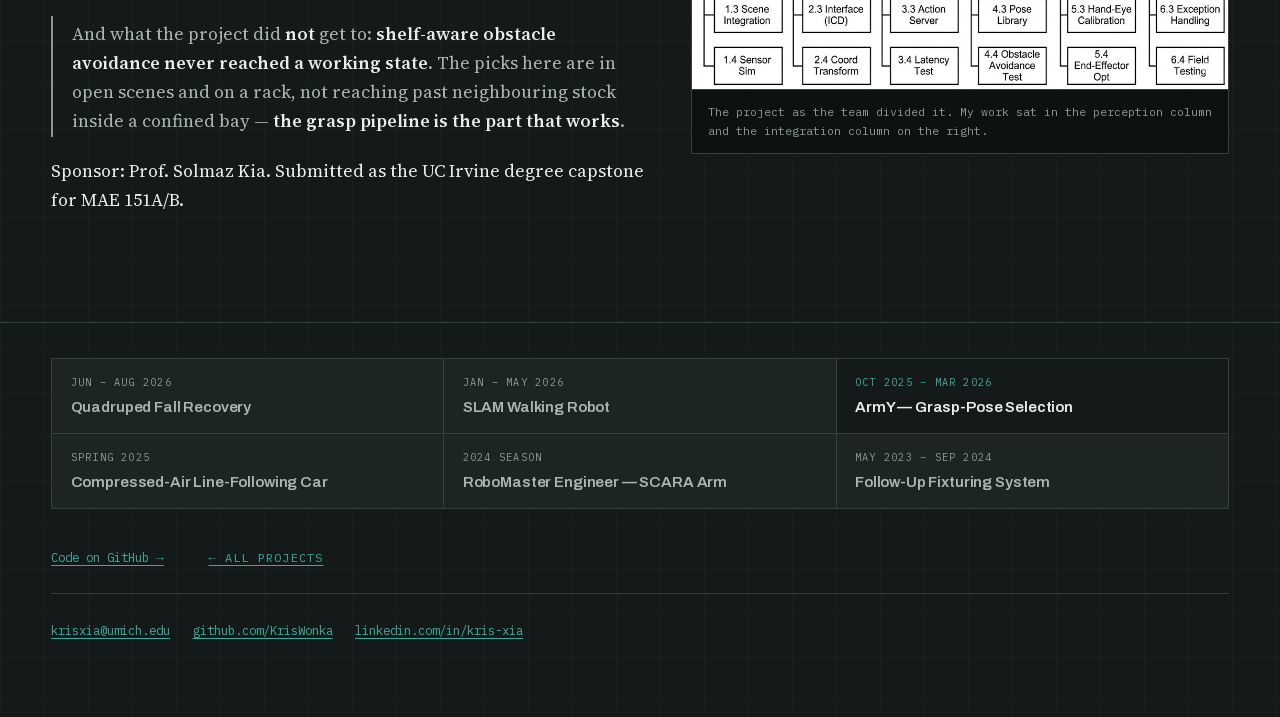
==== commit ee223e8b: "Use the sharpest original of every figure Replace 26 images and posters on five pages with same-cont" ====
--- a/army.html
+++ b/army.html
@@ -121,7 +121,7 @@
 
     <div class="gallery">
       <figure>
-        <video preload="none" src="assets/army/g_can.mp4?v=1788221884" poster="assets/army/g_can_poster.jpg?v=1788221884" playsinline controls
+        <video preload="none" src="assets/army/g_can.mp4?v=1788221884" poster="assets/army/g_can_poster.jpg?v=1788221888" playsinline controls
                aria-label="The arm descending onto a folding multitool on a granite counter, closing on it, lifting it and setting it down."></video>
         <figcaption>
           <b class="surface">Rigid, low-profile</b>
@@ -129,7 +129,7 @@
         </figcaption>
       </figure>
       <figure>
-        <video preload="none" src="assets/army/g_tube.mp4?v=1788221884" poster="assets/army/g_tube_poster.jpg?v=1788221884" playsinline controls
+        <video preload="none" src="assets/army/g_tube.mp4?v=1788221884" poster="assets/army/g_tube_poster.jpg?v=1788221888" playsinline controls
                aria-label="The arm closing on a tapered drink bottle lying on a granite counter, and moving it clear."></video>
         <figcaption>
           <b class="surface warm">Irregular, tapered</b>
@@ -159,7 +159,7 @@
     </div>
 
     <figure>
-      <video preload="none" src="assets/army/gui.mp4?v=1788221884" poster="assets/army/gui_poster.jpg?v=1788221884" width="1180" height="664" playsinline controls
+      <video preload="none" src="assets/army/gui.mp4?v=1788221884" poster="assets/army/gui_poster.jpg?v=1788221888" width="1180" height="664" playsinline controls
              aria-label="A camera recording of a laptop running the operator interface — RGB and depth streams, hand-eye calibration and grasp-tuning sliders, and the GPD candidate-selection window — followed by the arm reaching down and lifting the item off the open bench."></video>
       <figcaption>
         Detection, candidate selection and the pick, <b>end to end with no intervention</b>.
